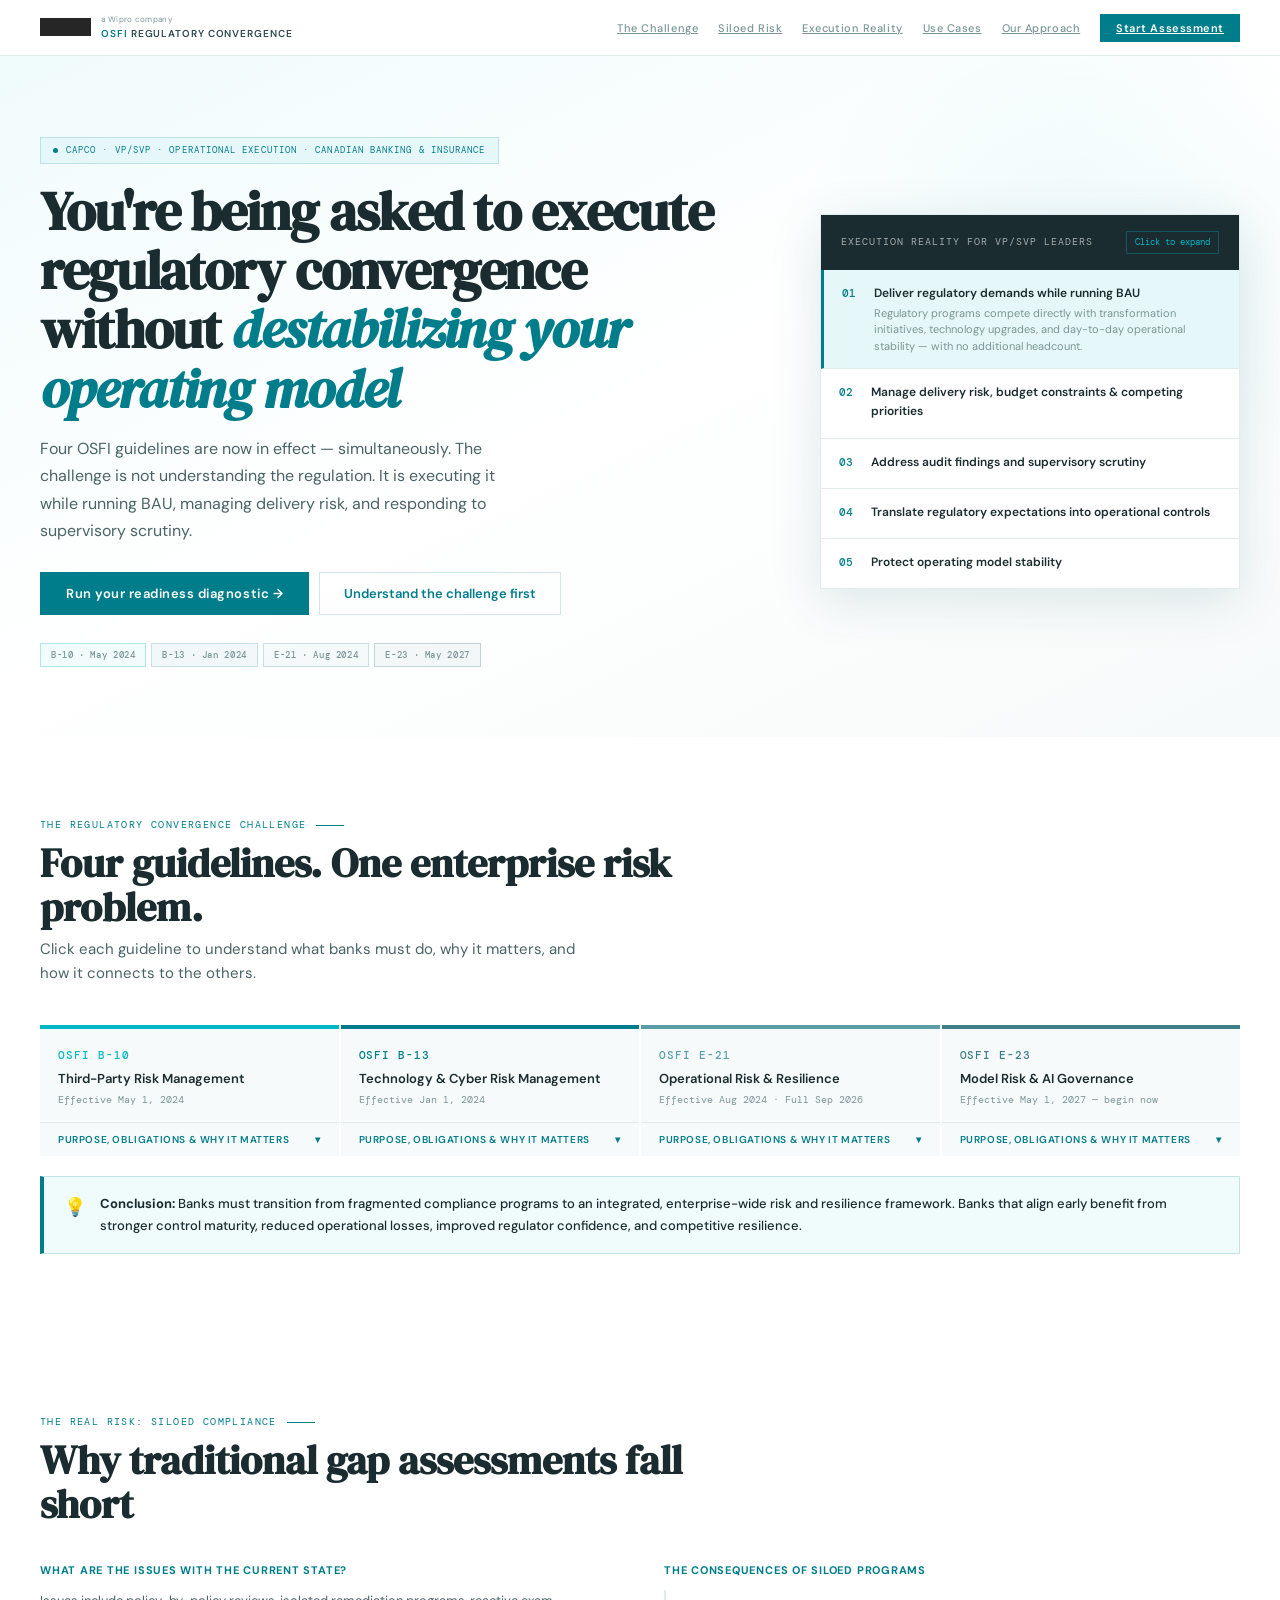
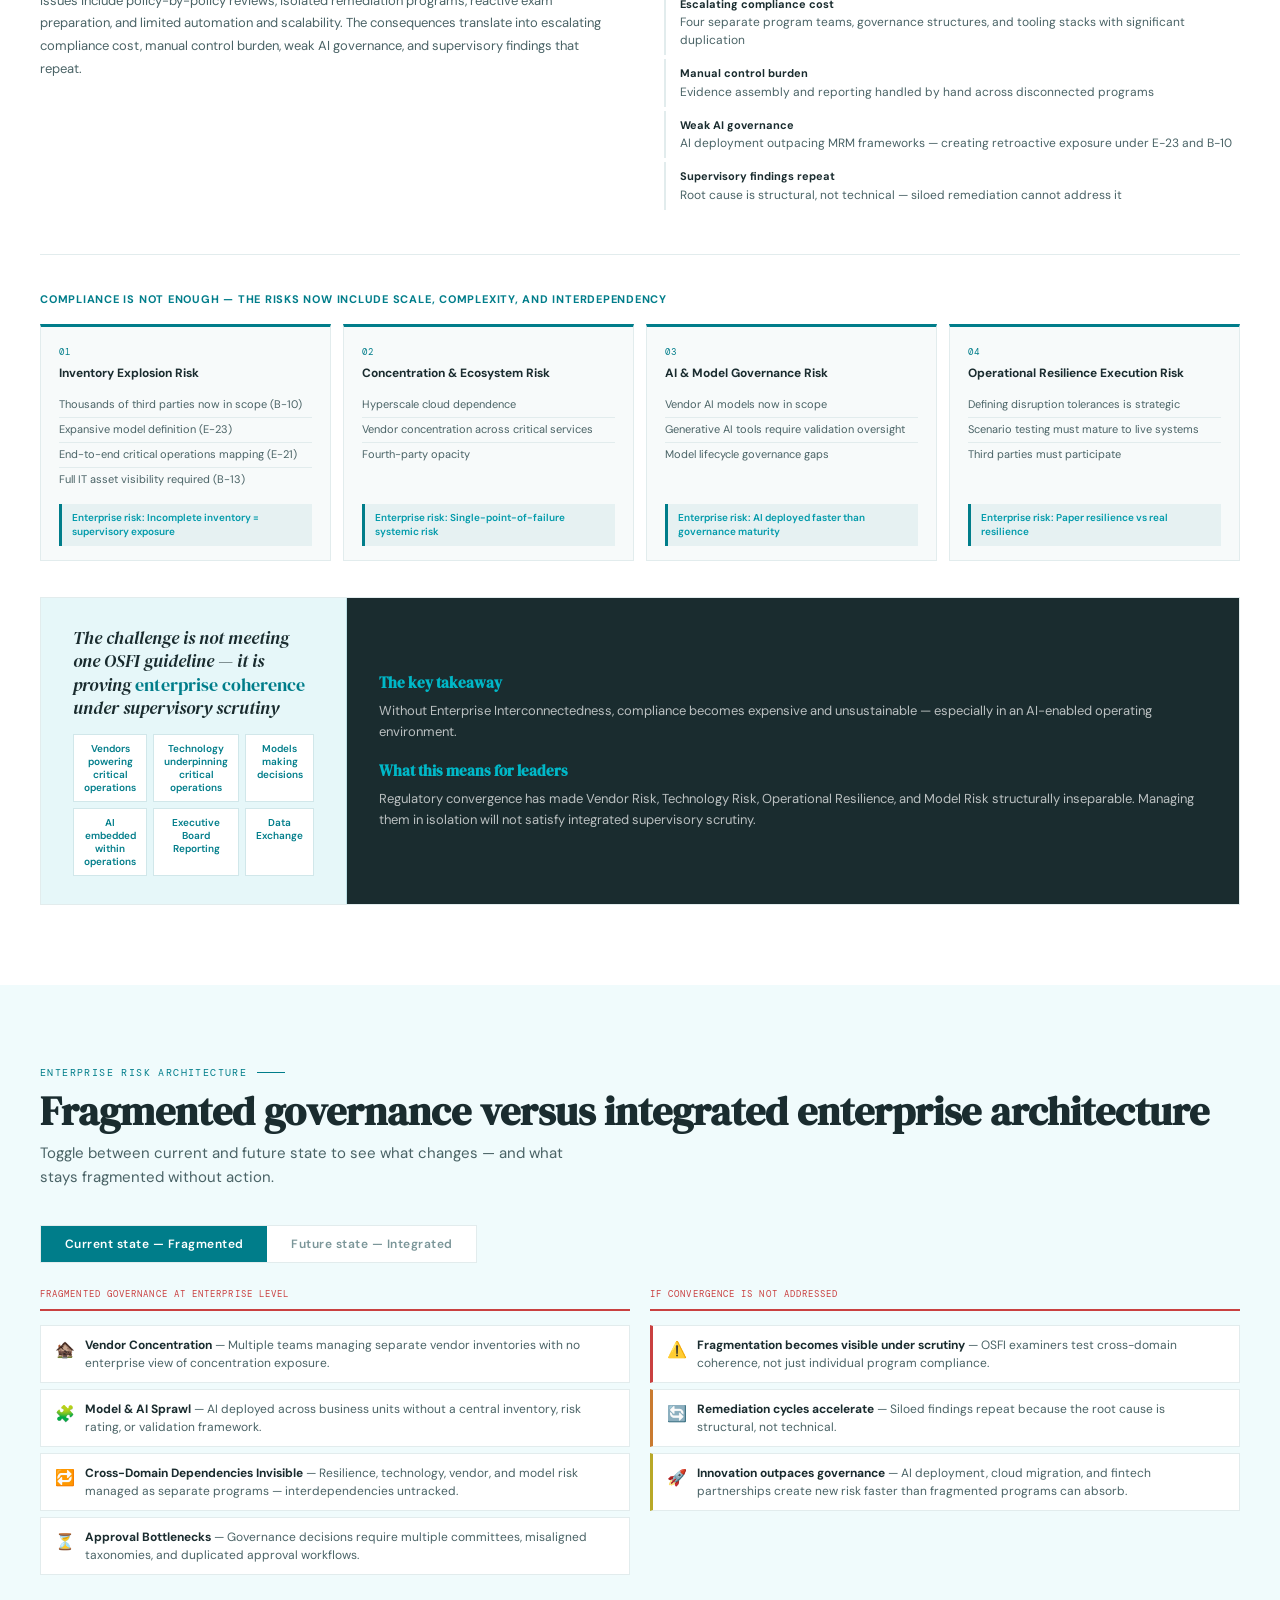
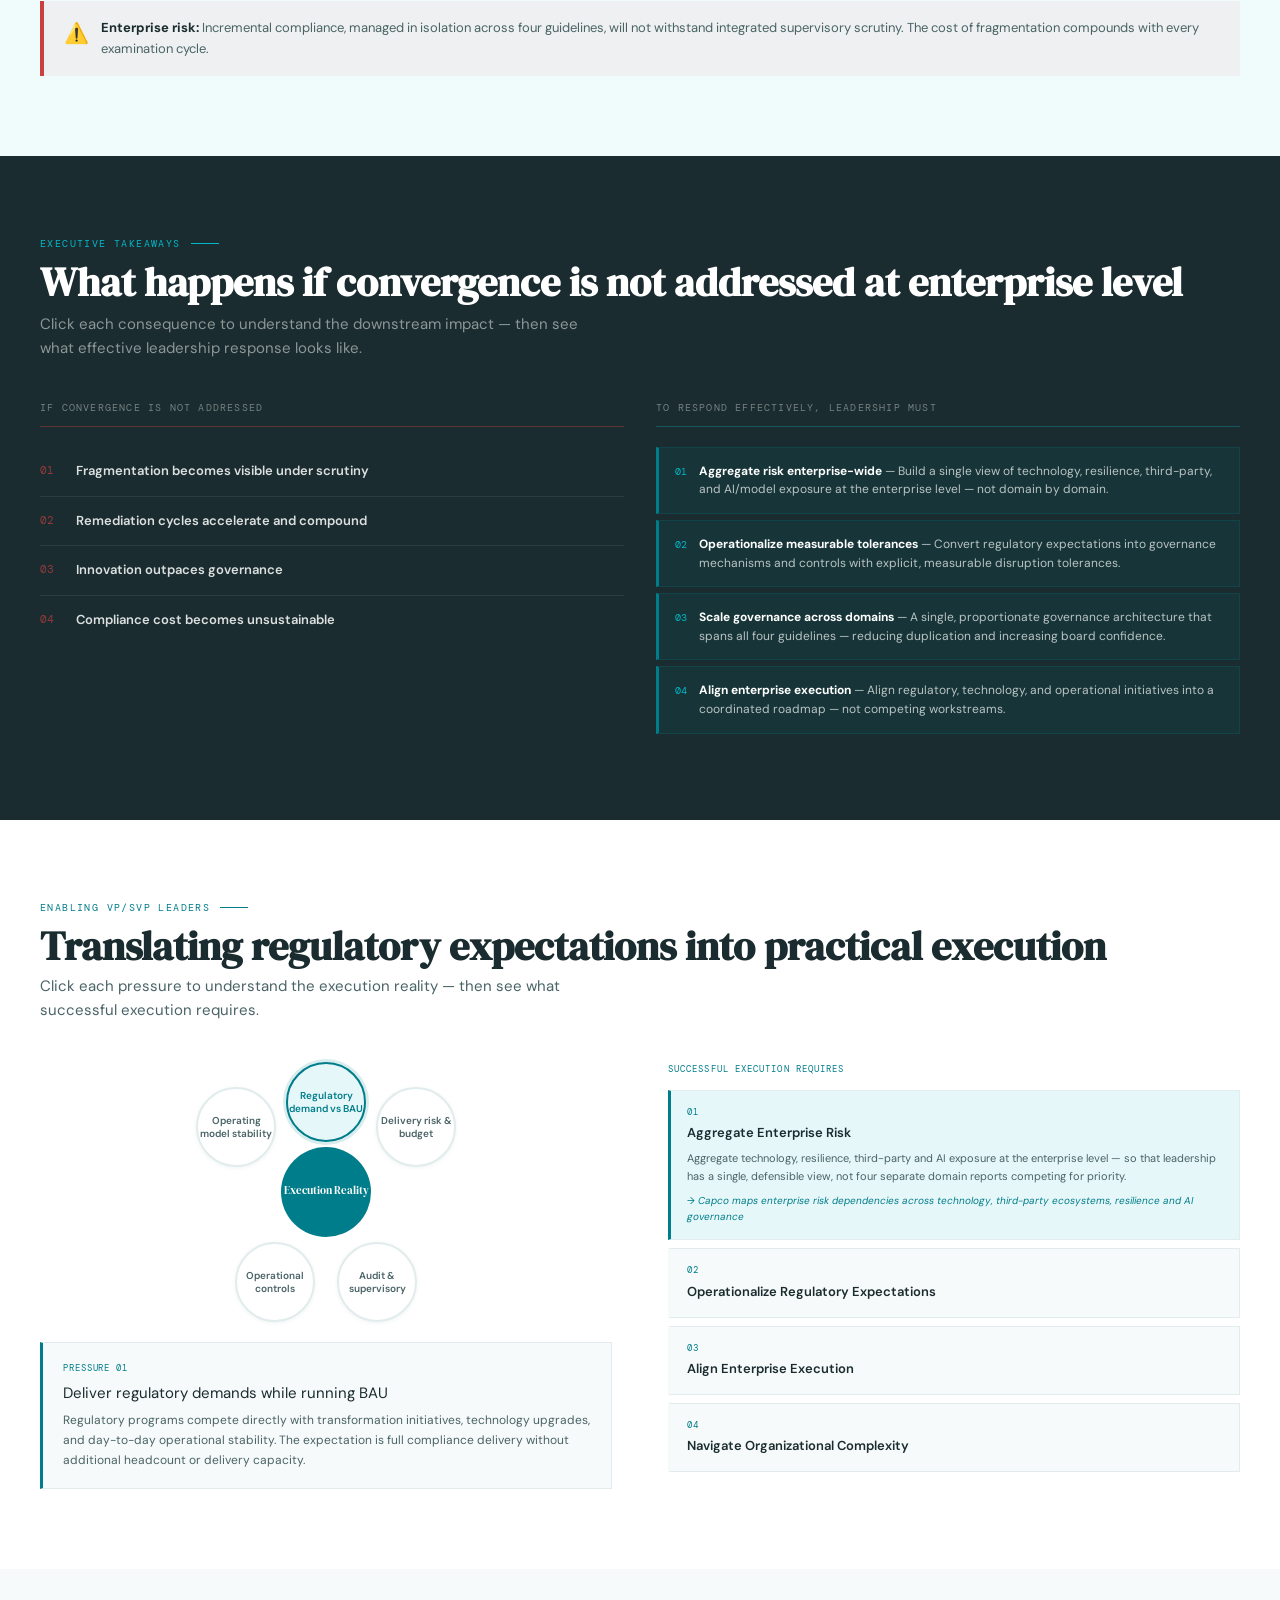
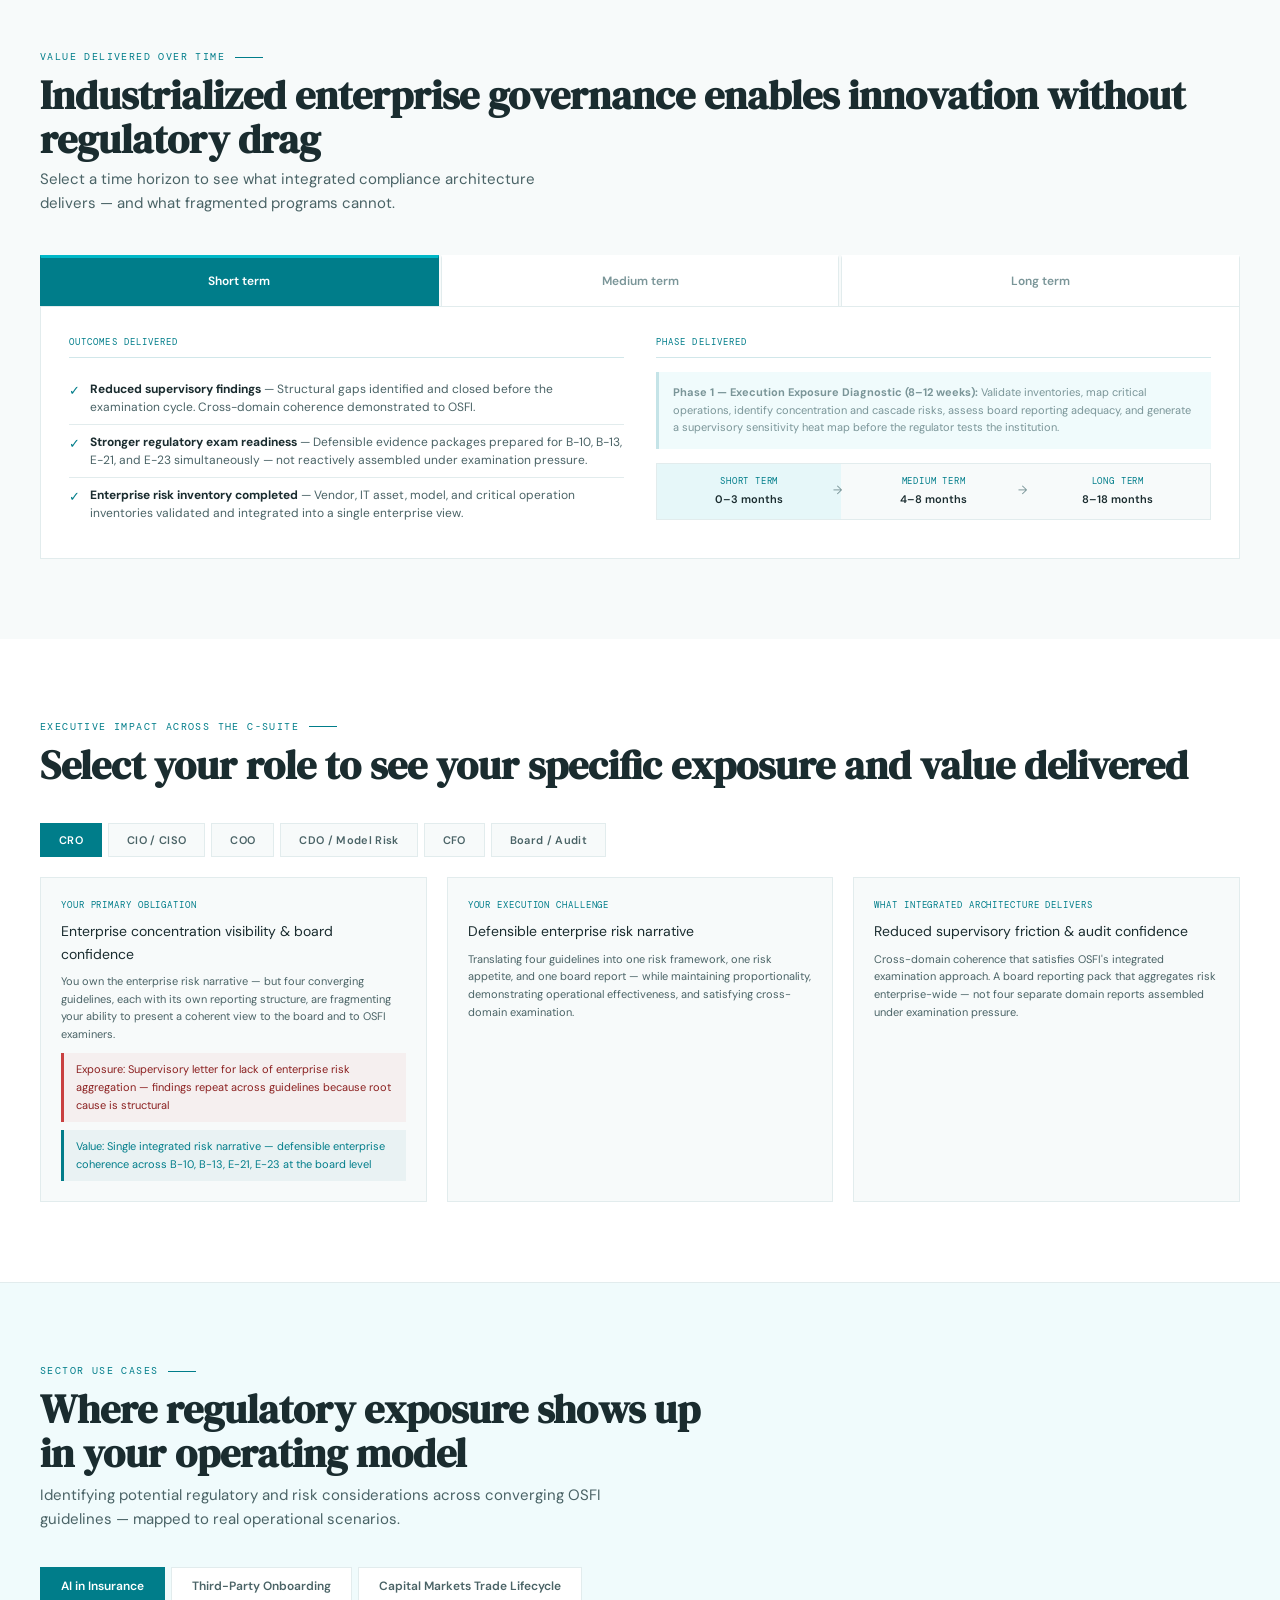
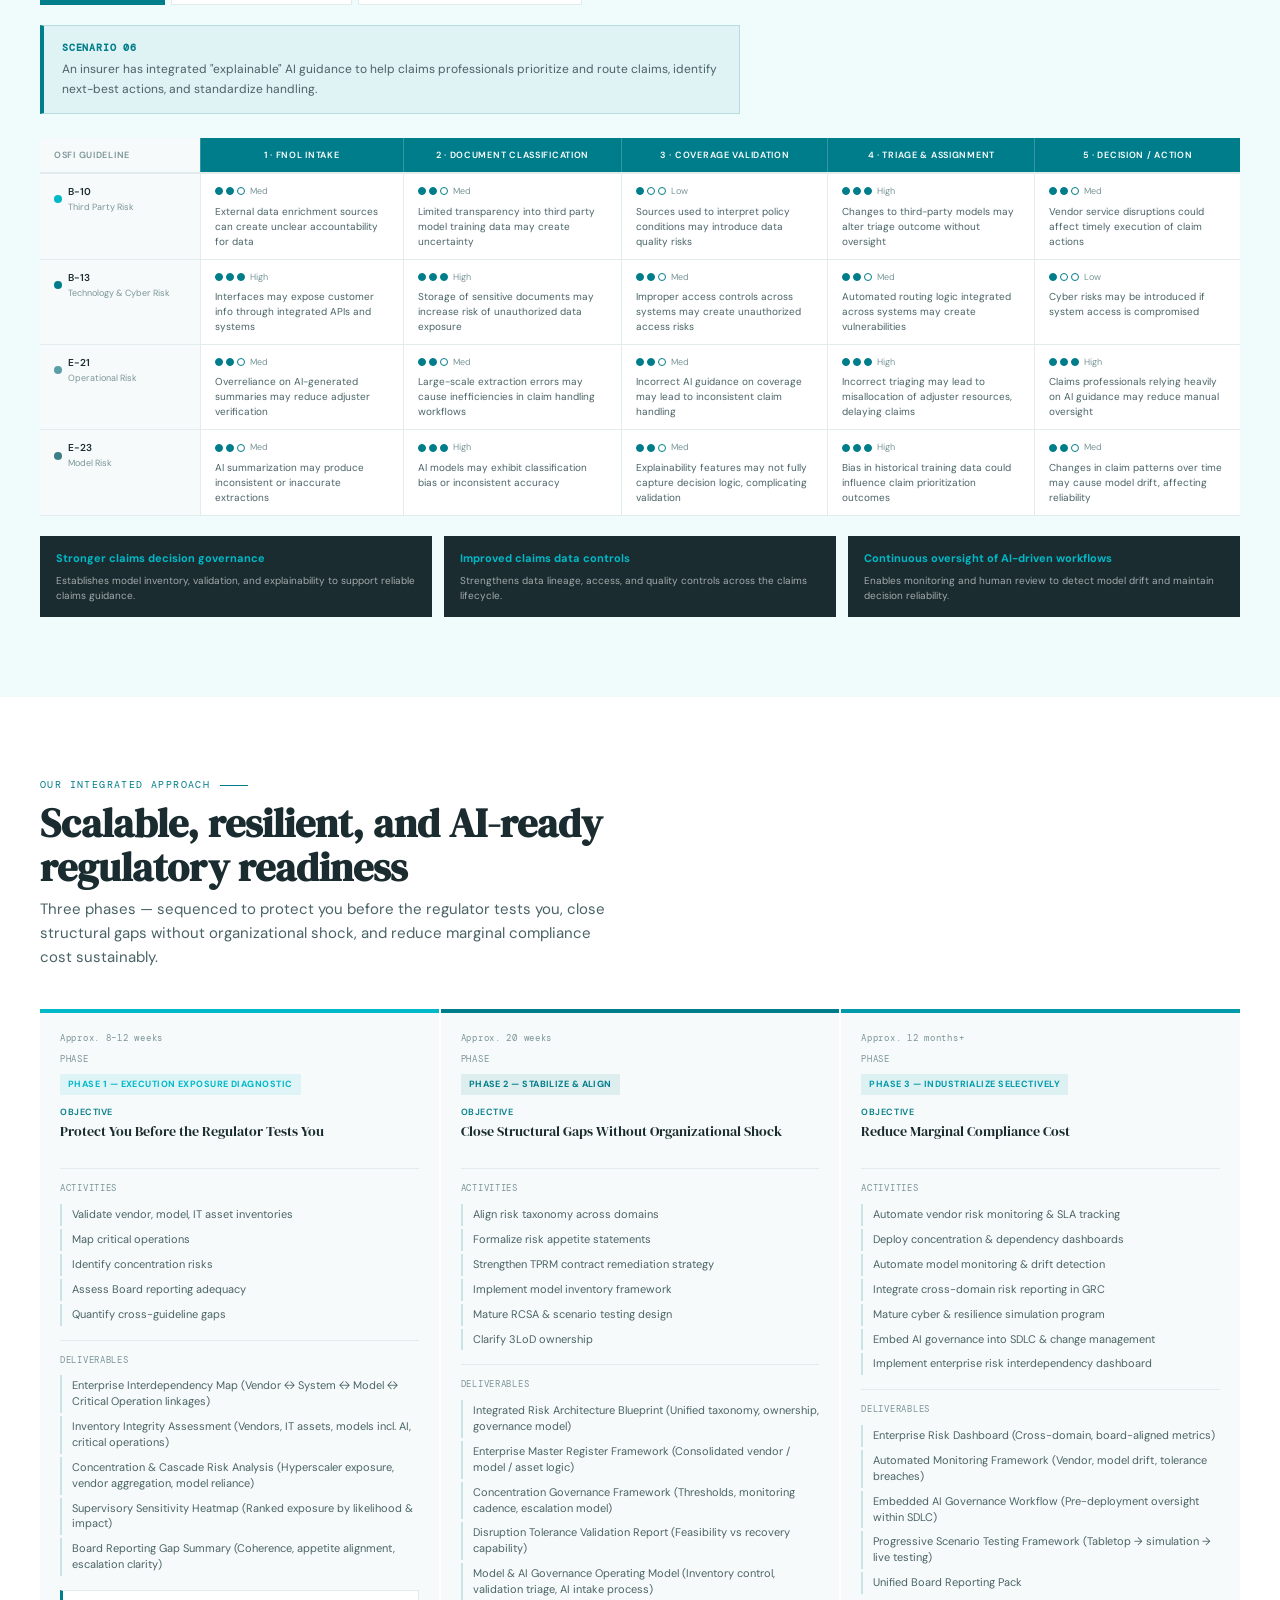
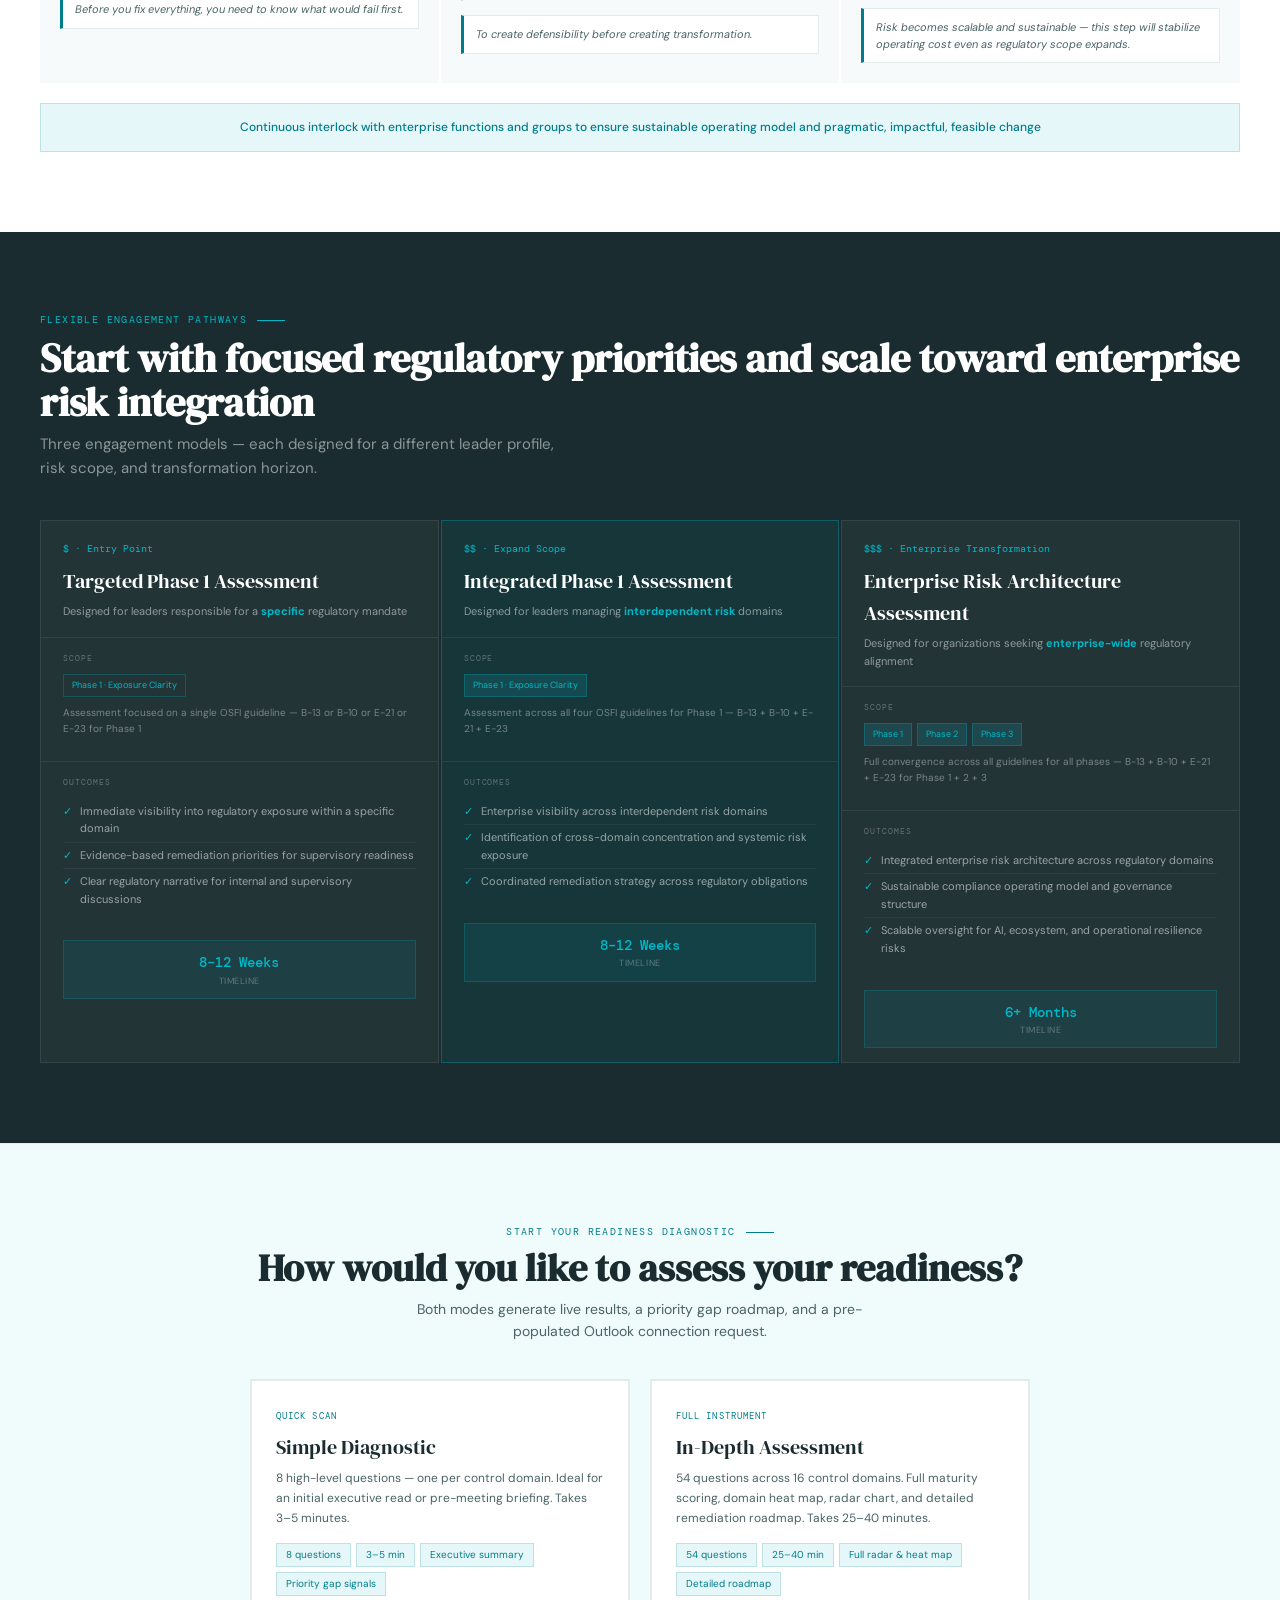
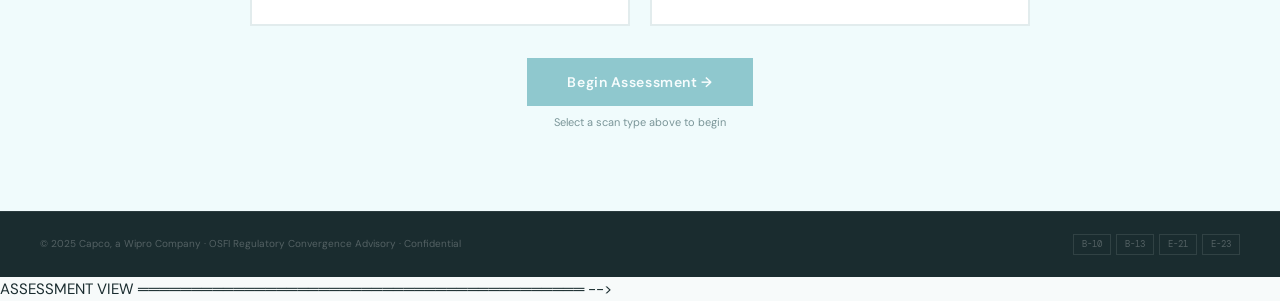
==== index.html @ bcbc1bfe "Second Commit" ====
<!DOCTYPE html>
<html lang="en">
<head>
<meta charset="UTF-8">
<meta name="viewport" content="width=device-width, initial-scale=1.0">
<title>OSFI Convergence Readiness | Integrated Compliance Assessment</title>
<link rel="preconnect" href="https://fonts.googleapis.com">
<link href="https://fonts.googleapis.com/css2?family=DM+Serif+Display:ital@0;1&family=DM+Sans:opsz,wght@9..40,300;9..40,400;9..40,500;9..40,600;9..40,700&family=DM+Mono:wght@400;500&display=swap" rel="stylesheet">
<link rel="stylesheet" href="css/tokens.css">
<link rel="stylesheet" href="css/layout.css">
<link rel="stylesheet" href="css/sections.css">
<link rel="stylesheet" href="css/assessment.css">
</head>
<body>

<!-- ══════════ LANDING ══════════ -->
<div id="viewLanding" class="view active">

<nav class="nav" id="mainNav">
  <div class="nav-inner">
    <div class="nav-brand">
      <img src="[data-uri]" alt="Capco" style="height:18px;display:block;opacity:0.85;">
      <div class="nav-wordmark" style="display:flex;flex-direction:column;gap:1px;"><span style="font-size:8px;color:var(--muted);letter-spacing:.04em;text-transform:none;font-weight:400;">a Wipro company</span><span style="color:var(--ink-mid);"><span style="color:var(--teal)">OSFI</span> Regulatory Convergence</span></div>
    </div>
    <ul class="nav-links">
      <li><a href="#challenge-section">The Challenge</a></li>
      <li><a href="#siloed-section">Siloed Risk</a></li>
      <li><a href="#reality-section">Execution Reality</a></li>
      <li><a href="#usecase-section">Use Cases</a></li>
      <li><a href="#approach-section">Our Approach</a></li>
      <li><a href="#scan-section" class="nav-cta">Start Assessment</a></li>
    </ul>
  </div>
</nav>

<!-- HERO -->
<section class="hero">
  <div class="wrap">
    <div class="hero-layout">
      <div class="reveal">
        <div class="hero-badge"><span class="hero-badge-dot"></span>Capco · VP/SVP · Operational Execution · Canadian Banking &amp; Insurance</div>
        <h1>You're being asked to execute regulatory convergence without <em>destabilizing your operating model</em></h1>
        <p class="hero-sub">Four OSFI guidelines are now in effect — simultaneously. The challenge is not understanding the regulation. It is executing it while running BAU, managing delivery risk, and responding to supervisory scrutiny.</p>
        <div class="hero-actions">
          <button class="btn-primary" onclick="goToSection('scan-section')">Run your readiness diagnostic →</button>
          <button class="btn-ghost" onclick="goToSection('challenge-section')">Understand the challenge first</button>
        </div>
        <div class="hero-pills">
          <div class="g-pill gp-b10">B-10 · May 2024</div>
          <div class="g-pill gp-b13">B-13 · Jan 2024</div>
          <div class="g-pill gp-e21">E-21 · Aug 2024</div>
          <div class="g-pill gp-e23">E-23 · May 2027</div>
        </div>
      </div>
      <!-- Execution pressure card -->
      <div class="hero-card reveal d2">
        <div class="hero-card-header">
          <span class="hero-card-title">Execution reality for VP/SVP leaders</span>
          <span class="hero-card-tag">Click to expand</span>
        </div>
        <div class="hero-pressure active" onclick="togglePressure(this,0)">
          <span class="hp-num">01</span>
          <div class="hp-content">
            <div class="hp-label">Deliver regulatory demands while running BAU</div>
            <div class="hp-desc">Regulatory programs compete directly with transformation initiatives, technology upgrades, and day-to-day operational stability — with no additional headcount.</div>
          </div>
        </div>
        <div class="hero-pressure" onclick="togglePressure(this,1)">
          <span class="hp-num">02</span>
          <div class="hp-content">
            <div class="hp-label">Manage delivery risk, budget constraints & competing priorities</div>
            <div class="hp-desc">Each guideline arrives with its own timeline, scope, and resourcing ask — without a coordinated cross-domain plan, delivery risk accumulates across the portfolio.</div>
          </div>
        </div>
        <div class="hero-pressure" onclick="togglePressure(this,2)">
          <span class="hp-num">03</span>
          <div class="hp-content">
            <div class="hp-label">Address audit findings and supervisory scrutiny</div>
            <div class="hp-desc">Supervisory letters generate remediation obligations that must be addressed in parallel with new guideline compliance — creating compounding delivery pressure.</div>
          </div>
        </div>
        <div class="hero-pressure" onclick="togglePressure(this,3)">
          <span class="hp-num">04</span>
          <div class="hp-content">
            <div class="hp-label">Translate regulatory expectations into operational controls</div>
            <div class="hp-desc">Regulatory language must be converted into measurable controls, governance mechanisms, and operational tolerances — without destabilizing existing frameworks.</div>
          </div>
        </div>
        <div class="hero-pressure" onclick="togglePressure(this,4)">
          <span class="hp-num">05</span>
          <div class="hp-content">
            <div class="hp-label">Protect operating model stability</div>
            <div class="hp-desc"><strong>The core tension:</strong> The challenge is not understanding the regulation — it is executing it without destabilizing your operating model. Incremental compliance, managed in isolation, will not hold under scrutiny.</div>
          </div>
        </div>
      </div>
    </div>
  </div>
</section>

<!-- GUIDELINE CHALLENGE TABLE -->
<section class="table-section" id="challenge-section">
  <div class="wrap">
    <div class="section-eyebrow reveal">The regulatory convergence challenge</div>
    <h2 class="reveal" style="font-size:clamp(26px,4vw,40px);color:var(--ink);max-width:640px;margin-bottom:8px;">Four guidelines. One enterprise risk problem.</h2>
    <p class="reveal" style="max-width:560px;font-size:15px;margin-bottom:0;">Click each guideline to understand what banks must do, why it matters, and how it connects to the others.</p>
    <div class="gl-grid">
      <div class="gl-card reveal d1" style="border-top-color:#00b8c8;" onclick="toggleGL(this,'b10')">
        <div class="gl-card-header">
          <div class="gl-code" style="color:#00b8c8;">OSFI B-10</div>
          <div class="gl-name">Third-Party Risk Management</div>
          <div class="gl-date">Effective May 1, 2024</div>
        </div>
        <button class="gl-toggle"><span>Purpose, obligations &amp; why it matters</span><span class="chev">▾</span></button>
        <div class="gl-body" id="glb-b10">
          <div class="gl-section-label">Purpose</div>
          <p class="gl-purpose">Assessing and managing risks that arise from third parties — outsourcing, cloud providers, data suppliers, and intra-group arrangements.</p>
          <div class="gl-section-label">Banks must</div>
          <ul class="gl-must-list">
            <li>Maintain a comprehensive TPRM framework</li>
            <li>Perform risk-based due diligence on all third parties</li>
            <li>Conduct ongoing monitoring proportionate to criticality</li>
            <li>Establish credible exit plans for critical arrangements</li>
          </ul>
          <div class="gl-section-label">Why it matters</div>
          <div class="gl-why">Outsourced Risk — Loss of direct control, hidden fourth-party risk. Third-party risk is now enterprise concentration risk.</div>
          <div class="gl-section-label">Connects to</div>
          <p style="font-size:11px;color:var(--muted);">B-13 (technology risks from vendors) · E-21 (critical operations dependencies) · E-23 (vendor AI and model risk)</p>
        </div>
      </div>
      <div class="gl-card reveal d2" style="border-top-color:#007d8a;" onclick="toggleGL(this,'b13')">
        <div class="gl-card-header">
          <div class="gl-code" style="color:#007d8a;">OSFI B-13</div>
          <div class="gl-name">Technology &amp; Cyber Risk Management</div>
          <div class="gl-date">Effective Jan 1, 2024</div>
        </div>
        <button class="gl-toggle"><span>Purpose, obligations &amp; why it matters</span><span class="chev">▾</span></button>
        <div class="gl-body" id="glb-b13">
          <div class="gl-section-label">Purpose</div>
          <p class="gl-purpose">Governance and management of cybersecurity and technology risk — from IT asset management through cyber incident response and DR testing.</p>
          <div class="gl-section-label">Banks must</div>
          <ul class="gl-must-list">
            <li>Maintain a technology and cyber risk framework</li>
            <li>Protect systems with effective security controls</li>
            <li>Manage risks across the full technology lifecycle</li>
            <li>Test DR scenarios against severe-but-plausible events</li>
          </ul>
          <div class="gl-section-label">Why it matters</div>
          <div class="gl-why">Increasing external dependency — cloud providers and fintech partnerships create systemic technology fragility.</div>
          <div class="gl-section-label">Connects to</div>
          <p style="font-size:11px;color:var(--muted);">B-10 (technology risks from third parties) · E-21 (technology as critical operation dependency) · E-23 (AI model infrastructure)</p>
        </div>
      </div>
      <div class="gl-card reveal d3" style="border-top-color:#5a9ea8;" onclick="toggleGL(this,'e21')">
        <div class="gl-card-header">
          <div class="gl-code" style="color:#5a9ea8;">OSFI E-21</div>
          <div class="gl-name">Operational Risk &amp; Resilience</div>
          <div class="gl-date">Effective Aug 2024 · Full Sep 2026</div>
        </div>
        <button class="gl-toggle"><span>Purpose, obligations &amp; why it matters</span><span class="chev">▾</span></button>
        <div class="gl-body" id="glb-e21">
          <div class="gl-section-label">Purpose</div>
          <p class="gl-purpose">Managing and building resilience around operational risks — from governance and risk appetite through critical operation testing and business continuity.</p>
          <div class="gl-section-label">Banks must</div>
          <ul class="gl-must-list">
            <li>Maintain an operational risk and resilience framework</li>
            <li>Map and manage risks to critical operations</li>
            <li>Define measurable disruption tolerances</li>
            <li>Ensure tested, demonstrable business continuity</li>
          </ul>
          <div class="gl-section-label">Why it matters</div>
          <div class="gl-why">Disruptions to critical services — cyber-attacks, vendor failures, model errors cascade into enterprise-wide resilience failures.</div>
          <div class="gl-section-label">Connects to</div>
          <p style="font-size:11px;color:var(--muted);">B-10 (third-party dependencies) · B-13 (technology as critical dependency) · E-23 (model-dependent operations)</p>
        </div>
      </div>
      <div class="gl-card reveal d4" style="border-top-color:#3d7f87;" onclick="toggleGL(this,'e23')">
        <div class="gl-card-header">
          <div class="gl-code" style="color:#3d7f87;">OSFI E-23</div>
          <div class="gl-name">Model Risk &amp; AI Governance</div>
          <div class="gl-date">Effective May 1, 2027 — begin now</div>
        </div>
        <button class="gl-toggle"><span>Purpose, obligations &amp; why it matters</span><span class="chev">▾</span></button>
        <div class="gl-body" id="glb-e23">
          <div class="gl-section-label">Purpose</div>
          <p class="gl-purpose">Managing risk arising from the use of risk models and AI/ML systems — covering inventory, validation, lifecycle governance, and third-party AI oversight.</p>
          <div class="gl-section-label">Banks must</div>
          <ul class="gl-must-list">
            <li>Maintain a model risk and AI management framework</li>
            <li>Keep a risk-tiered model inventory including AI</li>
            <li>Govern models across their full lifecycle</li>
            <li>Conduct independent validation proportionate to risk</li>
          </ul>
          <div class="gl-section-label">Why it matters</div>
          <div class="gl-why">Increased complexity — Gen AI, automation, and advanced analytics are outpacing governance maturity at most institutions.</div>
          <div class="gl-section-label">Connects to</div>
          <p style="font-size:11px;color:var(--muted);">B-10 (vendor AI as third-party risk) · B-13 (model infrastructure) · E-21 (model-dependent critical operations)</p>
        </div>
      </div>
    </div>
    <div style="margin-top:20px;padding:16px 20px;background:var(--teal-pale);border:1px solid var(--teal-b);border-left:4px solid var(--teal);display:flex;gap:14px;align-items:flex-start;" class="reveal">
      <div style="font-size:18px;flex-shrink:0;">💡</div>
      <p style="font-size:13px;font-weight:500;color:var(--ink);line-height:1.7;"><strong>Conclusion:</strong> Banks must transition from fragmented compliance programs to an integrated, enterprise-wide risk and resilience framework. Banks that align early benefit from stronger control maturity, reduced operational losses, improved regulator confidence, and competitive resilience.</p>
    </div>
  </div>
</section>

<!-- SILOED COMPLIANCE -->
<section class="siloed-section" id="siloed-section">
  <div class="wrap">
    <div class="section-eyebrow reveal">The real risk: siloed compliance</div>
    <h2 class="reveal" style="font-size:clamp(26px,4vw,40px);color:var(--ink);max-width:680px;margin-bottom:8px;">Why traditional gap assessments fall short</h2>

    <!-- Part 1: Two-col intro -->
    <div class="siloed-intro reveal">
      <div>
        <div class="siloed-problem-label">What are the issues with the current state?</div>
        <p class="siloed-problem-text">Issues include policy-by-policy reviews, isolated remediation programs, reactive exam preparation, and limited automation and scalability. The consequences translate into escalating compliance cost, manual control burden, weak AI governance, and supervisory findings that repeat.</p>
      </div>
      <div>
        <div class="siloed-problem-label">The consequences of siloed programs</div>
        <ul class="siloed-current-issues">
          <li><strong>Escalating compliance cost</strong> Four separate program teams, governance structures, and tooling stacks with significant duplication</li>
          <li><strong>Manual control burden</strong> Evidence assembly and reporting handled by hand across disconnected programs</li>
          <li><strong>Weak AI governance</strong> AI deployment outpacing MRM frameworks — creating retroactive exposure under E-23 and B-10</li>
          <li><strong>Supervisory findings repeat</strong> Root cause is structural, not technical — siloed remediation cannot address it</li>
        </ul>
      </div>
    </div>

    <!-- Part 2: 4-column risk cards -->
    <div class="siloed-risks-label reveal">Compliance is not enough — the risks now include Scale, Complexity, and Interdependency</div>
    <div class="siloed-risk-grid reveal">
      <div class="siloed-risk-card">
        <div class="src-num">01</div>
        <div class="src-title">Inventory Explosion Risk</div>
        <ul class="src-items">
          <li>Thousands of third parties now in scope (B-10)</li>
          <li>Expansive model definition (E-23)</li>
          <li>End-to-end critical operations mapping (E-21)</li>
          <li>Full IT asset visibility required (B-13)</li>
        </ul>
        <div class="src-risk">Enterprise risk: Incomplete inventory = supervisory exposure</div>
      </div>
      <div class="siloed-risk-card">
        <div class="src-num">02</div>
        <div class="src-title">Concentration &amp; Ecosystem Risk</div>
        <ul class="src-items">
          <li>Hyperscale cloud dependence</li>
          <li>Vendor concentration across critical services</li>
          <li>Fourth-party opacity</li>
        </ul>
        <div class="src-risk">Enterprise risk: Single-point-of-failure systemic risk</div>
      </div>
      <div class="siloed-risk-card">
        <div class="src-num">03</div>
        <div class="src-title">AI &amp; Model Governance Risk</div>
        <ul class="src-items">
          <li>Vendor AI models now in scope</li>
          <li>Generative AI tools require validation oversight</li>
          <li>Model lifecycle governance gaps</li>
        </ul>
        <div class="src-risk">Enterprise risk: AI deployed faster than governance maturity</div>
      </div>
      <div class="siloed-risk-card">
        <div class="src-num">04</div>
        <div class="src-title">Operational Resilience Execution Risk</div>
        <ul class="src-items">
          <li>Defining disruption tolerances is strategic</li>
          <li>Scenario testing must mature to live systems</li>
          <li>Third parties must participate</li>
        </ul>
        <div class="src-risk">Enterprise risk: Paper resilience vs real resilience</div>
      </div>
    </div>

    <!-- Part 3: Enterprise coherence strip -->
    <div class="siloed-coherence reveal">
      <div class="siloed-coherence-left">
        <div class="siloed-coherence-claim">The challenge is not meeting one OSFI guideline — it is proving <em>enterprise coherence</em> under supervisory scrutiny</div>
        <div class="siloed-nodes">
          <div class="sic-node">Vendors powering critical operations</div>
          <div class="sic-node">Technology underpinning critical operations</div>
          <div class="sic-node">Models making decisions</div>
          <div class="sic-node">AI embedded within operations</div>
          <div class="sic-node">Executive Board Reporting</div>
          <div class="sic-node">Data Exchange</div>
        </div>
      </div>
      <div class="siloed-coherence-right">
        <div class="siloed-takeaway">
          <strong>The key takeaway</strong>
          Without Enterprise Interconnectedness, compliance becomes expensive and unsustainable — especially in an AI-enabled operating environment.
        </div>
        <div class="siloed-takeaway">
          <strong>What this means for leaders</strong>
          Regulatory convergence has made Vendor Risk, Technology Risk, Operational Resilience, and Model Risk structurally inseparable. Managing them in isolation will not satisfy integrated supervisory scrutiny.
        </div>
      </div>
    </div>

  </div>
</section>


<section class="transform-section" id="transform-section">
  <div class="wrap">
    <div class="section-eyebrow reveal">Enterprise risk architecture</div>
    <h2 class="reveal" style="font-size:clamp(26px,4vw,40px);color:var(--ink);margin-bottom:8px;">Fragmented governance versus integrated enterprise architecture</h2>
    <p class="reveal" style="max-width:560px;font-size:15px;">Toggle between current and future state to see what changes — and what stays fragmented without action.</p>
    <div class="state-toggle reveal">
      <button class="state-btn active" onclick="setState('current',this)">Current state — Fragmented</button>
      <button class="state-btn" onclick="setState('future',this)">Future state — Integrated</button>
    </div>
    <div class="state-content">
      <div class="state-panel active" id="sp-current">
        <div class="state-grid">
          <div>
            <div class="state-col-label" style="border-color:var(--s1);color:var(--s1);">Fragmented governance at enterprise level</div>
            <div class="state-item"><span class="state-item-icon">🏚️</span><div class="state-item-text"><strong>Vendor Concentration</strong> — Multiple teams managing separate vendor inventories with no enterprise view of concentration exposure.</div></div>
            <div class="state-item"><span class="state-item-icon">🧩</span><div class="state-item-text"><strong>Model &amp; AI Sprawl</strong> — AI deployed across business units without a central inventory, risk rating, or validation framework.</div></div>
            <div class="state-item"><span class="state-item-icon">🔁</span><div class="state-item-text"><strong>Cross-Domain Dependencies Invisible</strong> — Resilience, technology, vendor, and model risk managed as separate programs — interdependencies untracked.</div></div>
            <div class="state-item"><span class="state-item-icon">⏳</span><div class="state-item-text"><strong>Approval Bottlenecks</strong> — Governance decisions require multiple committees, misaligned taxonomies, and duplicated approval workflows.</div></div>
          </div>
          <div>
            <div class="state-col-label" style="border-color:var(--s1);color:var(--s1);">If convergence is not addressed</div>
            <div class="state-item" style="border-left:3px solid var(--s1);"><span class="state-item-icon">⚠️</span><div class="state-item-text"><strong>Fragmentation becomes visible under scrutiny</strong> — OSFI examiners test cross-domain coherence, not just individual program compliance.</div></div>
            <div class="state-item" style="border-left:3px solid var(--s2);"><span class="state-item-icon">🔄</span><div class="state-item-text"><strong>Remediation cycles accelerate</strong> — Siloed findings repeat because the root cause is structural, not technical.</div></div>
            <div class="state-item" style="border-left:3px solid var(--s3);"><span class="state-item-icon">🚀</span><div class="state-item-text"><strong>Innovation outpaces governance</strong> — AI deployment, cloud migration, and fintech partnerships create new risk faster than fragmented programs can absorb.</div></div>
          </div>
        </div>
        <div class="state-implication" style="background:rgba(201,64,64,.06);border-color:var(--s1);">
          <span class="si-icon">⚠️</span>
          <p class="si-text"><strong>Enterprise risk:</strong> Incremental compliance, managed in isolation across four guidelines, will not withstand integrated supervisory scrutiny. The cost of fragmentation compounds with every examination cycle.</p>
        </div>
      </div>
      <div class="state-panel" id="sp-future">
        <div class="state-grid">
          <div>
            <div class="state-col-label" style="border-color:var(--s4);color:var(--s4);">Integrated enterprise risk architecture</div>
            <div class="state-item" style="border-left:3px solid var(--teal);"><span class="state-item-icon">🗺️</span><div class="state-item-text"><strong>Cross-Domain Risk Aggregation</strong> — Single enterprise risk view connects vendor, technology, resilience, and model risk into one coherent narrative.</div></div>
            <div class="state-item" style="border-left:3px solid var(--teal);"><span class="state-item-icon">🔗</span><div class="state-item-text"><strong>Unified Dependency Mapping</strong> — Critical operations traced to all dependencies — third parties, systems, models — with cascade risk visible end-to-end.</div></div>
            <div class="state-item" style="border-left:3px solid var(--teal);"><span class="state-item-icon">⚙️</span><div class="state-item-text"><strong>Scalable Governance Model</strong> — Proportionate governance that scales to institutional complexity — not four separate committee structures.</div></div>
            <div class="state-item" style="border-left:3px solid var(--teal);"><span class="state-item-icon">✅</span><div class="state-item-text"><strong>Clear Accountability Model</strong> — Roles, ownership, and escalation paths defined across all four guidelines — defensible at the board level.</div></div>
          </div>
          <div>
            <div class="state-col-label" style="border-color:var(--s4);color:var(--s4);">Enterprise risk architecture enables</div>
            <div class="state-item" style="border-left:3px solid var(--s4);"><span class="state-item-icon">📉</span><div class="state-item-text"><strong>1 — Reduced supervisory friction</strong> — Cross-domain coherence satisfies OSFI's integrated examination approach.</div></div>
            <div class="state-item" style="border-left:3px solid var(--s4);"><span class="state-item-icon">🔧</span><div class="state-item-text"><strong>2 — Lower remediation drag</strong> — Structural fixes address root cause — not symptoms — eliminating repeat findings.</div></div>
            <div class="state-item" style="border-left:3px solid var(--s4);"><span class="state-item-icon">📊</span><div class="state-item-text"><strong>3 — Clear enterprise risk narrative</strong> — Board and leadership receive a unified view — not four disconnected domain reports.</div></div>
            <div class="state-item" style="border-left:3px solid var(--s4);"><span class="state-item-icon">💰</span><div class="state-item-text"><strong>4 — Sustainable compliance economics</strong> — Integrated programs eliminate duplicated remediation and reduce marginal compliance cost.</div></div>
            <div class="state-item" style="border-left:3px solid var(--s4);"><span class="state-item-icon">🤖</span><div class="state-item-text"><strong>5 — Controlled AI &amp; ecosystem expansion</strong> — AI governance embedded within enterprise controls enables compliant innovation at scale.</div></div>
          </div>
        </div>
        <div class="state-implication" style="background:rgba(58,158,104,.06);border-color:var(--s4);">
          <span class="si-icon">✅</span>
          <p class="si-text"><strong>Leadership must:</strong> Aggregate risk enterprise-wide · Operationalize measurable tolerances · Scale governance across domains. The institutions that build integrated architecture now will face less examination friction, lower remediation cost, and stronger supervisory confidence — sustainably.</p>
        </div>
      </div>
    </div>
  </div>
</section>

<!-- EXECUTIVE TAKEAWAYS -->
<section class="takeaway-section">
  <div class="wrap">
    <div class="section-eyebrow reveal">Executive takeaways</div>
    <h2 class="reveal" style="font-size:clamp(26px,4vw,40px);margin-bottom:8px;">What happens if convergence is not addressed at enterprise level</h2>
    <p class="reveal" style="color:rgba(255,255,255,.5);max-width:560px;font-size:15px;">Click each consequence to understand the downstream impact — then see what effective leadership response looks like.</p>
    <div class="takeaway-grid reveal">
      <div>
        <div class="takeaway-col-label" style="border-color:rgba(201,64,64,.4);color:rgba(255,255,255,.4);">If convergence is not addressed</div>
        <ul class="consequence-list">
          <li class="consequence-item" onclick="toggleConsequence(this)">
            <span class="ci-num">01</span>
            <div class="ci-content">
              <div class="ci-title">Fragmentation becomes visible under scrutiny</div>
              <div class="ci-detail">OSFI examiners approach the institution as an integrated enterprise — not four separate programs. When cross-domain coherence is absent, findings multiply and systemic gaps are identified that individual teams cannot see or own.</div>
            </div>
          </li>
          <li class="consequence-item" onclick="toggleConsequence(this)">
            <span class="ci-num">02</span>
            <div class="ci-content">
              <div class="ci-title">Remediation cycles accelerate and compound</div>
              <div class="ci-detail">Siloed findings repeat because the root cause is structural — not technical. Each supervisory cycle generates new obligations on top of unresolved prior findings, creating a compounding remediation burden that consumes delivery capacity.</div>
            </div>
          </li>
          <li class="consequence-item" onclick="toggleConsequence(this)">
            <span class="ci-num">03</span>
            <div class="ci-content">
              <div class="ci-title">Innovation outpaces governance</div>
              <div class="ci-detail">AI deployment, cloud migration, and fintech partnerships continue at pace while fragmented governance programs lag behind. The gap between what the institution is deploying and what it can demonstrate control over widens with every new use case.</div>
            </div>
          </li>
          <li class="consequence-item" onclick="toggleConsequence(this)">
            <span class="ci-num">04</span>
            <div class="ci-content">
              <div class="ci-title">Compliance cost becomes unsustainable</div>
              <div class="ci-detail">Four separate program teams, four sets of governance committees, four reporting frameworks, and four tooling stacks — with significant duplication. As guidelines layer and supervisory expectations increase, the marginal cost of siloed compliance compounds year over year.</div>
            </div>
          </li>
        </ul>
      </div>
      <div>
        <div class="takeaway-col-label" style="border-color:rgba(0,184,200,.3);color:rgba(255,255,255,.4);">To respond effectively, leadership must</div>
        <ul class="action-list">
          <li class="action-item">
            <span class="ai-num">01</span>
            <div class="ai-text"><strong>Aggregate risk enterprise-wide</strong> — Build a single view of technology, resilience, third-party, and AI/model exposure at the enterprise level — not domain by domain.</div>
          </li>
          <li class="action-item">
            <span class="ai-num">02</span>
            <div class="ai-text"><strong>Operationalize measurable tolerances</strong> — Convert regulatory expectations into governance mechanisms and controls with explicit, measurable disruption tolerances.</div>
          </li>
          <li class="action-item">
            <span class="ai-num">03</span>
            <div class="ai-text"><strong>Scale governance across domains</strong> — A single, proportionate governance architecture that spans all four guidelines — reducing duplication and increasing board confidence.</div>
          </li>
          <li class="action-item">
            <span class="ai-num">04</span>
            <div class="ai-text"><strong>Align enterprise execution</strong> — Align regulatory, technology, and operational initiatives into a coordinated roadmap — not competing workstreams.</div>
          </li>
        </ul>
      </div>
    </div>
  </div>
</section>

<!-- EXECUTION REALITY WHEEL -->
<section class="reality-section" id="reality-section">
  <div class="wrap">
    <div class="section-eyebrow reveal">Enabling VP/SVP leaders</div>
    <h2 class="reveal" style="font-size:clamp(26px,4vw,40px);color:var(--ink);margin-bottom:6px;">Translating regulatory expectations into practical execution</h2>
    <p class="reveal" style="max-width:540px;font-size:15px;margin-bottom:0;">Click each pressure to understand the execution reality — then see what successful execution requires.</p>
    <div class="reality-layout">
      <div class="wheel-wrap reveal">
        <div class="wheel">
          <div class="wheel-center"><div class="wheel-center-text">Execution Reality</div></div>
          <div class="wheel-spoke ws1 active" onclick="selectSpoke(0,this)">Regulatory demand vs BAU</div>
          <div class="wheel-spoke ws2" onclick="selectSpoke(1,this)">Delivery risk &amp; budget</div>
          <div class="wheel-spoke ws3" onclick="selectSpoke(2,this)">Audit &amp; supervisory</div>
          <div class="wheel-spoke ws4" onclick="selectSpoke(3,this)">Operational controls</div>
          <div class="wheel-spoke ws5" onclick="selectSpoke(4,this)">Operating model stability</div>
        </div>
        <div class="wheel-detail" id="wheelDetail">
          <div class="wheel-detail-num">PRESSURE 01</div>
          <div class="wheel-detail-title">Deliver regulatory demands while running BAU</div>
          <p class="wheel-detail-body">Regulatory programs compete directly with transformation initiatives, technology upgrades, and day-to-day operational stability. The expectation is full compliance delivery without additional headcount or delivery capacity.</p>
        </div>
      </div>
      <div class="reveal d2">
        <div style="font-family:'DM Mono',monospace;font-size:9px;letter-spacing:.12em;text-transform:uppercase;color:var(--teal);margin-bottom:14px;">Successful execution requires</div>
        <div class="exec-reqs" id="execReqs">
          <div class="exec-req active" onclick="toggleReq(this)">
            <div class="er-num">01</div>
            <div class="er-title">Aggregate Enterprise Risk</div>
            <div class="er-body">Aggregate technology, resilience, third-party and AI exposure at the enterprise level — so that leadership has a single, defensible view, not four separate domain reports competing for priority.</div>
            <div class="er-capco">→ Capco maps enterprise risk dependencies across technology, third-party ecosystems, resilience and AI governance</div>
          </div>
          <div class="exec-req" onclick="toggleReq(this)">
            <div class="er-num">02</div>
            <div class="er-title">Operationalize Regulatory Expectations</div>
            <div class="er-body">Convert regulatory expectations into measurable tolerances and governance mechanisms — enabling operational teams to act on regulatory obligations without rebuilding frameworks from scratch.</div>
            <div class="er-capco">→ Capco defines operational tolerances and scalable governance guardrails</div>
          </div>
          <div class="exec-req" onclick="toggleReq(this)">
            <div class="er-num">03</div>
            <div class="er-title">Align Enterprise Execution</div>
            <div class="er-body">Align regulatory, technology and operational initiatives into a coordinated roadmap — preventing parallel workstreams from creating conflicting controls, duplicated governance structures, and competing delivery priorities.</div>
            <div class="er-capco">→ Capco aligns B-10, B-13, E-21 and E-23 into integrated execution roadmaps</div>
          </div>
          <div class="exec-req" onclick="toggleReq(this)">
            <div class="er-num">04</div>
            <div class="er-title">Navigate Organizational Complexity</div>
            <div class="er-body">Manage cross-domain dependencies, governance approvals, and platform constraints across large, matrixed organizations — without destabilizing operating model stability or introducing new delivery risk.</div>
            <div class="er-capco">→ Capco navigates governance complexity while protecting operating model stability</div>
          </div>
        </div>
      </div>
    </div>
  </div>
</section>

<!-- VALUE OVER TIME -->
<section class="value-section" id="value-section">
  <div class="wrap">
    <div class="section-eyebrow reveal">Value delivered over time</div>
    <h2 class="reveal" style="font-size:clamp(26px,4vw,40px);color:var(--ink);margin-bottom:6px;">Industrialized enterprise governance enables innovation without regulatory drag</h2>
    <p class="reveal" style="max-width:540px;font-size:15px;margin-bottom:0;">Select a time horizon to see what integrated compliance architecture delivers — and what fragmented programs cannot.</p>
    <div class="value-timeline reveal">
      <div class="value-tabs">
        <div class="vt-tab active" onclick="selectValueTab(0,this)">Short term</div>
        <div class="vt-tab" onclick="selectValueTab(1,this)">Medium term</div>
        <div class="vt-tab" onclick="selectValueTab(2,this)">Long term</div>
      </div>
      <div class="value-panel active" id="vp-0">
        <div>
          <div class="vp-col-label">Outcomes delivered</div>
          <div class="vp-item"><span class="vp-check">✓</span><div class="vp-text"><strong>Reduced supervisory findings</strong> — Structural gaps identified and closed before the examination cycle. Cross-domain coherence demonstrated to OSFI.</div></div>
          <div class="vp-item"><span class="vp-check">✓</span><div class="vp-text"><strong>Stronger regulatory exam readiness</strong> — Defensible evidence packages prepared for B-10, B-13, E-21, and E-23 simultaneously — not reactively assembled under examination pressure.</div></div>
          <div class="vp-item"><span class="vp-check">✓</span><div class="vp-text"><strong>Enterprise risk inventory completed</strong> — Vendor, IT asset, model, and critical operation inventories validated and integrated into a single enterprise view.</div></div>
        </div>
        <div>
          <div class="vp-col-label">Phase delivered</div>
          <div class="vp-context"><strong>Phase 1 — Execution Exposure Diagnostic (8–12 weeks):</strong> Validate inventories, map critical operations, identify concentration and cascade risks, assess board reporting adequacy, and generate a supervisory sensitivity heat map before the regulator tests the institution.</div>
          <div class="timeline-bar" style="margin-top:14px;">
            <div class="tl-item active" onclick="selectValueTab(0,this.parentElement.parentElement.parentElement.querySelector('.vt-tab'))"><div class="tl-label">Short term</div><div class="tl-title">0–3 months</div></div>
            <div class="tl-item" onclick="selectValueTab(1,this.parentElement.parentElement.parentElement.querySelector('.vt-tab'))"><div class="tl-label">Medium term</div><div class="tl-title">4–8 months</div></div>
            <div class="tl-item" onclick="selectValueTab(2,this.parentElement.parentElement.parentElement.querySelector('.vt-tab'))"><div class="tl-label">Long term</div><div class="tl-title">8–18 months</div></div>
          </div>
        </div>
      </div>
      <div class="value-panel" id="vp-1">
        <div>
          <div class="vp-col-label">Outcomes delivered</div>
          <div class="vp-item"><span class="vp-check">✓</span><div class="vp-text"><strong>Lower manual compliance burden</strong> — Automated monitoring replaces manual evidence collection. Control attestation is embedded in operating processes, not assembled pre-examination.</div></div>
          <div class="vp-item"><span class="vp-check">✓</span><div class="vp-text"><strong>Clear guardrails for responsible AI deployment</strong> — Model inventory, risk rating, and validation framework operational. AI deployment can proceed within a defensible governance structure.</div></div>
          <div class="vp-item"><span class="vp-check">✓</span><div class="vp-text"><strong>Aligned operational risk appetite</strong> — Risk appetite operationalized with measurable disruption tolerances across all critical operations — moving from theoretical to tested.</div></div>
        </div>
        <div>
          <div class="vp-col-label">Phase delivered</div>
          <div class="vp-context"><strong>Phase 2 — Stabilize &amp; Align (~20 weeks):</strong> Close structural gaps without organizational shock. Align risk taxonomy, formalize appetites, strengthen TPRM contracts, implement model and AI framework, mature scenario testing design toward E-21 live-systems standard.</div>
          <div class="timeline-bar" style="margin-top:14px;">
            <div class="tl-item" onclick="selectValueTab(0,document.querySelectorAll('.vt-tab')[0])"><div class="tl-label">Short term</div><div class="tl-title">0–3 months</div></div>
            <div class="tl-item active"><div class="tl-label">Medium term</div><div class="tl-title">4–8 months</div></div>
            <div class="tl-item" onclick="selectValueTab(2,document.querySelectorAll('.vt-tab')[2])"><div class="tl-label">Long term</div><div class="tl-title">8–18 months</div></div>
          </div>
        </div>
      </div>
      <div class="value-panel" id="vp-2">
        <div>
          <div class="vp-col-label">Outcomes delivered</div>
          <div class="vp-item"><span class="vp-check">✓</span><div class="vp-text"><strong>Reduced systemic risk exposure</strong> — Enterprise risk architecture operating as designed — concentration risk monitored, cascade scenarios tested, resilience demonstrable.</div></div>
          <div class="vp-item"><span class="vp-check">✓</span><div class="vp-text"><strong>Enterprise-wide risk transparency for leadership and the board</strong> — Unified board reporting packs replace four disconnected domain reports. Single risk narrative defensible at the audit committee level.</div></div>
          <div class="vp-item"><span class="vp-check">✓</span><div class="vp-text"><strong>Sustainable compliance economics</strong> — Marginal compliance cost reduced through integration. Innovation can proceed within guardrails — without triggering new remediation cycles.</div></div>
        </div>
        <div>
          <div class="vp-col-label">Phase delivered</div>
          <div class="vp-context"><strong>Phase 3 — Industrialize Selectively (12 months+):</strong> Automate monitoring across key risk metrics, deploy unified board reporting, embed AI governance into SDLC, progress to live-systems scenario testing, and industrialize supervisory evidence generation for each examination cycle.</div>
          <div class="timeline-bar" style="margin-top:14px;">
            <div class="tl-item" onclick="selectValueTab(0,document.querySelectorAll('.vt-tab')[0])"><div class="tl-label">Short term</div><div class="tl-title">0–3 months</div></div>
            <div class="tl-item" onclick="selectValueTab(1,document.querySelectorAll('.vt-tab')[1])"><div class="tl-label">Medium term</div><div class="tl-title">4–8 months</div></div>
            <div class="tl-item active"><div class="tl-label">Long term</div><div class="tl-title">8–18 months</div></div>
          </div>
        </div>
      </div>
    </div>
  </div>
</section>

<!-- ROLE SELECTOR -->
<section class="role-section">
  <div class="wrap">
    <div class="section-eyebrow reveal">Executive impact across the C-suite</div>
    <h2 class="reveal" style="font-size:clamp(26px,4vw,40px);color:var(--ink);margin-bottom:8px;">Select your role to see your specific exposure and value delivered</h2>
    <div class="role-tabs reveal" id="roleTabs">
      <button class="role-tab active" onclick="selectRole('cro',this)">CRO</button>
      <button class="role-tab" onclick="selectRole('cio',this)">CIO / CISO</button>
      <button class="role-tab" onclick="selectRole('coo',this)">COO</button>
      <button class="role-tab" onclick="selectRole('cdo',this)">CDO / Model Risk</button>
      <button class="role-tab" onclick="selectRole('cfo',this)">CFO</button>
      <button class="role-tab" onclick="selectRole('board',this)">Board / Audit</button>
    </div>
    <div class="role-panel active" id="rp-cro">
      <div class="role-card"><div class="role-card-label">Your primary obligation</div><div class="role-card-title">Enterprise concentration visibility &amp; board confidence</div><div class="role-card-body">You own the enterprise risk narrative — but four converging guidelines, each with its own reporting structure, are fragmenting your ability to present a coherent view to the board and to OSFI examiners.</div><div class="role-exposure">Exposure: Supervisory letter for lack of enterprise risk aggregation — findings repeat across guidelines because root cause is structural</div><div class="role-value">Value: Single integrated risk narrative — defensible enterprise coherence across B-10, B-13, E-21, E-23 at the board level</div></div>
      <div class="role-card"><div class="role-card-label">Your execution challenge</div><div class="role-card-title">Defensible enterprise risk narrative</div><div class="role-card-body">Translating four guidelines into one risk framework, one risk appetite, and one board report — while maintaining proportionality, demonstrating operational effectiveness, and satisfying cross-domain examination.</div></div>
      <div class="role-card"><div class="role-card-label">What integrated architecture delivers</div><div class="role-card-title">Reduced supervisory friction &amp; audit confidence</div><div class="role-card-body">Cross-domain coherence that satisfies OSFI's integrated examination approach. A board reporting pack that aggregates risk enterprise-wide — not four separate domain reports assembled under examination pressure.</div></div>
    </div>
    <div class="role-panel" id="rp-cio">
      <div class="role-card"><div class="role-card-label">Your primary obligation</div><div class="role-card-title">Reduced systemic tech exposure &amp; audit friction</div><div class="role-card-body">B-13 technology and cyber obligations connect directly into B-10 vendor risk, E-21 critical operations, and E-23 model infrastructure. Technology fragility is now a cross-domain regulatory exposure — not a standalone IT risk.</div><div class="role-exposure">Exposure: IT asset inventory gaps cascade into DR obligation failures, concentration risk findings, and resilience testing deficiencies simultaneously</div><div class="role-value">Value: Technology fragility mapped to regulatory resilience obligations — reduced audit friction and defensible cyber posture across all four guidelines</div></div>
      <div class="role-card"><div class="role-card-label">Your execution challenge</div><div class="role-card-title">Technology risk as enterprise risk</div><div class="role-card-body">Ensuring that IT asset inventory, cyber controls, SDLC security gates, and DR testing programs satisfy B-13 requirements while feeding into E-21 resilience testing and E-23 model infrastructure governance.</div></div>
      <div class="role-card"><div class="role-card-label">What integrated architecture delivers</div><div class="role-card-title">Cross-domain technology risk visibility</div><div class="role-card-body">A unified view of technology fragility across all dependency chains — vendors, systems, models, and critical operations — with automated monitoring and a defensible supervisory evidence package.</div></div>
    </div>
    <div class="role-panel" id="rp-coo">
      <div class="role-card"><div class="role-card-label">Your primary obligation</div><div class="role-card-title">Tested resilience &amp; tolerance clarity</div><div class="role-card-body">E-21 requires critical operations to have documented, tested disruption tolerances — with third-party participation in scenario testing. Paper resilience no longer satisfies OSFI. Operational continuity must be demonstrable, not assumed.</div><div class="role-exposure">Exposure: Untested disruption tolerances become supervisory findings. BCPs without third-party participation fail E-21's live-systems standard</div><div class="role-value">Value: Real operational continuity — dependencies mapped, tolerances tested, third parties participating in scenario exercises</div></div>
      <div class="role-card"><div class="role-card-label">Your execution challenge</div><div class="role-card-title">From paper resilience to demonstrated continuity</div><div class="role-card-body">Connecting critical operations, their full dependency chains, and disruption tolerance frameworks — then designing and executing scenario tests that include third-party participants and satisfy OSFI's live-systems expectation.</div></div>
      <div class="role-card"><div class="role-card-label">What integrated architecture delivers</div><div class="role-card-title">Defensible operational resilience posture</div><div class="role-card-body">Critical operations mapped end-to-end, disruption tolerances validated through scenario testing, and BCPs that reflect actual dependency structures — producing a resilience posture that is demonstrable, not theoretical.</div></div>
    </div>
    <div class="role-panel" id="rp-cdo">
      <div class="role-card"><div class="role-card-label">Your primary obligation</div><div class="role-card-title">Scalable AI deployment without supervisory escalation</div><div class="role-card-body">E-23 arrives in 2027 — but model and AI governance obligations under B-10 (vendor AI) and E-21 (model-dependent operations) are already in effect. AI deployment is outpacing MRM governance at most institutions.</div><div class="role-exposure">Exposure: AI deployed without inventory, risk rating, or validation framework creates retroactive compliance exposure under E-23 and current B-10 obligations</div><div class="role-value">Value: AI governance embedded within enterprise controls — model inventory, validation, and lifecycle governance operational before the 2027 deadline</div></div>
      <div class="role-card"><div class="role-card-label">Your execution challenge</div><div class="role-card-title">MRM framework before the 2027 deadline</div><div class="role-card-body">Building a comprehensive model inventory, implementing proportionate risk rating, and establishing independent validation capability — while managing AI deployment pipelines that continue to add models to scope.</div></div>
      <div class="role-card"><div class="role-card-label">What integrated architecture delivers</div><div class="role-card-title">Controlled AI and ecosystem expansion</div><div class="role-card-body">A model and AI governance framework that scales with deployment — not one that requires retroactive remediation. Vendor AI managed within B-10 TPRM and E-23 MRM simultaneously, without duplicated oversight structures.</div></div>
    </div>
    <div class="role-panel" id="rp-cfo">
      <div class="role-card"><div class="role-card-label">Your primary obligation</div><div class="role-card-title">Reduced remediation drag &amp; compliance cost volatility</div><div class="role-card-body">Four separate program teams, governance structures, tooling stacks, and reporting frameworks create significant duplication. Supervisory findings that repeat drive compounding remediation cycles that are not fully visible in annual compliance budgets.</div><div class="role-exposure">Exposure: Siloed compliance economics are not sustainable — the marginal cost of each new guideline adds to an already duplicated baseline</div><div class="role-value">Value: Integrated compliance programs reduce duplicated remediation — sustainable compliance economics with a lower marginal cost per new obligation</div></div>
      <div class="role-card"><div class="role-card-label">Your execution challenge</div><div class="role-card-title">Compliance cost transparency and control</div><div class="role-card-body">Mapping the full cost of compliance across four guidelines — including hidden costs of repeat findings, governance duplication, and manual evidence assembly — and making the case for integrated investment over siloed program budgets.</div></div>
      <div class="role-card"><div class="role-card-label">What integrated architecture delivers</div><div class="role-card-title">Sustainable compliance economics</div><div class="role-card-body">Shared governance infrastructure, unified reporting, and automated monitoring reduce the marginal cost of meeting each new regulatory obligation. Integrated programs scale more efficiently than four independently maintained compliance functions.</div></div>
    </div>
    <div class="role-panel" id="rp-board">
      <div class="role-card"><div class="role-card-label">Your primary obligation</div><div class="role-card-title">Enterprise concentration visibility &amp; supervisory confidence</div><div class="role-card-body">The board is responsible for approving risk appetite and receiving enterprise risk reporting across all four guidelines. OSFI now expects board-level evidence of enterprise coherence — not just individual program updates from four separate risk owners.</div><div class="role-exposure">Exposure: Board reporting that does not demonstrate cross-domain risk aggregation exposes the institution to enhanced supervisory scrutiny at the governance level</div><div class="role-value">Value: A supervisory-grade enterprise risk narrative — unified, coherent, and defensible at the audit committee level across B-10, B-13, E-21, and E-23</div></div>
      <div class="role-card"><div class="role-card-label">Your execution challenge</div><div class="role-card-title">Integrated oversight without operational depth</div><div class="role-card-body">Ensuring that board-level risk reporting aggregates the four guidelines into a single narrative — with clear accountability, measurable tolerances, and evidence of enterprise-level coherence — without requiring operational depth across all domains.</div></div>
      <div class="role-card"><div class="role-card-label">What integrated architecture delivers</div><div class="role-card-title">Supervisory-grade board reporting</div><div class="role-card-body">A unified, cross-domain risk and readiness view structured to satisfy OSFI's expectation of enterprise coherence. Board reporting that demonstrates integrated accountability — not four separate program updates assembled before each committee meeting.</div></div>
    </div>
  </div>
</section>

<!-- USE CASES -->
<section class="usecase-section" id="usecase-section">
  <div class="wrap">
    <div class="section-eyebrow reveal">Sector use cases</div>
    <h2 class="reveal" style="font-size:clamp(26px,4vw,40px);color:var(--ink);max-width:680px;margin-bottom:8px;">Where regulatory exposure shows up in your operating model</h2>
    <p class="reveal" style="max-width:580px;font-size:15px;">Identifying potential regulatory and risk considerations across converging OSFI guidelines — mapped to real operational scenarios.</p>
    <div class="uc-tabs reveal">
      <button class="uc-tab active" onclick="selectUC(0,this)">AI in Insurance</button>
      <button class="uc-tab" onclick="selectUC(1,this)">Third-Party Onboarding</button>
      <button class="uc-tab" onclick="selectUC(2,this)">Capital Markets Trade Lifecycle</button>
    </div>

    <!-- AI in Insurance -->
    <div class="uc-panel active" id="ucp-0">
      <div class="uc-scenario"><strong>Scenario 06</strong>An insurer has integrated "explainable" AI guidance to help claims professionals prioritize and route claims, identify next-best actions, and standardize handling.</div>
      <div class="uc-matrix">
        <table class="uc-table">
          <thead>
            <tr>
              <th class="uc-gl-head">OSFI Guideline</th>
              <th class="uc-step-head">1 · FNOL Intake</th>
              <th class="uc-step-head">2 · Document Classification</th>
              <th class="uc-step-head">3 · Coverage Validation</th>
              <th class="uc-step-head">4 · Triage &amp; Assignment</th>
              <th class="uc-step-head">5 · Decision / Action</th>
            </tr>
          </thead>
          <tbody>
            <tr>
              <td class="uc-gl-cell"><div class="uc-gl-badge"><span class="uc-gl-dot" style="background:#00b8c8;"></span><div><div class="uc-gl-name">B-10</div><div class="uc-gl-sub">Third Party Risk</div></div></div></td>
              <td class="uc-risk-cell"><div class="risk-meter"><span class="risk-dot fill"></span><span class="risk-dot fill"></span><span class="risk-dot"></span><span class="risk-label">Med</span></div><div class="uc-risk-text">External data enrichment sources can create unclear accountability for data</div></td>
              <td class="uc-risk-cell"><div class="risk-meter"><span class="risk-dot fill"></span><span class="risk-dot fill"></span><span class="risk-dot"></span><span class="risk-label">Med</span></div><div class="uc-risk-text">Limited transparency into third party model training data may create uncertainty</div></td>
              <td class="uc-risk-cell"><div class="risk-meter"><span class="risk-dot fill"></span><span class="risk-dot"></span><span class="risk-dot"></span><span class="risk-label">Low</span></div><div class="uc-risk-text">Sources used to interpret policy conditions may introduce data quality risks</div></td>
              <td class="uc-risk-cell"><div class="risk-meter"><span class="risk-dot fill"></span><span class="risk-dot fill"></span><span class="risk-dot fill"></span><span class="risk-label">High</span></div><div class="uc-risk-text">Changes to third-party models may alter triage outcome without oversight</div></td>
              <td class="uc-risk-cell"><div class="risk-meter"><span class="risk-dot fill"></span><span class="risk-dot fill"></span><span class="risk-dot"></span><span class="risk-label">Med</span></div><div class="uc-risk-text">Vendor service disruptions could affect timely execution of claim actions</div></td>
            </tr>
            <tr>
              <td class="uc-gl-cell"><div class="uc-gl-badge"><span class="uc-gl-dot" style="background:#007d8a;"></span><div><div class="uc-gl-name">B-13</div><div class="uc-gl-sub">Technology &amp; Cyber Risk</div></div></div></td>
              <td class="uc-risk-cell"><div class="risk-meter"><span class="risk-dot fill"></span><span class="risk-dot fill"></span><span class="risk-dot fill"></span><span class="risk-label">High</span></div><div class="uc-risk-text">Interfaces may expose customer info through integrated APIs and systems</div></td>
              <td class="uc-risk-cell"><div class="risk-meter"><span class="risk-dot fill"></span><span class="risk-dot fill"></span><span class="risk-dot fill"></span><span class="risk-label">High</span></div><div class="uc-risk-text">Storage of sensitive documents may increase risk of unauthorized data exposure</div></td>
              <td class="uc-risk-cell"><div class="risk-meter"><span class="risk-dot fill"></span><span class="risk-dot fill"></span><span class="risk-dot"></span><span class="risk-label">Med</span></div><div class="uc-risk-text">Improper access controls across systems may create unauthorized access risks</div></td>
              <td class="uc-risk-cell"><div class="risk-meter"><span class="risk-dot fill"></span><span class="risk-dot fill"></span><span class="risk-dot"></span><span class="risk-label">Med</span></div><div class="uc-risk-text">Automated routing logic integrated across systems may create vulnerabilities</div></td>
              <td class="uc-risk-cell"><div class="risk-meter"><span class="risk-dot fill"></span><span class="risk-dot"></span><span class="risk-dot"></span><span class="risk-label">Low</span></div><div class="uc-risk-text">Cyber risks may be introduced if system access is compromised</div></td>
            </tr>
            <tr>
              <td class="uc-gl-cell"><div class="uc-gl-badge"><span class="uc-gl-dot" style="background:#5a9ea8;"></span><div><div class="uc-gl-name">E-21</div><div class="uc-gl-sub">Operational Risk</div></div></div></td>
              <td class="uc-risk-cell"><div class="risk-meter"><span class="risk-dot fill"></span><span class="risk-dot fill"></span><span class="risk-dot"></span><span class="risk-label">Med</span></div><div class="uc-risk-text">Overreliance on AI-generated summaries may reduce adjuster verification</div></td>
              <td class="uc-risk-cell"><div class="risk-meter"><span class="risk-dot fill"></span><span class="risk-dot fill"></span><span class="risk-dot"></span><span class="risk-label">Med</span></div><div class="uc-risk-text">Large-scale extraction errors may cause inefficiencies in claim handling workflows</div></td>
              <td class="uc-risk-cell"><div class="risk-meter"><span class="risk-dot fill"></span><span class="risk-dot fill"></span><span class="risk-dot"></span><span class="risk-label">Med</span></div><div class="uc-risk-text">Incorrect AI guidance on coverage may lead to inconsistent claim handling</div></td>
              <td class="uc-risk-cell"><div class="risk-meter"><span class="risk-dot fill"></span><span class="risk-dot fill"></span><span class="risk-dot fill"></span><span class="risk-label">High</span></div><div class="uc-risk-text">Incorrect triaging may lead to misallocation of adjuster resources, delaying claims</div></td>
              <td class="uc-risk-cell"><div class="risk-meter"><span class="risk-dot fill"></span><span class="risk-dot fill"></span><span class="risk-dot fill"></span><span class="risk-label">High</span></div><div class="uc-risk-text">Claims professionals relying heavily on AI guidance may reduce manual oversight</div></td>
            </tr>
            <tr>
              <td class="uc-gl-cell"><div class="uc-gl-badge"><span class="uc-gl-dot" style="background:#3d7f87;"></span><div><div class="uc-gl-name">E-23</div><div class="uc-gl-sub">Model Risk</div></div></div></td>
              <td class="uc-risk-cell"><div class="risk-meter"><span class="risk-dot fill"></span><span class="risk-dot fill"></span><span class="risk-dot"></span><span class="risk-label">Med</span></div><div class="uc-risk-text">AI summarization may produce inconsistent or inaccurate extractions</div></td>
              <td class="uc-risk-cell"><div class="risk-meter"><span class="risk-dot fill"></span><span class="risk-dot fill"></span><span class="risk-dot fill"></span><span class="risk-label">High</span></div><div class="uc-risk-text">AI models may exhibit classification bias or inconsistent accuracy</div></td>
              <td class="uc-risk-cell"><div class="risk-meter"><span class="risk-dot fill"></span><span class="risk-dot fill"></span><span class="risk-dot"></span><span class="risk-label">Med</span></div><div class="uc-risk-text">Explainability features may not fully capture decision logic, complicating validation</div></td>
              <td class="uc-risk-cell"><div class="risk-meter"><span class="risk-dot fill"></span><span class="risk-dot fill"></span><span class="risk-dot fill"></span><span class="risk-label">High</span></div><div class="uc-risk-text">Bias in historical training data could influence claim prioritization outcomes</div></td>
              <td class="uc-risk-cell"><div class="risk-meter"><span class="risk-dot fill"></span><span class="risk-dot fill"></span><span class="risk-dot"></span><span class="risk-label">Med</span></div><div class="uc-risk-text">Changes in claim patterns over time may cause model drift, affecting reliability</div></td>
            </tr>
          </tbody>
        </table>
      </div>
      <div class="uc-outcomes">
        <div class="uc-outcome"><div class="uc-outcome-title">Stronger claims decision governance</div><div class="uc-outcome-text">Establishes model inventory, validation, and explainability to support reliable claims guidance.</div></div>
        <div class="uc-outcome"><div class="uc-outcome-title">Improved claims data controls</div><div class="uc-outcome-text">Strengthens data lineage, access, and quality controls across the claims lifecycle.</div></div>
        <div class="uc-outcome"><div class="uc-outcome-title">Continuous oversight of AI-driven workflows</div><div class="uc-outcome-text">Enables monitoring and human review to detect model drift and maintain decision reliability.</div></div>
      </div>
    </div>

    <!-- Third Party Onboarding -->
    <div class="uc-panel" id="ucp-1">
      <div class="uc-scenario"><strong>Scenario 07</strong>A bank outsources its customer contact centre to a third-party service provider — which relies on a fourth-party cloud-based CRM platform to store call recordings and customer data, and a fifth-party offshore IT support vendor to administer the system.</div>
      <div class="uc-matrix">
        <table class="uc-table">
          <thead>
            <tr>
              <th class="uc-gl-head">OSFI Guideline</th>
              <th class="uc-step-head">1 · Vendor ID</th>
              <th class="uc-step-head">2 · Risk Tiering</th>
              <th class="uc-step-head">3 · Critical Vendor ID</th>
              <th class="uc-step-head">4 · Continuous Re-Assessment</th>
              <th class="uc-step-head">5 · Metrics</th>
            </tr>
          </thead>
          <tbody>
            <tr>
              <td class="uc-gl-cell"><div class="uc-gl-badge"><span class="uc-gl-dot" style="background:#00b8c8;"></span><div><div class="uc-gl-name">B-10</div><div class="uc-gl-sub">Third Party Risk</div></div></div></td>
              <td class="uc-risk-cell"><div class="risk-meter"><span class="risk-dot fill"></span><span class="risk-dot fill"></span><span class="risk-dot fill"></span><span class="risk-label">High</span></div><div class="uc-risk-text">Scope expansion beyond outsourcing to any third party that could pose risk</div></td>
              <td class="uc-risk-cell"><div class="risk-meter"><span class="risk-dot fill"></span><span class="risk-dot fill"></span><span class="risk-dot fill"></span><span class="risk-label">High</span></div><div class="uc-risk-text">Inadequate risk tiering underestimates contact centre and downstream provider risk</div></td>
              <td class="uc-risk-cell"><div class="risk-meter"><span class="risk-dot fill"></span><span class="risk-dot fill"></span><span class="risk-dot fill"></span><span class="risk-label">High</span></div><div class="uc-risk-text">Limited visibility into subcontractors within vendor supply chains</div></td>
              <td class="uc-risk-cell"><div class="risk-meter"><span class="risk-dot fill"></span><span class="risk-dot fill"></span><span class="risk-dot fill"></span><span class="risk-label">High</span></div><div class="uc-risk-text">Continuous risk re-assessments required, and dynamic tiering, not one-time</div></td>
              <td class="uc-risk-cell"><div class="risk-meter"><span class="risk-dot fill"></span><span class="risk-dot fill"></span><span class="risk-dot"></span><span class="risk-label">Med</span></div><div class="uc-risk-text">Insufficient metrics on vendor performance, subcontractor risk, and compliance</div></td>
            </tr>
            <tr>
              <td class="uc-gl-cell"><div class="uc-gl-badge"><span class="uc-gl-dot" style="background:#007d8a;"></span><div><div class="uc-gl-name">B-13</div><div class="uc-gl-sub">Technology &amp; Cyber Risk</div></div></div></td>
              <td class="uc-risk-cell"><div class="risk-meter"><span class="risk-dot fill"></span><span class="risk-dot fill"></span><span class="risk-dot fill"></span><span class="risk-label">High</span></div><div class="uc-risk-text">Lack of visibility into cloud infrastructure, creating unknown cyber exposure</div></td>
              <td class="uc-risk-cell"><div class="risk-meter"><span class="risk-dot fill"></span><span class="risk-dot fill"></span><span class="risk-dot fill"></span><span class="risk-label">High</span></div><div class="uc-risk-text">Required need to evaluate technology and cyber exposure</div></td>
              <td class="uc-risk-cell"><div class="risk-meter"><span class="risk-dot fill"></span><span class="risk-dot fill"></span><span class="risk-dot fill"></span><span class="risk-label">High</span></div><div class="uc-risk-text">External IT administrator with privileged access not identified as a critical cyber dependency</div></td>
              <td class="uc-risk-cell"><div class="risk-meter"><span class="risk-dot fill"></span><span class="risk-dot fill"></span><span class="risk-dot fill"></span><span class="risk-label">High</span></div><div class="uc-risk-text">Failure to track cybersecurity posture changes or breaches at the CRM cloud provider</div></td>
              <td class="uc-risk-cell"><div class="risk-meter"><span class="risk-dot fill"></span><span class="risk-dot fill"></span><span class="risk-dot fill"></span><span class="risk-label">High</span></div><div class="uc-risk-text">Absence of cybersecurity metrics for incidents, remediation, and privileged access</div></td>
            </tr>
            <tr>
              <td class="uc-gl-cell"><div class="uc-gl-badge"><span class="uc-gl-dot" style="background:#5a9ea8;"></span><div><div class="uc-gl-name">E-21</div><div class="uc-gl-sub">Operational Risk</div></div></div></td>
              <td class="uc-risk-cell"><div class="risk-meter"><span class="risk-dot fill"></span><span class="risk-dot fill"></span><span class="risk-dot"></span><span class="risk-label">Med</span></div><div class="uc-risk-text">Incomplete mapping of services to external providers, impairing operational risk management</div></td>
              <td class="uc-risk-cell"><div class="risk-meter"><span class="risk-dot fill"></span><span class="risk-dot fill"></span><span class="risk-dot fill"></span><span class="risk-label">High</span></div><div class="uc-risk-text">Operational resilience requires identifying third parties supporting critical services</div></td>
              <td class="uc-risk-cell"><div class="risk-meter"><span class="risk-dot fill"></span><span class="risk-dot fill"></span><span class="risk-dot fill"></span><span class="risk-label">High</span></div><div class="uc-risk-text">Unidentified critical vendors may threaten continuity of key business services</div></td>
              <td class="uc-risk-cell"><div class="risk-meter"><span class="risk-dot fill"></span><span class="risk-dot fill"></span><span class="risk-dot fill"></span><span class="risk-label">High</span></div><div class="uc-risk-text">Vendor incidents or outages not incorporated into ongoing risk assessments</div></td>
              <td class="uc-risk-cell"><div class="risk-meter"><span class="risk-dot fill"></span><span class="risk-dot fill"></span><span class="risk-dot fill"></span><span class="risk-label">High</span></div><div class="uc-risk-text">Limited visibility into ecosystem scale, systemic, resilience, privacy, and attack surface risks</div></td>
            </tr>
            <tr>
              <td class="uc-gl-cell"><div class="uc-gl-badge"><span class="uc-gl-dot" style="background:#3d7f87;"></span><div><div class="uc-gl-name">E-23</div><div class="uc-gl-sub">Model Risk</div></div></div></td>
              <td class="uc-risk-cell"><div class="risk-meter"><span class="risk-dot fill"></span><span class="risk-dot"></span><span class="risk-dot"></span><span class="risk-label">Low</span></div><div class="uc-risk-text">Vendor-provided analytics or AI models not identified, leaving model risk unmanaged</div></td>
              <td class="uc-risk-cell"><div class="risk-meter"><span class="risk-dot fill"></span><span class="risk-dot fill"></span><span class="risk-dot"></span><span class="risk-label">Med</span></div><div class="uc-risk-text">Vendor models misclassified, reducing validation and oversight</div></td>
              <td class="uc-risk-cell"><div class="risk-meter"><span class="risk-dot fill"></span><span class="risk-dot fill"></span><span class="risk-dot"></span><span class="risk-label">Med</span></div><div class="uc-risk-text">Failure to identify vendors developing or operating models supporting the service</div></td>
              <td class="uc-risk-cell"><div class="risk-meter"><span class="risk-dot fill"></span><span class="risk-dot fill"></span><span class="risk-dot"></span><span class="risk-label">Med</span></div><div class="uc-risk-text">Changes to vendor analytics models not monitored, leading to model drift</div></td>
              <td class="uc-risk-cell"><div class="risk-meter"><span class="risk-dot fill"></span><span class="risk-dot fill"></span><span class="risk-dot"></span><span class="risk-label">Med</span></div><div class="uc-risk-text">Unmonitored vendor analytics model performance in customer interactions</div></td>
            </tr>
          </tbody>
        </table>
      </div>
      <div class="uc-outcomes">
        <div class="uc-outcome"><div class="uc-outcome-title">End-to-end vendor visibility</div><div class="uc-outcome-text">Established inventory and risk classification of third, fourth, and fifth-party providers, enabling clear accountability and stronger oversight.</div></div>
        <div class="uc-outcome"><div class="uc-outcome-title">Strengthened risk governance</div><div class="uc-outcome-text">Implemented structured controls, risk thresholds, and reporting to better manage operational, cyber, and third-party risks.</div></div>
        <div class="uc-outcome"><div class="uc-outcome-title">Continuous Monitoring</div><div class="uc-outcome-text">Automated monitoring and metrics to support ongoing risk oversight and regulatory compliance.</div></div>
      </div>
    </div>

    <!-- Capital Markets Trade Lifecycle -->
    <div class="uc-panel" id="ucp-2">
      <div class="uc-scenario"><strong>Scenario 08</strong>Examining the impact of the 4 OSFI guidelines against the trade lifecycle to demonstrate where potential risk exposure may exist.</div>
      <div class="uc-matrix">
        <table class="uc-table">
          <thead>
            <tr>
              <th class="uc-gl-head">OSFI Guideline</th>
              <th class="uc-step-head">1 · Trade Capture</th>
              <th class="uc-step-head">2 · Enrichment &amp; Validation</th>
              <th class="uc-step-head">3 · Confirmation &amp; Affirmation</th>
              <th class="uc-step-head">4 · Clearing &amp; Settlement</th>
              <th class="uc-step-head">5 · Reconciliation</th>
            </tr>
          </thead>
          <tbody>
            <tr>
              <td class="uc-gl-cell"><div class="uc-gl-badge"><span class="uc-gl-dot" style="background:#00b8c8;"></span><div><div class="uc-gl-name">B-10</div><div class="uc-gl-sub">Third Party Risk</div></div></div></td>
              <td class="uc-risk-cell"><div class="risk-meter"><span class="risk-dot fill"></span><span class="risk-dot fill"></span><span class="risk-dot"></span><span class="risk-label">Med</span></div><div class="uc-risk-text">External platforms introduce third-party dependencies not fully governed</div></td>
              <td class="uc-risk-cell"><div class="risk-meter"><span class="risk-dot fill"></span><span class="risk-dot fill"></span><span class="risk-dot fill"></span><span class="risk-label">High</span></div><div class="uc-risk-text">Dependence on external data vendors introduces risk if data quality deteriorates</div></td>
              <td class="uc-risk-cell"><div class="risk-meter"><span class="risk-dot fill"></span><span class="risk-dot fill"></span><span class="risk-dot fill"></span><span class="risk-label">High</span></div><div class="uc-risk-text">Controls required for vendor risk, performance monitoring, and fallback procedures</div></td>
              <td class="uc-risk-cell"><div class="risk-meter"><span class="risk-dot fill"></span><span class="risk-dot fill"></span><span class="risk-dot fill"></span><span class="risk-label">High</span></div><div class="uc-risk-text">Controls required for clearing agent risk, concentration risk, and contingency arrangements</div></td>
              <td class="uc-risk-cell"><div class="risk-meter"><span class="risk-dot fill"></span><span class="risk-dot fill"></span><span class="risk-dot"></span><span class="risk-label">Med</span></div><div class="uc-risk-text">Reconciliation delays or discrepancies from reliance on third-party providers</div></td>
            </tr>
            <tr>
              <td class="uc-gl-cell"><div class="uc-gl-badge"><span class="uc-gl-dot" style="background:#007d8a;"></span><div><div class="uc-gl-name">B-13</div><div class="uc-gl-sub">Technology &amp; Cyber Risk</div></div></div></td>
              <td class="uc-risk-cell"><div class="risk-meter"><span class="risk-dot fill"></span><span class="risk-dot fill"></span><span class="risk-dot fill"></span><span class="risk-label">High</span></div><div class="uc-risk-text">Controls required for system reliability, secure integration, and trade capture monitoring</div></td>
              <td class="uc-risk-cell"><div class="risk-meter"><span class="risk-dot fill"></span><span class="risk-dot fill"></span><span class="risk-dot fill"></span><span class="risk-label">High</span></div><div class="uc-risk-text">Controls required for data integrity, system integration and access controls for reference data</div></td>
              <td class="uc-risk-cell"><div class="risk-meter"><span class="risk-dot fill"></span><span class="risk-dot fill"></span><span class="risk-dot fill"></span><span class="risk-label">High</span></div><div class="uc-risk-text">Sensitive trade data exposure from unsecured communication channels</div></td>
              <td class="uc-risk-cell"><div class="risk-meter"><span class="risk-dot fill"></span><span class="risk-dot fill"></span><span class="risk-dot fill"></span><span class="risk-label">High</span></div><div class="uc-risk-text">Cyber incidents affecting settlement infrastructure could disrupt payment or securities transfer</div></td>
              <td class="uc-risk-cell"><div class="risk-meter"><span class="risk-dot fill"></span><span class="risk-dot fill"></span><span class="risk-dot fill"></span><span class="risk-label">High</span></div><div class="uc-risk-text">Lifecycle processing controls required for system integration, audit trails and change tracking</div></td>
            </tr>
            <tr>
              <td class="uc-gl-cell"><div class="uc-gl-badge"><span class="uc-gl-dot" style="background:#5a9ea8;"></span><div><div class="uc-gl-name">E-21</div><div class="uc-gl-sub">Operational Risk</div></div></div></td>
              <td class="uc-risk-cell"><div class="risk-meter"><span class="risk-dot fill"></span><span class="risk-dot fill"></span><span class="risk-dot fill"></span><span class="risk-label">High</span></div><div class="uc-risk-text">Controls required for platform failover, manual trade capture, and incident escalation</div></td>
              <td class="uc-risk-cell"><div class="risk-meter"><span class="risk-dot fill"></span><span class="risk-dot fill"></span><span class="risk-dot fill"></span><span class="risk-label">High</span></div><div class="uc-risk-text">Controls required for settlement failures, reporting errors and incorrect risk measurement</div></td>
              <td class="uc-risk-cell"><div class="risk-meter"><span class="risk-dot fill"></span><span class="risk-dot fill"></span><span class="risk-dot fill"></span><span class="risk-label">High</span></div><div class="uc-risk-text">Confirmation disruptions may persist without alternate channels or manual workflows</div></td>
              <td class="uc-risk-cell"><div class="risk-meter"><span class="risk-dot fill"></span><span class="risk-dot fill"></span><span class="risk-dot fill"></span><span class="risk-label">High</span></div><div class="uc-risk-text">Contingency plans expected for clearing outages and monitoring of settlement failures</div></td>
              <td class="uc-risk-cell"><div class="risk-meter"><span class="risk-dot fill"></span><span class="risk-dot fill"></span><span class="risk-dot fill"></span><span class="risk-label">High</span></div><div class="uc-risk-text">Controls required for automated reconciliation, break management, and escalation</div></td>
            </tr>
            <tr>
              <td class="uc-gl-cell"><div class="uc-gl-badge"><span class="uc-gl-dot" style="background:#3d7f87;"></span><div><div class="uc-gl-name">E-23</div><div class="uc-gl-sub">Model Risk</div></div></div></td>
              <td class="uc-risk-cell"><div class="risk-meter"><span class="risk-dot fill"></span><span class="risk-dot fill"></span><span class="risk-dot"></span><span class="risk-label">Med</span></div><div class="uc-risk-text">Pre-trade pricing or risk models may produce inaccurate outputs</div></td>
              <td class="uc-risk-cell"><div class="risk-meter"><span class="risk-dot fill"></span><span class="risk-dot fill"></span><span class="risk-dot fill"></span><span class="risk-label">High</span></div><div class="uc-risk-text">Automated validation models may incorrectly flag or miss trade anomalies</div></td>
              <td class="uc-risk-cell"><div class="risk-meter"><span class="risk-dot fill"></span><span class="risk-dot fill"></span><span class="risk-dot"></span><span class="risk-label">Med</span></div><div class="uc-risk-text">Automated matching algorithms may incorrectly reconcile trade details</div></td>
              <td class="uc-risk-cell"><div class="risk-meter"><span class="risk-dot fill"></span><span class="risk-dot fill"></span><span class="risk-dot fill"></span><span class="risk-label">High</span></div><div class="uc-risk-text">Liquidity or collateral models may underestimate settlement funding needs</div></td>
              <td class="uc-risk-cell"><div class="risk-meter"><span class="risk-dot fill"></span><span class="risk-dot fill"></span><span class="risk-dot fill"></span><span class="risk-label">High</span></div><div class="uc-risk-text">Automated reconciliation tools may misclassify breaks or miss exceptions</div></td>
            </tr>
          </tbody>
        </table>
      </div>
      <div class="uc-outcomes">
        <div class="uc-outcome"><div class="uc-outcome-title">Stronger trade lifecycle controls</div><div class="uc-outcome-text">Improved governance and validation across trade capture, processing, and settlement to reduce operational risk.</div></div>
        <div class="uc-outcome"><div class="uc-outcome-title">Transparency of operational dependencies</div><div class="uc-outcome-text">Increased visibility into systems, data flows, and vendor relationships supporting capital markets workflows.</div></div>
        <div class="uc-outcome"><div class="uc-outcome-title">More reliable automation and analytics</div><div class="uc-outcome-text">Enhanced oversight and monitoring of automated processes and models used across trading operations.</div></div>
      </div>
    </div>
  </div>
</section>

<!-- INTEGRATED APPROACH -->
<section class="approach-section" id="approach-section">
  <div class="wrap">
    <div class="section-eyebrow reveal">Our integrated approach</div>
    <h2 class="reveal" style="font-size:clamp(26px,4vw,40px);color:var(--ink);max-width:680px;margin-bottom:8px;">Scalable, resilient, and AI-ready regulatory readiness</h2>
    <p class="reveal" style="max-width:580px;font-size:15px;">Three phases — sequenced to protect you before the regulator tests you, close structural gaps without organizational shock, and reduce marginal compliance cost sustainably.</p>
    <div class="approach-phases reveal">
      <div class="ap-col ap-col-ph1">
        <div class="ap-header">
          <div class="ap-timeline">Approx. 8–12 weeks</div>
          <div class="ap-phase-label">Phase</div>
          <div class="ap-phase-name" style="background:rgba(0,184,200,.1);color:#00b8c8;">PHASE 1 — EXECUTION EXPOSURE DIAGNOSTIC</div>
          <div class="ap-objective-label" style="margin-top:10px;">Objective</div>
          <div class="ap-objective">Protect You Before the Regulator Tests You</div>
        </div>
        <div class="ap-body">
          <div class="ap-section-label">Activities</div>
          <ul class="ap-items">
            <li>Validate vendor, model, IT asset inventories</li>
            <li>Map critical operations</li>
            <li>Identify concentration risks</li>
            <li>Assess Board reporting adequacy</li>
            <li>Quantify cross-guideline gaps</li>
          </ul>
          <div class="ap-section-label">Deliverables</div>
          <ul class="ap-items">
            <li>Enterprise Interdependency Map (Vendor ↔ System ↔ Model ↔ Critical Operation linkages)</li>
            <li>Inventory Integrity Assessment (Vendors, IT assets, models incl. AI, critical operations)</li>
            <li>Concentration &amp; Cascade Risk Analysis (Hyperscaler exposure, vendor aggregation, model reliance)</li>
            <li>Supervisory Sensitivity Heatmap (Ranked exposure by likelihood &amp; impact)</li>
            <li>Board Reporting Gap Summary (Coherence, appetite alignment, escalation clarity)</li>
          </ul>
          <div class="ap-rationale">Before you fix everything, you need to know what would fail first.</div>
        </div>
      </div>
      <div class="ap-col ap-col-ph2">
        <div class="ap-header">
          <div class="ap-timeline">Approx. 20 weeks</div>
          <div class="ap-phase-label">Phase</div>
          <div class="ap-phase-name" style="background:rgba(0,125,138,.1);color:var(--teal);">PHASE 2 — STABILIZE &amp; ALIGN</div>
          <div class="ap-objective-label" style="margin-top:10px;">Objective</div>
          <div class="ap-objective">Close Structural Gaps Without Organizational Shock</div>
        </div>
        <div class="ap-body">
          <div class="ap-section-label">Activities</div>
          <ul class="ap-items">
            <li>Align risk taxonomy across domains</li>
            <li>Formalize risk appetite statements</li>
            <li>Strengthen TPRM contract remediation strategy</li>
            <li>Implement model inventory framework</li>
            <li>Mature RCSA &amp; scenario testing design</li>
            <li>Clarify 3LoD ownership</li>
          </ul>
          <div class="ap-section-label">Deliverables</div>
          <ul class="ap-items">
            <li>Integrated Risk Architecture Blueprint (Unified taxonomy, ownership, governance model)</li>
            <li>Enterprise Master Register Framework (Consolidated vendor / model / asset logic)</li>
            <li>Concentration Governance Framework (Thresholds, monitoring cadence, escalation model)</li>
            <li>Disruption Tolerance Validation Report (Feasibility vs recovery capability)</li>
            <li>Model &amp; AI Governance Operating Model (Inventory control, validation triage, AI intake process)</li>
          </ul>
          <div class="ap-rationale">To create defensibility before creating transformation.</div>
        </div>
      </div>
      <div class="ap-col ap-col-ph3">
        <div class="ap-header">
          <div class="ap-timeline">Approx. 12 months+</div>
          <div class="ap-phase-label">Phase</div>
          <div class="ap-phase-name" style="background:rgba(0,154,170,.1);color:var(--teal-mid);">PHASE 3 — INDUSTRIALIZE SELECTIVELY</div>
          <div class="ap-objective-label" style="margin-top:10px;">Objective</div>
          <div class="ap-objective">Reduce Marginal Compliance Cost</div>
        </div>
        <div class="ap-body">
          <div class="ap-section-label">Activities</div>
          <ul class="ap-items">
            <li>Automate vendor risk monitoring &amp; SLA tracking</li>
            <li>Deploy concentration &amp; dependency dashboards</li>
            <li>Automate model monitoring &amp; drift detection</li>
            <li>Integrate cross-domain risk reporting in GRC</li>
            <li>Mature cyber &amp; resilience simulation program</li>
            <li>Embed AI governance into SDLC &amp; change management</li>
            <li>Implement enterprise risk interdependency dashboard</li>
          </ul>
          <div class="ap-section-label">Deliverables</div>
          <ul class="ap-items">
            <li>Enterprise Risk Dashboard (Cross-domain, board-aligned metrics)</li>
            <li>Automated Monitoring Framework (Vendor, model drift, tolerance breaches)</li>
            <li>Embedded AI Governance Workflow (Pre-deployment oversight within SDLC)</li>
            <li>Progressive Scenario Testing Framework (Tabletop → simulation → live testing)</li>
            <li>Unified Board Reporting Pack</li>
          </ul>
          <div class="ap-rationale">Risk becomes scalable and sustainable — this step will stabilize operating cost even as regulatory scope expands.</div>
        </div>
      </div>
    </div>
    <div class="approach-footer reveal">Continuous interlock with enterprise functions and groups to ensure sustainable operating model and pragmatic, impactful, feasible change</div>
  </div>
</section>

<!-- ENGAGEMENT PATHWAYS -->
<section class="pathways-section" id="pathways-section">
  <div class="wrap">
    <div class="section-eyebrow reveal">Flexible engagement pathways</div>
    <h2 class="reveal" style="font-size:clamp(26px,4vw,40px);margin-bottom:8px;">Start with focused regulatory priorities and scale toward enterprise risk integration</h2>
    <p class="reveal" style="max-width:540px;font-size:15px;">Three engagement models — each designed for a different leader profile, risk scope, and transformation horizon.</p>
    <div class="pathways-grid reveal">
      <div class="pathway-card">
        <div class="pathway-tier">
          <div class="pt-price">$ · Entry Point</div>
          <div class="pt-name">Targeted Phase 1 Assessment</div>
          <div class="pt-desc">Designed for leaders responsible for a <strong style="color:var(--teal-light);">specific</strong> regulatory mandate</div>
        </div>
        <div class="pathway-section">
          <div class="pw-label">Scope</div>
          <div class="pw-scope-tags">
            <span class="pw-tag">Phase 1 · Exposure Clarity</span>
          </div>
          <p style="font-size:10px;color:rgba(255,255,255,.4);margin-bottom:10px;">Assessment focused on a single OSFI guideline — B-13 or B-10 or E-21 or E-23 for Phase 1</p>
        </div>
        <div class="pathway-section">
          <div class="pw-label">Outcomes</div>
          <ul class="pw-items">
            <li>Immediate visibility into regulatory exposure within a specific domain</li>
            <li>Evidence-based remediation priorities for supervisory readiness</li>
            <li>Clear regulatory narrative for internal and supervisory discussions</li>
          </ul>
        </div>
        <div class="pw-timeline-box">
          <div class="pw-timeline-val">8–12 Weeks</div>
          <div class="pw-timeline-label">Timeline</div>
        </div>
      </div>
      <div class="pathway-card featured">
        <div class="pathway-tier">
          <div class="pt-price">$$ · Expand Scope</div>
          <div class="pt-name">Integrated Phase 1 Assessment</div>
          <div class="pt-desc">Designed for leaders managing <strong style="color:var(--teal-light);">interdependent risk</strong> domains</div>
        </div>
        <div class="pathway-section">
          <div class="pw-label">Scope</div>
          <div class="pw-scope-tags">
            <span class="pw-tag active">Phase 1 · Exposure Clarity</span>
          </div>
          <p style="font-size:10px;color:rgba(255,255,255,.4);margin-bottom:10px;">Assessment across all four OSFI guidelines for Phase 1 — B-13 + B-10 + E-21 + E-23</p>
        </div>
        <div class="pathway-section">
          <div class="pw-label">Outcomes</div>
          <ul class="pw-items">
            <li>Enterprise visibility across interdependent risk domains</li>
            <li>Identification of cross-domain concentration and systemic risk exposure</li>
            <li>Coordinated remediation strategy across regulatory obligations</li>
          </ul>
        </div>
        <div class="pw-timeline-box">
          <div class="pw-timeline-val">8–12 Weeks</div>
          <div class="pw-timeline-label">Timeline</div>
        </div>
      </div>
      <div class="pathway-card">
        <div class="pathway-tier">
          <div class="pt-price">$$$ · Enterprise Transformation</div>
          <div class="pt-name">Enterprise Risk Architecture Assessment</div>
          <div class="pt-desc">Designed for organizations seeking <strong style="color:var(--teal-light);">enterprise-wide</strong> regulatory alignment</div>
        </div>
        <div class="pathway-section">
          <div class="pw-label">Scope</div>
          <div class="pw-scope-tags">
            <span class="pw-tag active">Phase 1</span>
            <span class="pw-tag active">Phase 2</span>
            <span class="pw-tag active">Phase 3</span>
          </div>
          <p style="font-size:10px;color:rgba(255,255,255,.4);margin-bottom:10px;">Full convergence across all guidelines for all phases — B-13 + B-10 + E-21 + E-23 for Phase 1 + 2 + 3</p>
        </div>
        <div class="pathway-section">
          <div class="pw-label">Outcomes</div>
          <ul class="pw-items">
            <li>Integrated enterprise risk architecture across regulatory domains</li>
            <li>Sustainable compliance operating model and governance structure</li>
            <li>Scalable oversight for AI, ecosystem, and operational resilience risks</li>
          </ul>
        </div>
        <div class="pw-timeline-box">
          <div class="pw-timeline-val">6+ Months</div>
          <div class="pw-timeline-label">Timeline</div>
        </div>
      </div>
    </div>
  </div>
</section>


<section class="scan-section" id="scan-section">
  <div class="wrap">
    <div class="section-eyebrow reveal" style="justify-content:center;">Start your readiness diagnostic</div>
    <h2 class="reveal" style="font-size:clamp(24px,3.5vw,38px);color:var(--ink);text-align:center;margin-bottom:8px;">How would you like to assess your readiness?</h2>
    <p class="reveal" style="text-align:center;max-width:500px;margin:0 auto;font-size:14px;">Both modes generate live results, a priority gap roadmap, and a pre-populated Outlook connection request.</p>
    <div class="scan-cards">
      <div class="scan-card reveal d1" id="scanCardSimple" onclick="selectScan('simple',this)">
        <div class="sc-type">Quick scan</div>
        <div class="sc-title">Simple Diagnostic</div>
        <p class="sc-desc">8 high-level questions — one per control domain. Ideal for an initial executive read or pre-meeting briefing. Takes 3–5 minutes.</p>
        <div class="sc-tags"><span class="sc-tag">8 questions</span><span class="sc-tag">3–5 min</span><span class="sc-tag">Executive summary</span><span class="sc-tag">Priority gap signals</span></div>
      </div>
      <div class="scan-card reveal d2" id="scanCardDeep" onclick="selectScan('deep',this)">
        <div class="sc-type">Full instrument</div>
        <div class="sc-title">In-Depth Assessment</div>
        <p class="sc-desc">54 questions across 16 control domains. Full maturity scoring, domain heat map, radar chart, and detailed remediation roadmap. Takes 25–40 minutes.</p>
        <div class="sc-tags"><span class="sc-tag">54 questions</span><span class="sc-tag">25–40 min</span><span class="sc-tag">Full radar &amp; heat map</span><span class="sc-tag">Detailed roadmap</span></div>
      </div>
    </div>
    <div class="scan-cta reveal">
      <button class="btn-primary" id="startBtn" onclick="startAssessment()" style="padding:15px 40px;font-size:14px;opacity:.4;pointer-events:none;">Begin Assessment →</button>
      <p class="scan-hint" id="scanHint">Select a scan type above to begin</p>
    </div>
  </div>
</section>

<footer>
  <div class="wrap footer-inner">
    <div class="footer-copy">© 2025 Capco, a Wipro Company · OSFI Regulatory Convergence Advisory · Confidential</div>
    <div class="footer-tags"><span class="footer-tag">B-10</span><span class="footer-tag">B-13</span><span class="footer-tag">E-21</span><span class="footer-tag">E-23</span></div>
  </div>
</footer>
</div><!-- /viewLanding -->

     ASSESSMENT VIEW
══════════════════════════════════════════ -->
<div id="viewAssessment" class="view">

  <div class="assess-nav">
    <div class="assess-nav-inner">
      <div class="assess-nav-brand">
        <button class="assess-back" onclick="backToLanding()">← Back</button>
        <img src="[data-uri]" alt="Capco" style="height:16px;display:block;margin-left:12px;opacity:0.85;">
        <div style="font-size:10px;font-weight:600;letter-spacing:0.08em;text-transform:uppercase;color:var(--ink-mid);margin-left:8px;"><span style="color:var(--teal)">OSFI</span> Readiness</div>
      </div>
      <div style="display:flex;align-items:center;gap:12px;">
        <div class="assess-mode-badge" id="assessModeBadge">Simple Diagnostic</div>
        <div class="assess-progress-wrap">
          <span class="assess-progress-text" id="navProgressText">0 / 8</span>
          <div class="assess-progress-track"><div class="assess-progress-fill" id="navProgressFill" style="width:0%"></div></div>
        </div>
      </div>
    </div>
  </div>

  <div class="assess-shell">

    <!-- LEFT: FORM -->
    <div class="assess-left">

      <div class="profile-strip">
        <div class="profile-strip-label">Institution Profile</div>
        <div class="profile-row">
          <div class="pfield"><label class="pfield-label">Institution</label><input class="pfield-input" type="text" id="pInstitution" placeholder="Institution name" oninput="onProfile()"></div>
          <div class="pfield"><label class="pfield-label">Sponsor role</label>
            <select class="pfield-select" id="pRole" onchange="onProfile()">
              <option value="">Select...</option>
              <option>CRO</option><option>CIO</option><option>CISO</option><option>COO</option><option>CFO</option>
              <option>SVP / VP — Risk & Compliance</option><option>SVP / VP — Technology</option>
              <option>AVP — Operational Risk</option><option>AVP — Third-Party Risk</option><option>AVP — Model Risk</option>
            </select>
          </div>
        </div>
        <div class="profile-row three">
          <div class="pfield"><label class="pfield-label">Institution type</label>
            <select class="pfield-select" id="pType" onchange="onProfile()">
              <option value="">Select...</option>
              <option>Schedule I Bank</option><option>Schedule II Bank</option><option>Schedule III Branch</option>
              <option>Federal Credit Union</option><option>Life Insurance</option><option>P&C Insurer</option><option>Trust & Loan</option>
            </select>
          </div>
          <div class="pfield"><label class="pfield-label">Asset size</label>
            <select class="pfield-select" id="pSize" onchange="onProfile()">
              <option value="">Select...</option>
              <option>Under $1B</option><option>$1B – $10B</option><option>$10B – $100B</option><option>Over $100B (D-SIB)</option>
            </select>
          </div>
          <div class="pfield"><label class="pfield-label">Exam timeline</label>
            <select class="pfield-select" id="pExam" onchange="onProfile()">
              <option value="">Select...</option>
              <option>0–3 months</option><option>3–6 months</option><option>6–12 months</option><option>12+ months</option>
            </select>
          </div>
        </div>
      </div>

      <div class="scenario-selector">
        <div class="scenario-selector-label">Scenario focus — shapes which signals are highlighted</div>
        <div class="scenario-btns">
          <button class="scenario-btn active" onclick="setScenario('all',this)">All scenarios</button>
          <button class="scenario-btn" onclick="setScenario('cloud',this)">Cloud-critical ops</button>
          <button class="scenario-btn" onclick="setScenario('ai',this)">AI / ML deployment</button>
          <button class="scenario-btn" onclick="setScenario('tprm',this)">Third-party concentration</button>
          <button class="scenario-btn" onclick="setScenario('resilience',this)">Resilience testing</button>
        </div>
      </div>

      <div class="scale-key-bar">
        <span class="sk-lbl">Scale:</span>
        <span class="sk-pip" style="color:var(--s1)">1 Initial</span><span class="sk-sep">·</span>
        <span class="sk-pip" style="color:var(--s2)">2 Developing</span><span class="sk-sep">·</span>
        <span class="sk-pip" style="color:var(--s3)">3 Defined</span><span class="sk-sep">·</span>
        <span class="sk-pip" style="color:var(--s4)">4 Managed</span><span class="sk-sep">·</span>
        <span class="sk-pip" style="color:var(--s5)">5 Optimizing</span>
      </div>

      <div id="questionsMount"></div>

      <div class="completion-bar">
        <div class="completion-text" id="completionText">0 answered</div>
        <div class="completion-track"><div class="completion-fill" id="completionFill" style="width:0%"></div></div>
      </div>

    </div><!-- /assess-left -->

    <!-- RIGHT: PANEL -->
    <div class="assess-right">

      <!-- Insights state (pre-scoring) -->
      <div class="rp-insights" id="rpInsights">
        <div style="font-family:'DM Mono',monospace;font-size:9px;letter-spacing:0.12em;text-transform:uppercase;color:var(--teal);margin-bottom:10px;">Before you begin</div>
        <div class="rp-insights-title">Your results will appear here — live</div>
        <p class="rp-insights-sub">As you score each question, your composite maturity score, guideline breakdown, domain heat map, priority gaps, and executive narrative update in real time. Start with the profile, then score the questions on the left.</p>
        <div class="mini-risk-grid">
          <div class="mini-risk" style="border-top-color:var(--s1)"><div class="mini-risk-title">Inventory explosion</div><div class="mini-risk-body">Vendors, assets, models all in scope simultaneously</div></div>
          <div class="mini-risk" style="border-top-color:var(--s2)"><div class="mini-risk-title">Concentration risk</div><div class="mini-risk-body">Hyperscaler dependency cascades across all four guidelines</div></div>
          <div class="mini-risk" style="border-top-color:var(--s3)"><div class="mini-risk-title">AI governance gap</div><div class="mini-risk-body">Deployment outpacing governance under E-23 and B-10</div></div>
          <div class="mini-risk" style="border-top-color:var(--teal-mid)"><div class="mini-risk-title">Paper resilience</div><div class="mini-risk-body">Untested tolerances fail under supervisory scrutiny</div></div>
        </div>
        <div class="insight-nudge">
          <p><strong>Score your first question</strong> and your live results panel activates — composite score, guideline breakdown, priority gaps, and a tailored executive narrative generated as you go.</p>
        </div>
      </div>

      <!-- Live signal bar (shown when scoring) -->
      <div class="live-signal" id="liveSignal"></div>

      <!-- Results state -->
      <div class="rp-results" id="rpResults">

        <div class="r-header">
          <div class="r-header-lbl">Live Assessment Results</div>
          <div class="composite-row">
            <div class="composite-num" id="rNum" style="color:var(--muted)">—</div>
            <div class="composite-denom">/ 5.0</div>
          </div>
          <div class="maturity-badge" id="rBadge" style="color:var(--muted);background:rgba(0,0,0,0.05);border:1px solid var(--line)">Not yet assessed</div>
          <div class="r-inst-line" id="rInstLine">Complete the profile to begin</div>
        </div>

        <div class="r-section">
          <div class="r-lbl">By Guideline</div>
          <div class="gbar-row"><span class="gbar-code">B-10</span><div class="gbar-track"><div class="gbar-fill" id="gb-b10" style="width:0%;background:var(--teal-mid)"></div></div><span class="gbar-val" id="gv-b10" style="color:var(--muted)">—</span></div>
          <div class="gbar-row"><span class="gbar-code">B-13</span><div class="gbar-track"><div class="gbar-fill" id="gb-b13" style="width:0%;background:var(--teal-mid)"></div></div><span class="gbar-val" id="gv-b13" style="color:var(--muted)">—</span></div>
          <div class="gbar-row"><span class="gbar-code">E-21</span><div class="gbar-track"><div class="gbar-fill" id="gb-e21" style="width:0%;background:var(--teal-mid)"></div></div><span class="gbar-val" id="gv-e21" style="color:var(--muted)">—</span></div>
          <div class="gbar-row"><span class="gbar-code">E-23</span><div class="gbar-track"><div class="gbar-fill" id="gb-e23" style="width:0%;background:var(--teal-mid)"></div></div><span class="gbar-val" id="gv-e23" style="color:var(--muted)">—</span></div>
        </div>

        <div class="r-radar">
          <svg id="radarSvg" width="200" height="200" viewBox="0 0 200 200">
            <g id="radarRings"></g><g id="radarAxes"></g>
            <polygon id="radarShape" fill="rgba(0,125,138,0.1)" stroke="rgba(0,125,138,0.5)" stroke-width="1.5" points="100,100 100,100 100,100 100,100"/>
            <g id="radarDots"></g><g id="radarLabels"></g>
          </svg>
        </div>

        <div class="r-section">
          <div class="r-lbl">Domain Heat Map</div>
          <div id="heatmapRows"><p class="empty-note">Score questions to reveal domain heat map</p></div>
        </div>

        <div class="r-section">
          <div class="r-lbl">Priority Gaps &amp; Signals</div>
          <div id="gapsList"><p class="empty-note">Priority gaps appear here as you score questions ≤ 3</p></div>
        </div>

        <div class="r-section">
          <div class="r-lbl">Executive Summary</div>
          <div class="narrative-text" id="narrativeText"><em style="color:var(--muted)">Narrative generates automatically as you complete the assessment.</em></div>
        </div>

        <div class="r-connect">
          <div class="r-lbl" style="margin-bottom:10px;">Connect with our team</div>
          <p style="font-size:10px;color:var(--muted);margin-bottom:12px;line-height:1.55;">Opens Outlook with your full assessment pre-populated — no additional input needed.</p>
          <div class="connect-row2">
            <select class="connect-field" id="cEngagement">
              <option value="">Engagement type...</option>
              <option>Executive diagnostic briefing</option>
              <option>Diagnostic intake + scoping workshop</option>
              <option>Phase 1 — Execution Exposure Diagnostic</option>
              <option>Full three-phase transformation</option>
              <option>Board readiness & reporting support</option>
            </select>
            <select class="connect-field" id="cTimeline">
              <option value="">Timeline...</option>
              <option>ASAP — exam pressure is immediate</option>
              <option>Within 30 days</option>
              <option>Within 60–90 days</option>
              <option>Next fiscal year</option>
            </select>
          </div>
          <button class="connect-btn" onclick="openOutlook()">
            <svg width="13" height="13" viewBox="0 0 24 24" fill="none" stroke="currentColor" stroke-width="2.5" stroke-linecap="round" stroke-linejoin="round"><rect x="2" y="4" width="20" height="16" rx="2"/><path d="m22 7-8.97 5.7a1.94 1.94 0 0 1-2.06 0L2 7"/></svg>
            Open in Outlook with my results
          </button>
          <div class="connect-hint">Opens Outlook directly · Assessment results pre-populated · No email entry required</div>
        </div>

      </div><!-- /rp-results -->
    </div><!-- /assess-right -->
  </div><!-- /assess-shell -->

</div><!-- /viewAssessment -->




<script src="js/data.js"></script>
<script src="js/assessment.js"></script>
<script src="js/landing.js"></script>
</body></html>
---- css/tokens.css ----
/* ═══════ TOKENS ═══════ */
:root{
  --teal:#007d8a; --teal-mid:#009aaa; --teal-light:#00b8c8;
  --teal-xl:#e6f7f9; --teal-pale:#f0fbfc; --teal-b:rgba(0,125,138,.18);
  --ink:#1a2c2f; --ink-mid:#2e4a4f; --body:#4a6366; --muted:#7a9598;
  --faint:#b8cdd0; --line:#e2eced; --bg:#f7fafa; --white:#fff;
  --s1:#c94040; --s2:#c97a30; --s3:#b8a828; --s4:#3a9e68; --s5:#009aaa;
  --sh-sm:0 1px 4px rgba(0,80,90,.07);
  --sh-md:0 4px 20px rgba(0,80,90,.10);
  --sh-lg:0 12px 48px rgba(0,80,90,.13);
}
*,*::before,*::after{box-sizing:border-box;margin:0;padding:0;}
html{scroll-behavior:smooth;font-size:15px;}
body{font-family:'DM Sans',sans-serif;background:var(--bg);color:var(--ink);line-height:1.6;overflow-x:hidden;}
h1,h2,h3,h4{font-family:'DM Serif Display',serif;line-height:1.1;}
p{color:var(--body);}
button{cursor:pointer;font-family:'DM Sans',sans-serif;}
---- css/layout.css ----
/* ═══════ VIEWS ═══════ */
.view{display:none;}
.view.active{display:block;}
#viewLanding{display:block;}

/* ═══════ NAV ═══════ */
.nav{position:fixed;top:0;left:0;right:0;z-index:100;height:56px;background:rgba(255,255,255,.96);backdrop-filter:blur(8px);border-bottom:1px solid var(--line);display:flex;align-items:center;transition:box-shadow .3s;}
.nav.scrolled{box-shadow:var(--sh-md);}
.nav-inner{width:min(1200px,calc(100% - 48px));margin:0 auto;display:flex;align-items:center;justify-content:space-between;}
.nav-brand{display:flex;align-items:center;gap:10px;}
.nav-mark{width:26px;height:26px;background:var(--teal);display:flex;align-items:center;justify-content:center;font-family:'DM Serif Display',serif;color:#fff;font-size:12px;}
.nav-wordmark{font-size:10px;font-weight:600;letter-spacing:.09em;text-transform:uppercase;color:var(--ink-mid);}
.nav-wordmark span{color:var(--teal);}
.nav-links{display:flex;gap:20px;list-style:none;}
.nav-links a{font-size:11px;font-weight:500;letter-spacing:.05em;color:var(--muted);transition:color .2s;}
.nav-links a:hover,.nav-links a.active{color:var(--teal);}
.nav-cta{background:var(--teal);color:#fff!important;padding:7px 16px;font-weight:600!important;transition:background .2s!important;}
.nav-cta:hover{background:var(--teal-mid)!important;}

/* ═══════ SHARED ═══════ */
.wrap{width:min(1200px,calc(100% - 48px));margin:0 auto;}
.section-eyebrow{font-family:'DM Mono',monospace;font-size:10px;letter-spacing:.14em;text-transform:uppercase;color:var(--teal);display:flex;align-items:center;gap:10px;margin-bottom:8px;}
.section-eyebrow::after{content:'';height:1px;width:28px;background:var(--teal);}
.btn-primary{background:var(--teal);color:#fff;padding:13px 26px;font-size:13px;font-weight:600;letter-spacing:.04em;border:none;transition:all .2s;display:inline-flex;align-items:center;gap:8px;}
.btn-primary:hover{background:var(--teal-mid);box-shadow:0 6px 20px rgba(0,125,138,.28);}
.btn-ghost{background:transparent;color:var(--teal);padding:12px 24px;font-size:13px;font-weight:600;border:1.5px solid var(--teal-b);transition:all .2s;display:inline-flex;align-items:center;gap:8px;}
.btn-ghost:hover{border-color:var(--teal);background:var(--teal-xl);}
.reveal{opacity:0;transform:translateY(20px);transition:opacity .6s ease,transform .6s ease;}
.reveal.visible{opacity:1;transform:translateY(0);}
.d1{transition-delay:.05s;}.d2{transition-delay:.12s;}.d3{transition-delay:.19s;}.d4{transition-delay:.26s;}.d5{transition-delay:.33s;}

/* ═══════ FOOTER ═══════ */
footer{padding:22px 0;background:var(--ink);border-top:1px solid rgba(255,255,255,.07);}
.footer-inner{display:flex;align-items:center;justify-content:space-between;}
.footer-copy{font-size:10px;color:rgba(255,255,255,.25);}
.footer-tags{display:flex;gap:5px;}
.footer-tag{font-family:'DM Mono',monospace;font-size:9px;padding:2px 8px;border:1px solid rgba(255,255,255,.1);color:rgba(255,255,255,.25);}

@media(max-width:900px){
  body{overflow:auto;}
  .hero-grid,.assess-shell{grid-template-columns:1fr;}
  .assess-left,.assess-right{height:auto;position:static;}
  .score-btn .slbl{display:none;}
}
---- css/sections.css ----
/* ═══════ HERO ═══════ */
.hero{margin-top:56px;padding:80px 0 70px;background:linear-gradient(155deg,#f0fbfc 0%,#fff 50%,#f7fafa 100%);position:relative;overflow:hidden;}
.hero::before{content:'';position:absolute;top:-80px;right:-100px;width:600px;height:600px;border-radius:50%;background:radial-gradient(circle,rgba(0,184,200,.07) 0%,transparent 68%);pointer-events:none;}
.hero-layout{display:grid;grid-template-columns:1fr 420px;gap:60px;align-items:center;}
.hero-badge{display:inline-flex;align-items:center;gap:8px;font-family:'DM Mono',monospace;font-size:9px;letter-spacing:.12em;text-transform:uppercase;color:var(--teal);border:1px solid var(--teal-b);padding:5px 12px;margin-bottom:18px;background:var(--teal-xl);}
.hero-badge-dot{width:5px;height:5px;border-radius:50%;background:var(--teal);animation:blink 2.2s ease-in-out infinite;}
@keyframes blink{0%,100%{opacity:1;}50%{opacity:.3;}}
.hero h1{font-size:clamp(32px,4.5vw,54px);color:var(--ink);letter-spacing:-.02em;margin-bottom:16px;line-height:1.1;}
.hero h1 em{font-style:italic;color:var(--teal);}
.hero-sub{font-size:16px;color:var(--body);line-height:1.7;max-width:480px;margin-bottom:28px;}
.hero-actions{display:flex;gap:10px;flex-wrap:wrap;margin-bottom:28px;}
.hero-pills{display:flex;gap:5px;flex-wrap:wrap;}
.g-pill{font-family:'DM Mono',monospace;font-size:9px;font-weight:500;letter-spacing:.07em;padding:4px 10px;border:1px solid;}
.gp-b10{color:var(--teal-light);border-color:rgba(0,184,200,.28);background:rgba(0,184,200,.05);}
.gp-b13{color:var(--teal);border-color:var(--teal-b);background:rgba(0,125,138,.05);}
.gp-e21{color:#5a9ea8;border-color:rgba(90,158,168,.28);background:rgba(90,158,168,.05);}
.gp-e23{color:#3d7f87;border-color:rgba(61,127,135,.28);background:rgba(61,127,135,.05);}
/* Hero reality card */
.hero-card{background:var(--white);border:1px solid var(--line);box-shadow:var(--sh-lg);overflow:hidden;}
.hero-card-header{background:var(--ink);padding:16px 20px;display:flex;align-items:center;justify-content:space-between;}
.hero-card-title{font-family:'DM Mono',monospace;font-size:10px;letter-spacing:.1em;text-transform:uppercase;color:rgba(255,255,255,.6);}
.hero-card-tag{font-family:'DM Mono',monospace;font-size:9px;color:var(--teal-light);border:1px solid rgba(0,184,200,.3);padding:3px 8px;}
.hero-pressure{display:flex;align-items:flex-start;gap:12px;padding:14px 18px;border-bottom:1px solid var(--line);cursor:pointer;transition:background .18s;}
.hero-pressure:last-child{border-bottom:none;}
.hero-pressure:hover{background:var(--teal-pale);}
.hero-pressure.active{background:var(--teal-xl);border-left:3px solid var(--teal);}
.hp-num{font-family:'DM Mono',monospace;font-size:11px;font-weight:500;color:var(--teal);width:20px;flex-shrink:0;margin-top:1px;}
.hp-content{flex:1;}
.hp-label{font-size:12px;font-weight:600;color:var(--ink);margin-bottom:2px;}
.hp-desc{font-size:11px;color:var(--muted);line-height:1.5;display:none;}
.hero-pressure.active .hp-desc{display:block;}

/* ═══════ GUIDELINE CHALLENGE TABLE ═══════ */
.table-section{padding:80px 0;background:var(--white);}
.gl-grid{display:grid;grid-template-columns:repeat(4,1fr);gap:2px;margin-top:40px;}
.gl-card{background:var(--bg);border-top:4px solid;overflow:hidden;cursor:pointer;transition:box-shadow .25s;}
.gl-card:hover{box-shadow:var(--sh-lg);z-index:2;}
.gl-card.expanded{background:var(--white);box-shadow:var(--sh-lg);}
.gl-card-header{padding:18px 18px 14px;}
.gl-code{font-family:'DM Mono',monospace;font-size:11px;font-weight:500;letter-spacing:.09em;margin-bottom:6px;}
.gl-name{font-size:13px;font-weight:600;color:var(--ink);margin-bottom:4px;line-height:1.3;}
.gl-date{font-family:'DM Mono',monospace;font-size:10px;color:var(--muted);}
.gl-toggle{width:100%;text-align:left;background:none;border:none;padding:10px 18px;font-size:10px;font-weight:600;letter-spacing:.06em;text-transform:uppercase;color:var(--teal);display:flex;align-items:center;justify-content:space-between;border-top:1px solid var(--line);transition:background .2s;}
.gl-toggle:hover{background:var(--teal-xl);}
.gl-toggle .chev{transition:transform .25s;}
.gl-toggle .chev.open{transform:rotate(180deg);}
.gl-body{display:none;padding:0 18px 18px;animation:fadeDown .25s ease;}
.gl-body.open{display:block;}
@keyframes fadeDown{from{opacity:0;transform:translateY(-6px);}to{opacity:1;transform:translateY(0);}}
.gl-section-label{font-family:'DM Mono',monospace;font-size:9px;letter-spacing:.1em;text-transform:uppercase;color:var(--muted);margin-top:14px;margin-bottom:5px;}
.gl-purpose{font-size:12px;color:var(--body);line-height:1.6;}
.gl-must-list{list-style:none;}
.gl-must-list li{font-size:11px;color:var(--body);padding:3px 0 3px 12px;border-left:2px solid var(--teal-b);margin-bottom:3px;}
.gl-must-list li::before{content:'✓ ';color:var(--teal);font-size:10px;}
.gl-why{font-size:11px;font-weight:600;color:var(--ink);padding:8px 12px;background:var(--teal-xl);border-left:3px solid var(--teal);margin-top:10px;}

/* ═══════ CURRENT → FUTURE STATE ═══════ */
.transform-section{padding:80px 0;background:var(--teal-pale);}
.state-toggle{display:flex;align-items:center;gap:0;margin-top:36px;border:1px solid var(--line);width:fit-content;}
.state-btn{padding:10px 24px;font-size:12px;font-weight:600;background:var(--white);border:none;color:var(--muted);transition:all .2s;letter-spacing:.04em;}
.state-btn.active{background:var(--teal);color:#fff;}
.state-content{margin-top:24px;}
.state-panel{display:none;animation:fadeDown .3s ease;}
.state-panel.active{display:block;}
.state-grid{display:grid;grid-template-columns:1fr 1fr;gap:20px;}
.state-col-label{font-family:'DM Mono',monospace;font-size:9px;letter-spacing:.12em;text-transform:uppercase;margin-bottom:14px;padding-bottom:8px;border-bottom:2px solid;}
.state-item{display:flex;align-items:flex-start;gap:10px;padding:10px 14px;background:var(--white);border:1px solid var(--line);margin-bottom:6px;}
.state-item-icon{font-size:16px;flex-shrink:0;margin-top:1px;}
.state-item-text{font-size:12px;color:var(--body);line-height:1.5;}
.state-item-text strong{color:var(--ink);}
/* Architecture diagram */
.arch-diagram{margin-top:30px;}
.arch-diagram-inner{display:grid;grid-template-columns:1fr auto 1fr;gap:0;align-items:center;}
.arch-col{background:var(--white);border:1px solid var(--line);padding:20px;}
.arch-arrow{padding:0 16px;font-size:22px;color:var(--teal);font-weight:300;}
.arch-col-label{font-family:'DM Mono',monospace;font-size:9px;letter-spacing:.1em;text-transform:uppercase;margin-bottom:12px;padding-bottom:8px;border-bottom:2px solid;}
.arch-node{display:flex;align-items:center;gap:8px;padding:8px 10px;margin-bottom:4px;font-size:11px;font-weight:600;border:1px solid;}
/* Implication box */
.state-implication{margin-top:20px;padding:16px 20px;border-left:4px solid;display:flex;align-items:flex-start;gap:12px;}
.si-icon{font-size:20px;flex-shrink:0;}
.si-text{font-size:13px;line-height:1.65;}
.si-text strong{color:var(--ink);}

/* ═══════ EXECUTIVE TAKEAWAYS ═══════ */
.takeaway-section{padding:80px 0;background:var(--ink);}
.takeaway-section .section-eyebrow{color:var(--teal-light);}
.takeaway-section .section-eyebrow::after{background:var(--teal-light);}
.takeaway-section h2{color:#fff;}
.takeaway-grid{display:grid;grid-template-columns:1fr 1fr;gap:32px;margin-top:40px;}
.takeaway-col-label{font-family:'DM Mono',monospace;font-size:10px;letter-spacing:.12em;text-transform:uppercase;margin-bottom:20px;padding-bottom:10px;border-bottom:1px solid;}
/* If not addressed */
.consequence-list{list-style:none;}
.consequence-item{display:flex;align-items:flex-start;gap:12px;padding:14px 0;border-bottom:1px solid rgba(255,255,255,.08);cursor:pointer;transition:all .2s;}
.consequence-item:last-child{border-bottom:none;}
.consequence-item:hover .ci-title{color:var(--teal-light);}
.ci-num{font-family:'DM Mono',monospace;font-size:11px;color:rgba(201,64,64,.7);width:24px;flex-shrink:0;margin-top:1px;}
.ci-content{flex:1;}
.ci-title{font-size:13px;font-weight:600;color:rgba(255,255,255,.85);margin-bottom:0;transition:color .2s;}
.ci-detail{font-size:11px;color:rgba(255,255,255,.4);line-height:1.6;margin-top:4px;display:none;}
.ci-detail.show{display:block;animation:fadeDown .25s ease;}
/* Response actions */
.action-list{list-style:none;}
.action-item{display:flex;align-items:flex-start;gap:12px;padding:14px 16px;background:rgba(0,125,138,.1);border:1px solid rgba(0,125,138,.2);margin-bottom:6px;border-left:3px solid var(--teal);}
.ai-num{font-family:'DM Mono',monospace;font-size:10px;color:var(--teal-light);flex-shrink:0;margin-top:2px;}
.ai-text{font-size:12px;color:rgba(255,255,255,.7);line-height:1.55;}
.ai-text strong{color:#fff;}

/* ═══════ EXECUTION REALITY ═══════ */
.reality-section{padding:80px 0;background:var(--white);}
.reality-layout{display:grid;grid-template-columns:1fr 1fr;gap:56px;align-items:start;margin-top:40px;}
/* Wheel */
.wheel-wrap{position:relative;display:flex;flex-direction:column;align-items:center;}
.wheel{width:260px;height:260px;position:relative;margin:0 auto 20px;}
.wheel-center{position:absolute;top:50%;left:50%;transform:translate(-50%,-50%);width:90px;height:90px;border-radius:50%;background:var(--teal);display:flex;align-items:center;justify-content:center;text-align:center;z-index:2;}
.wheel-center-text{font-family:'DM Serif Display',serif;font-size:11px;color:#fff;line-height:1.3;}
.wheel-spoke{position:absolute;width:80px;height:80px;border-radius:50%;border:2px solid var(--line);background:var(--white);display:flex;align-items:center;justify-content:center;cursor:pointer;transition:all .2s;text-align:center;font-size:10px;font-weight:600;line-height:1.3;color:var(--body);box-shadow:var(--sh-sm);}
.wheel-spoke:hover,.wheel-spoke.active{background:var(--teal-xl);border-color:var(--teal);color:var(--teal);}
.wheel-spoke.active{box-shadow:0 0 0 3px rgba(0,125,138,.15);}
.ws1{top:0;left:50%;transform:translateX(-50%);}
.ws2{top:25%;right:0;transform:translateY(-50%);}
.ws3{bottom:0;right:15%;}
.ws4{bottom:0;left:15%;}
.ws5{top:25%;left:0;transform:translateY(-50%);}
.wheel-detail{background:var(--bg);border:1px solid var(--line);border-left:3px solid var(--teal);padding:18px 20px;min-height:120px;transition:all .2s;}
.wheel-detail-num{font-family:'DM Mono',monospace;font-size:9px;color:var(--teal);letter-spacing:.1em;text-transform:uppercase;margin-bottom:6px;}
.wheel-detail-title{font-size:15px;color:var(--ink);margin-bottom:6px;}
.wheel-detail-body{font-size:12px;color:var(--body);line-height:1.65;}
/* Execution requirements */
.exec-reqs{display:flex;flex-direction:column;gap:8px;}
.exec-req{padding:14px 16px;background:var(--bg);border:1px solid var(--line);border-left:3px solid transparent;cursor:pointer;transition:all .2s;}
.exec-req:hover{border-left-color:var(--teal-b);background:var(--teal-pale);}
.exec-req.active{border-left-color:var(--teal);background:var(--teal-xl);}
.er-num{font-family:'DM Mono',monospace;font-size:9px;color:var(--teal);margin-bottom:4px;letter-spacing:.08em;}
.er-title{font-size:13px;font-weight:600;color:var(--ink);margin-bottom:0;}
.er-body{font-size:11px;color:var(--body);line-height:1.6;margin-top:6px;display:none;}
.exec-req.active .er-body{display:block;}
.er-capco{font-size:10px;color:var(--teal);margin-top:8px;font-style:italic;display:none;}
.exec-req.active .er-capco{display:block;}

/* ═══════ VALUE TIMELINE ═══════ */
.value-section{padding:80px 0;background:var(--bg);}
.value-timeline{margin-top:40px;}
.value-tabs{display:flex;gap:2px;}
.vt-tab{flex:1;padding:14px 16px;background:var(--white);border:1px solid var(--line);border-bottom:none;font-size:12px;font-weight:600;color:var(--muted);cursor:pointer;transition:all .2s;border-top:3px solid transparent;text-align:center;}
.vt-tab:hover{color:var(--teal);}
.vt-tab.active{background:var(--teal);color:#fff;border-color:var(--teal);border-top-color:var(--teal-light);}
.value-panel{background:var(--white);border:1px solid var(--line);padding:28px;display:none;}
.value-panel.active{display:grid;grid-template-columns:1fr 1fr;gap:32px;animation:fadeDown .3s ease;}
.vp-col-label{font-family:'DM Mono',monospace;font-size:9px;letter-spacing:.12em;text-transform:uppercase;color:var(--teal);margin-bottom:14px;padding-bottom:8px;border-bottom:1px solid var(--teal-b);}
.vp-item{display:flex;align-items:flex-start;gap:10px;padding:8px 0;border-bottom:1px solid var(--line);}
.vp-item:last-child{border-bottom:none;}
.vp-check{color:var(--teal);font-size:13px;flex-shrink:0;margin-top:1px;}
.vp-text{font-size:12px;color:var(--body);line-height:1.5;}
.vp-text strong{color:var(--ink);}
.vp-context{font-size:11px;color:var(--muted);line-height:1.6;padding:12px 14px;background:var(--teal-pale);border-left:3px solid var(--teal-b);margin-top:6px;}
/* Timeline bar */
.timeline-bar{display:flex;margin-top:24px;background:var(--bg);border:1px solid var(--line);}
.tl-item{flex:1;padding:10px 14px;text-align:center;position:relative;cursor:pointer;transition:background .2s;}
.tl-item+.tl-item::before{content:'→';position:absolute;left:-8px;top:50%;transform:translateY(-50%);color:var(--muted);font-size:12px;}
.tl-item.active{background:var(--teal-xl);}
.tl-label{font-family:'DM Mono',monospace;font-size:9px;letter-spacing:.09em;text-transform:uppercase;color:var(--teal);margin-bottom:3px;}
.tl-title{font-size:11px;font-weight:600;color:var(--ink);}

/* ═══════ ROLE SELECTOR ═══════ */
.role-section{padding:80px 0;background:var(--white);}
.role-tabs{display:flex;gap:6px;flex-wrap:wrap;margin-top:36px;}
.role-tab{padding:9px 18px;background:var(--bg);border:1px solid var(--line);font-size:11px;font-weight:600;color:var(--body);cursor:pointer;transition:all .2s;letter-spacing:.03em;}
.role-tab:hover{border-color:var(--teal-b);color:var(--teal);}
.role-tab.active{background:var(--teal);color:#fff;border-color:var(--teal);}
.role-panel{display:none;margin-top:20px;animation:fadeDown .3s ease;}
.role-panel.active{display:grid;grid-template-columns:1fr 1fr 1fr;gap:20px;}
.role-card{padding:20px;background:var(--bg);border:1px solid var(--line);}
.role-card-label{font-family:'DM Mono',monospace;font-size:9px;letter-spacing:.1em;text-transform:uppercase;color:var(--teal);margin-bottom:8px;}
.role-card-title{font-size:14px;color:var(--ink);margin-bottom:8px;}
.role-card-body{font-size:11px;color:var(--body);line-height:1.6;}
.role-exposure{margin-top:10px;padding:8px 12px;background:rgba(201,64,64,.06);border-left:3px solid var(--s1);font-size:11px;color:#8b2020;}
.role-value{margin-top:8px;padding:8px 12px;background:rgba(0,125,138,.06);border-left:3px solid var(--teal);font-size:11px;color:var(--teal);}

/* ═══════ SCAN SELECTOR ═══════ */
.scan-section{padding:80px 0;background:var(--teal-pale);border-top:1px solid var(--line);}
.scan-cards{display:grid;grid-template-columns:1fr 1fr;gap:20px;max-width:780px;margin:36px auto 0;}
.scan-card{background:var(--white);border:2px solid var(--line);padding:28px 24px;cursor:pointer;transition:all .25s;position:relative;overflow:hidden;}
.scan-card::before{content:'';position:absolute;top:0;left:0;right:0;height:3px;background:var(--teal);transform:scaleX(0);transition:transform .3s;transform-origin:left;}
.scan-card:hover{border-color:var(--teal-b);box-shadow:var(--sh-lg);}
.scan-card:hover::before{transform:scaleX(1);}
.scan-card.selected{border-color:var(--teal);box-shadow:0 0 0 3px rgba(0,125,138,.1);}
.scan-card.selected::before{transform:scaleX(1);}
.sc-type{font-family:'DM Mono',monospace;font-size:9px;letter-spacing:.12em;text-transform:uppercase;color:var(--teal);margin-bottom:8px;}
.sc-title{font-family:'DM Serif Display',serif;font-size:20px;color:var(--ink);margin-bottom:6px;}
.sc-desc{font-size:12px;color:var(--body);line-height:1.65;margin-bottom:14px;}
.sc-tags{display:flex;gap:5px;flex-wrap:wrap;}
.sc-tag{font-size:10px;padding:3px 9px;background:var(--teal-xl);color:var(--teal);border:1px solid var(--teal-b);}
.scan-cta{text-align:center;margin-top:32px;}
.scan-hint{font-size:11px;color:var(--muted);margin-top:8px;}

/* ═══════ SILOED COMPLIANCE ═══════ */
.siloed-section{padding:80px 0;background:var(--white);}
.siloed-intro{display:grid;grid-template-columns:1fr 1fr;gap:48px;margin-top:36px;padding-bottom:40px;border-bottom:1px solid var(--line);}
.siloed-problem-label{font-size:11px;font-weight:700;letter-spacing:.07em;text-transform:uppercase;color:var(--teal);margin-bottom:10px;}
.siloed-problem-text{font-size:13px;color:var(--body);line-height:1.75;}
.siloed-current-issues{list-style:none;}
.siloed-current-issues li{font-size:12px;color:var(--body);padding:6px 0 6px 14px;border-left:2px solid var(--line);margin-bottom:4px;line-height:1.5;}
.siloed-current-issues li strong{color:var(--ink);display:block;font-size:11px;margin-bottom:1px;}
/* 4-card risk grid */
.siloed-risks-label{font-size:11px;font-weight:700;letter-spacing:.07em;text-transform:uppercase;color:var(--teal);margin:36px 0 16px;}
.siloed-risk-grid{display:grid;grid-template-columns:repeat(4,1fr);gap:12px;}
.siloed-risk-card{background:var(--bg);border:1px solid var(--line);border-top:3px solid var(--teal);padding:18px 18px 14px;display:flex;flex-direction:column;}
.src-num{font-family:'DM Mono',monospace;font-size:9px;letter-spacing:.1em;color:var(--teal);margin-bottom:6px;}
.src-title{font-size:12px;font-weight:700;color:var(--ink);margin-bottom:12px;line-height:1.3;}
.src-items{list-style:none;flex:1;}
.src-items li{font-size:11px;color:var(--body);padding:4px 0;border-bottom:1px solid var(--line);line-height:1.45;}
.src-items li:last-child{border-bottom:none;}
.src-risk{margin-top:12px;padding:7px 10px;background:rgba(0,125,138,.07);border-left:3px solid var(--teal);font-size:10px;color:var(--teal-mid);font-weight:600;line-height:1.4;}
/* Enterprise coherence strip */
.siloed-coherence{margin-top:36px;display:grid;grid-template-columns:1fr auto;gap:0;border:1px solid var(--line);overflow:hidden;}
.siloed-coherence-left{padding:28px 32px;background:var(--teal-xl);border-right:1px solid var(--teal-b);}
.siloed-coherence-claim{font-family:'DM Serif Display',serif;font-size:18px;color:var(--ink);line-height:1.3;margin-bottom:14px;font-style:italic;}
.siloed-coherence-claim em{color:var(--teal);font-style:normal;}
.siloed-nodes{display:grid;grid-template-columns:repeat(3,1fr);gap:6px;margin-top:12px;}
.sic-node{padding:7px 10px;background:var(--white);border:1px solid var(--teal-b);font-size:10px;font-weight:600;color:var(--teal);text-align:center;line-height:1.3;}
.siloed-coherence-right{padding:28px 32px;background:var(--ink);min-width:300px;display:flex;flex-direction:column;justify-content:center;gap:16px;}
.siloed-takeaway{font-size:13px;color:rgba(255,255,255,.7);line-height:1.65;}
.siloed-takeaway strong{color:var(--teal-light);display:block;font-family:'DM Serif Display',serif;font-size:15px;margin-bottom:4px;}

/* ═══════ USE CASES ═══════ */
.usecase-section{padding:80px 0;background:var(--teal-pale);border-top:1px solid var(--line);}
.uc-tabs{display:flex;gap:6px;flex-wrap:wrap;margin-top:36px;}
.uc-tab{padding:10px 20px;background:var(--white);border:1px solid var(--line);font-size:12px;font-weight:600;color:var(--body);cursor:pointer;transition:all .2s;}
.uc-tab:hover{border-color:var(--teal-b);color:var(--teal);}
.uc-tab.active{background:var(--teal);color:#fff;border-color:var(--teal);}
.uc-panel{display:none;animation:fadeDown .3s ease;}
.uc-panel.active{display:block;}
.uc-scenario{margin-top:20px;padding:14px 18px;background:rgba(0,125,138,.07);border:1px solid var(--teal-b);border-left:4px solid var(--teal);font-size:12px;color:var(--body);line-height:1.6;max-width:700px;}
.uc-scenario strong{color:var(--teal);display:block;margin-bottom:4px;font-family:'DM Mono',monospace;font-size:10px;letter-spacing:.08em;text-transform:uppercase;}
.uc-matrix{margin-top:24px;overflow-x:auto;}
.uc-table{width:100%;border-collapse:collapse;font-size:11px;}
.uc-table th{padding:10px 14px;text-align:left;font-size:9px;font-weight:600;letter-spacing:.08em;text-transform:uppercase;border-bottom:2px solid var(--line);}
.uc-table th.uc-gl-head{background:var(--bg);color:var(--muted);width:160px;}
.uc-table th.uc-step-head{background:var(--teal);color:#fff;text-align:center;border-left:1px solid rgba(255,255,255,.2);}
.uc-table td{padding:10px 14px;border-bottom:1px solid var(--line);vertical-align:top;}
.uc-table td.uc-gl-cell{background:var(--bg);border-right:1px solid var(--line);}
.uc-gl-badge{display:flex;align-items:center;gap:6px;}
.uc-gl-dot{width:8px;height:8px;border-radius:50%;flex-shrink:0;}
.uc-gl-name{font-size:10px;font-weight:600;color:var(--ink);}
.uc-gl-sub{font-size:9px;color:var(--muted);}
.uc-risk-cell{background:var(--white);border-left:1px solid var(--line);padding:10px 14px;}
.risk-meter{display:flex;align-items:center;gap:3px;margin-bottom:5px;}
.risk-dot{width:8px;height:8px;border-radius:50%;border:1.5px solid var(--teal);}
.risk-dot.fill{background:var(--teal);}
.risk-label{font-size:9px;color:var(--muted);margin-left:2px;}
.uc-risk-text{font-size:10px;color:var(--body);line-height:1.5;}
.uc-outcomes{margin-top:20px;display:grid;grid-template-columns:1fr 1fr 1fr;gap:12px;}
.uc-outcome{padding:14px 16px;background:var(--ink);color:#fff;}
.uc-outcome-title{font-size:11px;font-weight:700;color:var(--teal-light);margin-bottom:6px;}
.uc-outcome-text{font-size:10px;color:rgba(255,255,255,.6);line-height:1.5;}

/* ═══════ INTEGRATED APPROACH ═══════ */
.approach-section{padding:80px 0;background:var(--white);}
.approach-phases{display:grid;grid-template-columns:1fr 1fr 1fr;gap:2px;margin-top:40px;}
.ap-col{background:var(--bg);border-top:4px solid;overflow:hidden;}
.ap-col-ph1{border-top-color:var(--teal-light);}
.ap-col-ph2{border-top-color:var(--teal);}
.ap-col-ph3{border-top-color:var(--teal-mid);}
.ap-header{padding:18px 20px 14px;}
.ap-timeline{font-family:'DM Mono',monospace;font-size:9px;letter-spacing:.08em;color:var(--muted);margin-bottom:6px;}
.ap-objective-label{font-size:9px;font-weight:600;letter-spacing:.06em;text-transform:uppercase;color:var(--teal);margin-bottom:4px;}
.ap-objective{font-size:14px;color:var(--ink);line-height:1.25;font-family:'DM Serif Display',serif;}
.ap-phase-label{font-family:'DM Mono',monospace;font-size:9px;letter-spacing:.08em;text-transform:uppercase;color:var(--muted);margin-bottom:4px;}
.ap-phase-name{font-size:9px;font-weight:700;letter-spacing:.05em;text-transform:uppercase;padding:3px 8px;display:inline-block;}
.ap-body{padding:0 20px 20px;}
.ap-section{margin-bottom:14px;}
.ap-section-label{font-family:'DM Mono',monospace;font-size:9px;letter-spacing:.08em;text-transform:uppercase;color:var(--muted);margin-bottom:8px;margin-top:14px;padding-top:12px;border-top:1px solid var(--line);}
.ap-items{list-style:none;}
.ap-items li{font-size:11px;color:var(--body);padding:3px 0 3px 10px;border-left:2px solid var(--teal-b);margin-bottom:3px;line-height:1.45;}
.ap-rationale{margin-top:14px;padding:10px 12px;background:var(--white);border:1px solid var(--line);border-left:3px solid var(--teal);font-size:11px;color:var(--body);font-style:italic;line-height:1.5;}
.approach-footer{margin-top:20px;padding:14px 20px;background:var(--teal-xl);border:1px solid var(--teal-b);text-align:center;font-size:12px;color:var(--teal);font-weight:500;}

/* ═══════ ENGAGEMENT PATHWAYS ═══════ */
.pathways-section{padding:80px 0;background:var(--ink);}
.pathways-section .section-eyebrow{color:var(--teal-light);}
.pathways-section .section-eyebrow::after{background:var(--teal-light);}
.pathways-section h2{color:#fff;}
.pathways-section p{color:rgba(255,255,255,.5);}
.pathways-grid{display:grid;grid-template-columns:1fr 1fr 1fr;gap:2px;margin-top:40px;}
.pathway-card{background:rgba(255,255,255,.04);border:1px solid rgba(255,255,255,.08);overflow:hidden;position:relative;}
.pathway-card.featured{background:rgba(0,125,138,.12);border-color:rgba(0,184,200,.3);}
.pathway-tier{padding:20px 22px 16px;}
.pt-price{font-family:'DM Mono',monospace;font-size:10px;color:var(--teal-light);margin-bottom:8px;}
.pt-name{font-family:'DM Serif Display',serif;font-size:20px;color:#fff;margin-bottom:6px;}
.pt-desc{font-size:11px;color:rgba(255,255,255,.5);line-height:1.55;}
.pathway-section{padding:14px 22px;border-top:1px solid rgba(255,255,255,.07);}
.pw-label{font-family:'DM Mono',monospace;font-size:8px;letter-spacing:.12em;text-transform:uppercase;color:rgba(255,255,255,.3);margin-bottom:10px;}
.pw-scope-tags{display:flex;gap:5px;flex-wrap:wrap;margin-bottom:8px;}
.pw-tag{font-size:9px;padding:3px 8px;border:1px solid rgba(0,184,200,.25);color:var(--teal-light);}
.pw-tag.active{background:rgba(0,184,200,.15);}
.pw-items{list-style:none;}
.pw-items li{font-size:11px;color:rgba(255,255,255,.55);padding:4px 0;border-bottom:1px solid rgba(255,255,255,.05);display:flex;gap:8px;}
.pw-items li::before{content:'✓';color:var(--teal-light);flex-shrink:0;}
.pw-items li:last-child{border-bottom:none;}
.pw-timeline-box{margin:14px 22px;padding:10px 14px;background:rgba(0,125,138,.15);border:1px solid rgba(0,184,200,.2);text-align:center;}
.pw-timeline-val{font-family:'DM Mono',monospace;font-size:14px;color:var(--teal-light);font-weight:500;}
.pw-timeline-label{font-size:9px;color:rgba(255,255,255,.3);text-transform:uppercase;letter-spacing:.06em;}
---- css/assessment.css ----
/* ═══════════════════════════════════════════
   ASSESSMENT VIEW
═══════════════════════════════════════════ */
#viewAssessment{background:var(--white);}
.assess-nav{height:56px;background:var(--white);border-bottom:1px solid var(--line);display:flex;align-items:center;position:sticky;top:0;z-index:50;box-shadow:var(--shadow-sm);}
.assess-nav-inner{width:min(1200px,calc(100% - 48px));margin:0 auto;display:flex;align-items:center;justify-content:space-between;gap:20px;}
.assess-nav-brand{display:flex;align-items:center;gap:10px;}
.assess-back{font-size:11px;color:var(--muted);display:flex;align-items:center;gap:6px;cursor:pointer;transition:color 0.2s;background:none;border:none;font-family:'DM Sans',sans-serif;}
.assess-back:hover{color:var(--teal);}
.assess-mode-badge{font-family:'DM Mono',monospace;font-size:9px;letter-spacing:0.1em;text-transform:uppercase;padding:4px 12px;border:1px solid var(--teal-border);color:var(--teal);background:var(--teal-xlight);}
.assess-progress-wrap{display:flex;align-items:center;gap:10px;}
.assess-progress-text{font-family:'DM Mono',monospace;font-size:10px;color:var(--muted);}
.assess-progress-track{width:120px;height:3px;background:var(--line);}
.assess-progress-fill{height:100%;background:var(--teal);transition:width 0.4s;}

/* ── ASSESS SHELL ── */
.assess-shell{display:grid;grid-template-columns:1fr 380px;min-height:calc(100vh - 56px);}
.assess-left{border-right:1px solid var(--line);overflow-y:auto;height:calc(100vh - 56px);position:sticky;top:56px;display:flex;flex-direction:column;}
.assess-right{overflow-y:auto;height:calc(100vh - 56px);background:var(--bg);}

/* Profile strip */
.profile-strip{padding:20px 32px;border-bottom:1px solid var(--line);background:var(--teal-pale);flex-shrink:0;}
.profile-strip-label{font-family:'DM Mono',monospace;font-size:9px;letter-spacing:0.12em;text-transform:uppercase;color:var(--teal);margin-bottom:10px;}
.profile-row{display:grid;grid-template-columns:1fr 1fr;gap:10px;margin-bottom:10px;}
.profile-row.three{grid-template-columns:1fr 1fr 1fr;}
.pfield{display:flex;flex-direction:column;gap:4px;}
.pfield-label{font-size:9px;font-weight:600;letter-spacing:0.07em;text-transform:uppercase;color:var(--muted);}
.pfield-input,.pfield-select{background:var(--white);border:1px solid var(--line);color:var(--ink);padding:8px 10px;font-family:'DM Sans',sans-serif;font-size:12px;outline:none;transition:border-color 0.2s;width:100%;}
.pfield-input:focus,.pfield-select:focus{border-color:var(--teal-mid);}

/* Scenario selector */
.scenario-selector{padding:16px 32px;border-bottom:1px solid var(--line);background:var(--white);flex-shrink:0;}
.scenario-selector-label{font-family:'DM Mono',monospace;font-size:9px;letter-spacing:0.12em;text-transform:uppercase;color:var(--muted);margin-bottom:8px;}
.scenario-btns{display:flex;gap:6px;flex-wrap:wrap;}
.scenario-btn{padding:6px 14px;background:var(--bg);border:1px solid var(--line);font-family:'DM Sans',sans-serif;font-size:11px;font-weight:500;color:var(--body);cursor:pointer;transition:all 0.18s;}
.scenario-btn:hover{border-color:var(--teal-border);color:var(--teal);}
.scenario-btn.active{background:var(--teal-xlight);border-color:var(--teal);color:var(--teal);font-weight:600;}

/* Scale key */
.scale-key-bar{padding:8px 32px;background:var(--bg);border-bottom:1px solid var(--line);display:flex;align-items:center;gap:6px;flex-wrap:wrap;flex-shrink:0;position:sticky;top:0;z-index:9;}
.sk-lbl{font-family:'DM Mono',monospace;font-size:9px;letter-spacing:0.09em;text-transform:uppercase;color:var(--muted);margin-right:4px;}
.sk-pip{font-family:'DM Mono',monospace;font-size:9px;}
.sk-sep{color:var(--line);font-size:10px;}

/* Guideline header */
.g-header{display:flex;align-items:center;gap:10px;padding:12px 32px 10px;background:var(--white);border-bottom:1px solid var(--line);position:sticky;top:32px;z-index:8;flex-shrink:0;}
.g-badge{font-family:'DM Mono',monospace;font-size:10px;font-weight:500;padding:3px 10px;letter-spacing:0.08em;border:1px solid;flex-shrink:0;}
.g-title-block{flex:1;}
.g-title{font-size:12px;font-weight:600;color:var(--ink);}
.g-eff{font-family:'DM Mono',monospace;font-size:9px;color:var(--muted);}
.g-prog{display:flex;align-items:center;gap:6px;flex-shrink:0;}
.g-pill{font-family:'DM Mono',monospace;font-size:9px;color:var(--muted);}
.g-pbar{width:48px;height:2px;background:var(--line);}
.g-pbar-fill{height:100%;background:var(--teal);transition:width 0.4s;}

/* Domain */
.domain-block{border-bottom:1px solid var(--line);}
.domain-row{padding:6px 32px;background:var(--bg);display:flex;align-items:center;gap:8px;border-left:2px solid var(--line);}
.d-num{font-family:'DM Mono',monospace;font-size:9px;color:var(--teal);}
.d-name{font-size:10px;font-weight:600;text-transform:uppercase;letter-spacing:0.05em;color:var(--muted);}

/* Question */
.question-card{padding:16px 32px;border-bottom:1px solid rgba(226,236,237,0.7);border-left:3px solid transparent;transition:all 0.2s;position:relative;}
.question-card.scored{border-left-color:var(--teal);}
.question-card:hover{background:var(--teal-pale);}

/* Tooltip */
.q-header{display:flex;align-items:flex-start;justify-content:space-between;gap:10px;margin-bottom:4px;}
.q-ref{font-family:'DM Mono',monospace;font-size:9px;color:var(--muted);letter-spacing:0.07em;}
.q-why-btn{font-size:9px;color:var(--teal);background:var(--teal-xlight);border:1px solid var(--teal-border);padding:2px 8px;cursor:pointer;font-family:'DM Sans',sans-serif;white-space:nowrap;flex-shrink:0;transition:all 0.15s;}
.q-why-btn:hover{background:var(--teal-xlight);color:var(--teal-mid);}
.q-tooltip{display:none;margin-top:6px;padding:10px 12px;background:var(--ink);color:rgba(255,255,255,0.75);font-size:11px;line-height:1.6;border-left:3px solid var(--teal-light);}
.q-tooltip.open{display:block;}
.q-tooltip strong{color:#fff;}

.q-text{font-size:12px;color:var(--ink);line-height:1.6;margin-bottom:12px;}
.score-row{display:flex;gap:4px;}
.score-btn{flex:1;padding:8px 3px;background:var(--bg);border:1px solid var(--line);color:var(--muted);cursor:pointer;font-family:'DM Sans',sans-serif;font-size:10px;transition:all 0.15s;text-align:center;display:flex;flex-direction:column;align-items:center;gap:2px;}
.score-btn:hover{border-color:var(--teal-mid);color:var(--teal);background:var(--teal-pale);}
.score-btn .snum{font-family:'DM Mono',monospace;font-size:14px;font-weight:500;}
.score-btn .slbl{font-size:8px;letter-spacing:0.04em;text-transform:uppercase;line-height:1.1;}
.score-btn.s1{background:rgba(201,64,64,.08);border-color:var(--s1);color:var(--s1);}
.score-btn.s2{background:rgba(201,122,48,.08);border-color:var(--s2);color:var(--s2);}
.score-btn.s3{background:rgba(184,168,40,.08);border-color:var(--s3);color:var(--s3);}
.score-btn.s4{background:rgba(58,158,104,.08);border-color:var(--s4);color:var(--s4);}
.score-btn.s5{background:rgba(0,154,170,.08);border-color:var(--s5);color:var(--s5);}

/* Micro-feedback */
.micro-feedback{margin-top:8px;padding:8px 12px;font-size:11px;line-height:1.5;display:none;border-left:3px solid;animation:slideIn 0.3s ease;}
.micro-feedback.show{display:block;}
@keyframes slideIn{from{opacity:0;transform:translateY(-4px);}to{opacity:1;transform:translateY(0);}}
.mf1{background:rgba(201,64,64,.06);border-color:var(--s1);color:var(--s1);}
.mf2{background:rgba(201,122,48,.06);border-color:var(--s2);color:var(--s2);}
.mf3{background:rgba(184,168,40,.06);border-color:var(--s3);color:var(--s3);}
.mf4{background:rgba(58,158,104,.06);border-color:var(--s4);color:var(--s4);}
.mf5{background:rgba(0,154,170,.06);border-color:var(--s5);color:var(--s5);}

.note-toggle{margin-top:6px;font-size:10px;color:var(--muted);cursor:pointer;background:none;border:none;font-family:'DM Sans',sans-serif;transition:color 0.2s;padding:0;}
.note-toggle:hover{color:var(--teal);}
.note-input{margin-top:6px;width:100%;background:var(--bg);border:1px solid var(--line);color:var(--ink);padding:7px 10px;font-family:'DM Sans',sans-serif;font-size:11px;outline:none;resize:vertical;min-height:48px;transition:border-color 0.2s;}
.note-input:focus{border-color:var(--teal-border);}

/* Completion */
.completion-bar{padding:10px 32px;background:var(--white);border-top:1px solid var(--line);display:flex;align-items:center;justify-content:space-between;gap:16px;flex-shrink:0;margin-top:auto;}
.completion-text{font-size:9px;color:var(--muted);font-family:'DM Mono',monospace;}
.completion-track{flex:1;max-width:160px;height:2px;background:var(--line);}
.completion-fill{height:100%;background:var(--teal);transition:width 0.4s;}

/* ── RIGHT PANEL ── */
.rp-insights{padding:24px;}
.rp-insights-title{font-family:'DM Serif Display',serif;font-size:18px;color:var(--ink);margin-bottom:6px;}
.rp-insights-sub{font-size:12px;color:var(--body);line-height:1.6;margin-bottom:20px;}
.insight-nudge{padding:14px 16px;background:var(--teal-xlight);border:1px solid var(--teal-border);border-left:3px solid var(--teal);margin-top:20px;}
.insight-nudge p{font-size:12px;color:var(--teal);line-height:1.6;}
.insight-nudge strong{color:var(--ink-mid);}
.mini-risk-grid{display:grid;grid-template-columns:1fr 1fr;gap:8px;margin-top:16px;}
.mini-risk{padding:12px;background:var(--white);border:1px solid var(--line);border-top:2px solid;}
.mini-risk-title{font-size:11px;font-weight:700;color:var(--ink);margin-bottom:4px;}
.mini-risk-body{font-size:10px;color:var(--body);line-height:1.5;}

/* Results state */
.rp-results{display:none;flex-direction:column;}
.rp-results.visible{display:flex;}
.r-header{padding:20px 24px 16px;border-bottom:3px solid var(--teal);background:var(--white);flex-shrink:0;}
.r-header-lbl{font-family:'DM Mono',monospace;font-size:9px;letter-spacing:0.12em;text-transform:uppercase;color:var(--teal);margin-bottom:10px;}
.composite-row{display:flex;align-items:flex-end;gap:8px;margin-bottom:4px;}
.composite-num{font-family:'DM Serif Display',serif;font-size:52px;line-height:1;transition:all 0.5s;}
.composite-denom{font-size:16px;color:var(--muted);padding-bottom:6px;}
.maturity-badge{display:inline-block;padding:3px 11px;font-size:9px;font-weight:700;letter-spacing:0.08em;text-transform:uppercase;margin-bottom:7px;transition:all 0.4s;}
.r-inst-line{font-size:10px;color:var(--muted);font-family:'DM Mono',monospace;}

.r-section{padding:14px 24px;border-bottom:1px solid var(--line);}
.r-lbl{font-family:'DM Mono',monospace;font-size:9px;letter-spacing:0.1em;text-transform:uppercase;color:var(--muted);margin-bottom:10px;}
.gbar-row{display:flex;align-items:center;gap:8px;margin-bottom:7px;}
.gbar-code{font-family:'DM Mono',monospace;font-size:10px;color:var(--body);width:38px;flex-shrink:0;}
.gbar-track{flex:1;height:4px;background:var(--line);overflow:hidden;}
.gbar-fill{height:100%;transition:width 0.6s cubic-bezier(0.4,0,0.2,1);}
.gbar-val{font-family:'DM Mono',monospace;font-size:10px;width:24px;text-align:right;flex-shrink:0;transition:color 0.3s;}

.r-radar{padding:10px 24px;border-bottom:1px solid var(--line);display:flex;justify-content:center;}

/* Live signal */
.live-signal{margin:0 24px 0;padding:10px 14px;border-left:3px solid;font-size:11px;line-height:1.5;animation:slideIn 0.35s ease;display:none;}
.live-signal.show{display:block;}
.ls-high{background:rgba(201,64,64,.06);border-color:var(--s1);color:#8b2020;}
.ls-medium{background:rgba(201,122,48,.06);border-color:var(--s2);color:#7a4010;}
.ls-ok{background:rgba(58,158,104,.06);border-color:var(--s4);color:#1e5e38;}
.ls-strong{background:rgba(0,154,170,.06);border-color:var(--s5);color:var(--teal);}

.hm-row{display:flex;align-items:center;gap:6px;margin-bottom:4px;}
.hm-domain{font-size:10px;color:var(--body);flex:1;white-space:nowrap;overflow:hidden;text-overflow:ellipsis;}
.hm-cell{font-family:'DM Mono',monospace;font-size:9px;font-weight:700;width:26px;height:17px;display:flex;align-items:center;justify-content:center;flex-shrink:0;}
.hm-1{background:rgba(201,64,64,.12);color:var(--s1);}
.hm-2{background:rgba(201,122,48,.12);color:var(--s2);}
.hm-3{background:rgba(184,168,40,.12);color:var(--s3);}
.hm-4{background:rgba(58,158,104,.12);color:var(--s4);}
.hm-5{background:rgba(0,154,170,.12);color:var(--s5);}

.gap-item{display:flex;gap:8px;padding:8px 0;border-bottom:1px solid var(--line);}
.gap-item:last-child{border-bottom:none;}
.gap-dot{width:6px;height:6px;border-radius:50%;flex-shrink:0;margin-top:3px;}
.gap-dot-h{background:var(--s1);}.gap-dot-m{background:var(--s2);}.gap-dot-l{background:var(--teal-mid);}
.gap-ref{font-family:'DM Mono',monospace;font-size:9px;margin-bottom:2px;letter-spacing:0.05em;}
.gap-text{font-size:10px;color:var(--body);line-height:1.5;}
.gap-action{font-size:9px;color:var(--muted);margin-top:2px;font-style:italic;}

.narrative-text{font-size:11px;color:var(--body);line-height:1.75;padding:12px 14px;border-left:3px solid var(--teal);background:var(--white);}
.narrative-text strong{color:var(--ink);}

/* Connect */
.r-connect{padding:16px 24px 28px;}
.connect-field{width:100%;background:var(--white);border:1px solid var(--line);color:var(--ink);padding:8px 10px;font-family:'DM Sans',sans-serif;font-size:12px;outline:none;transition:border-color 0.2s;margin-bottom:6px;}
.connect-field:focus{border-color:var(--teal-mid);}
.connect-field option{background:var(--white);}
.connect-row2{display:grid;grid-template-columns:1fr 1fr;gap:6px;margin-bottom:6px;}
.connect-btn{width:100%;background:var(--teal);color:#fff;padding:12px 18px;border:none;cursor:pointer;font-family:'DM Sans',sans-serif;font-size:12px;font-weight:600;letter-spacing:0.04em;transition:all 0.2s;margin-top:3px;display:flex;align-items:center;justify-content:center;gap:8px;}
.connect-btn:hover{background:var(--teal-mid);box-shadow:0 4px 16px rgba(0,125,138,0.25);}
.connect-hint{font-size:9px;color:var(--muted);text-align:center;margin-top:6px;font-family:'DM Mono',monospace;letter-spacing:0.03em;}
.empty-note{font-size:10px;color:var(--muted);font-style:italic;line-height:1.6;}
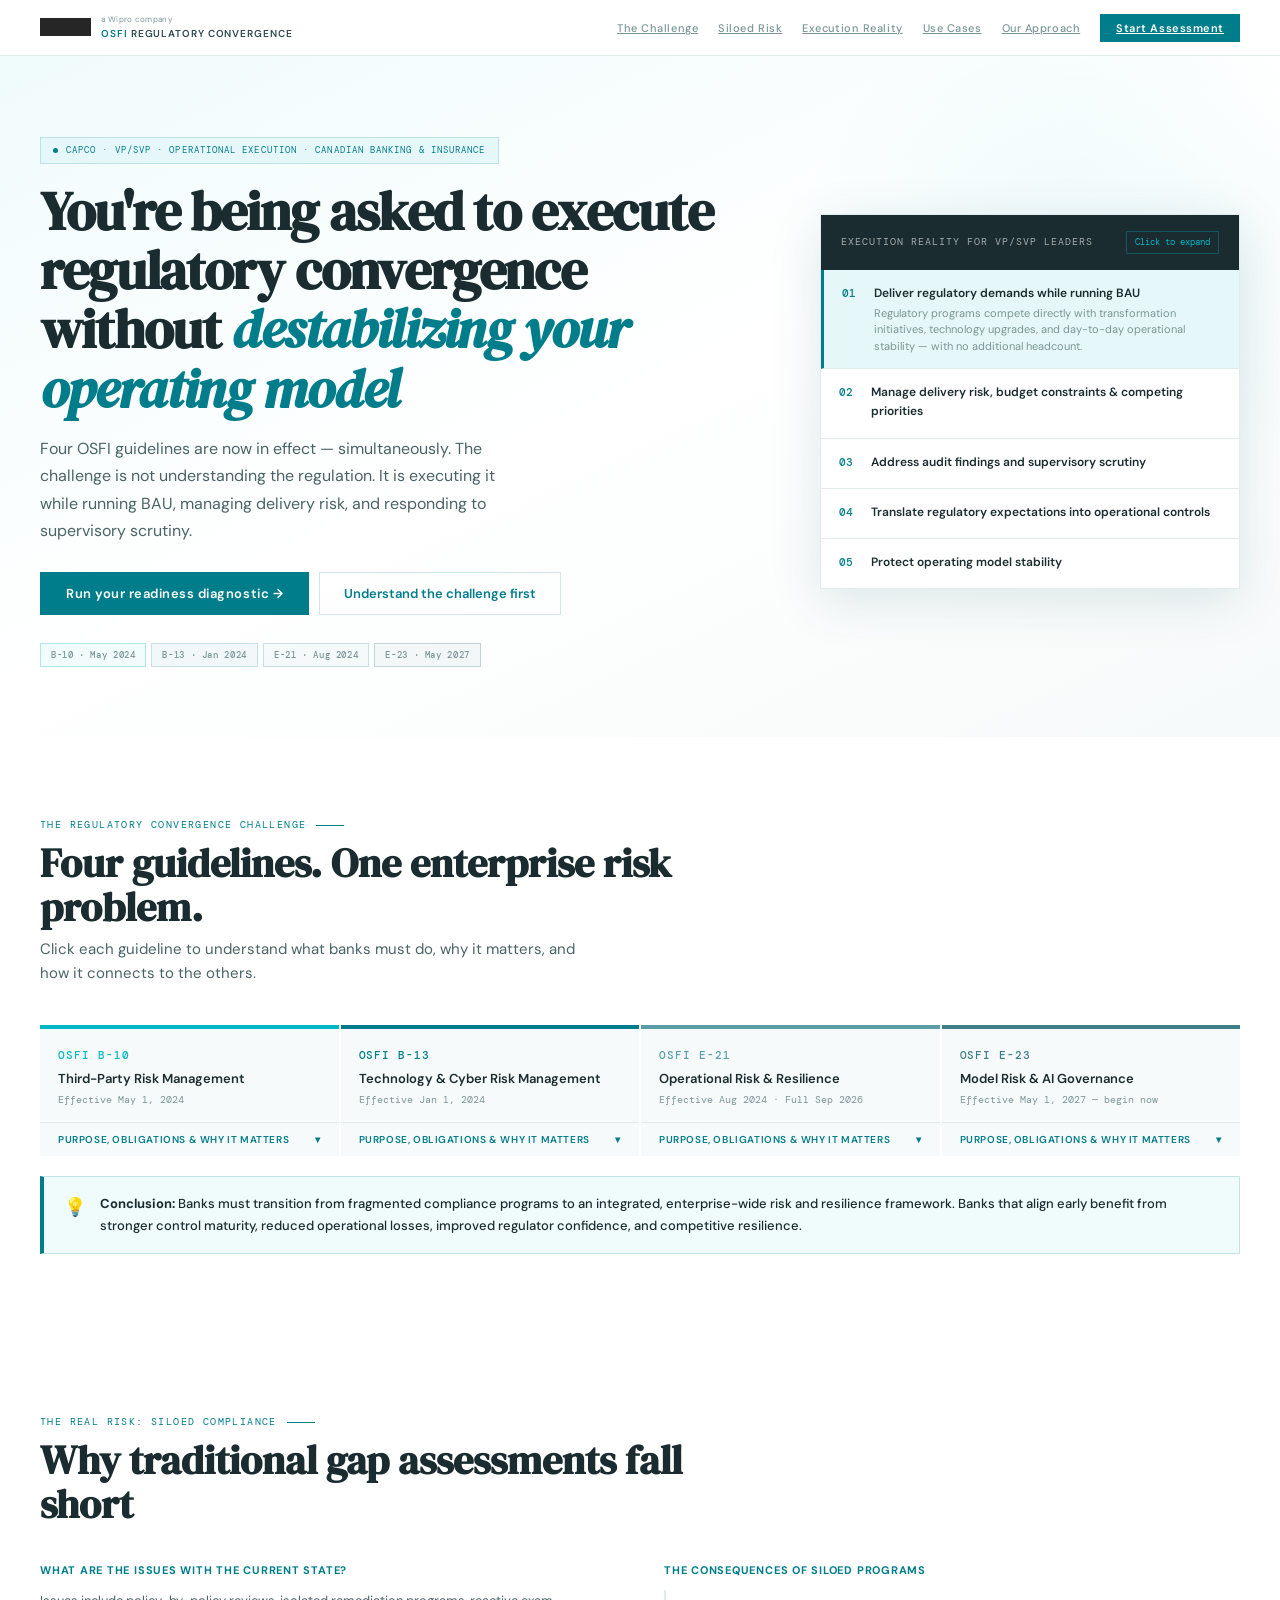
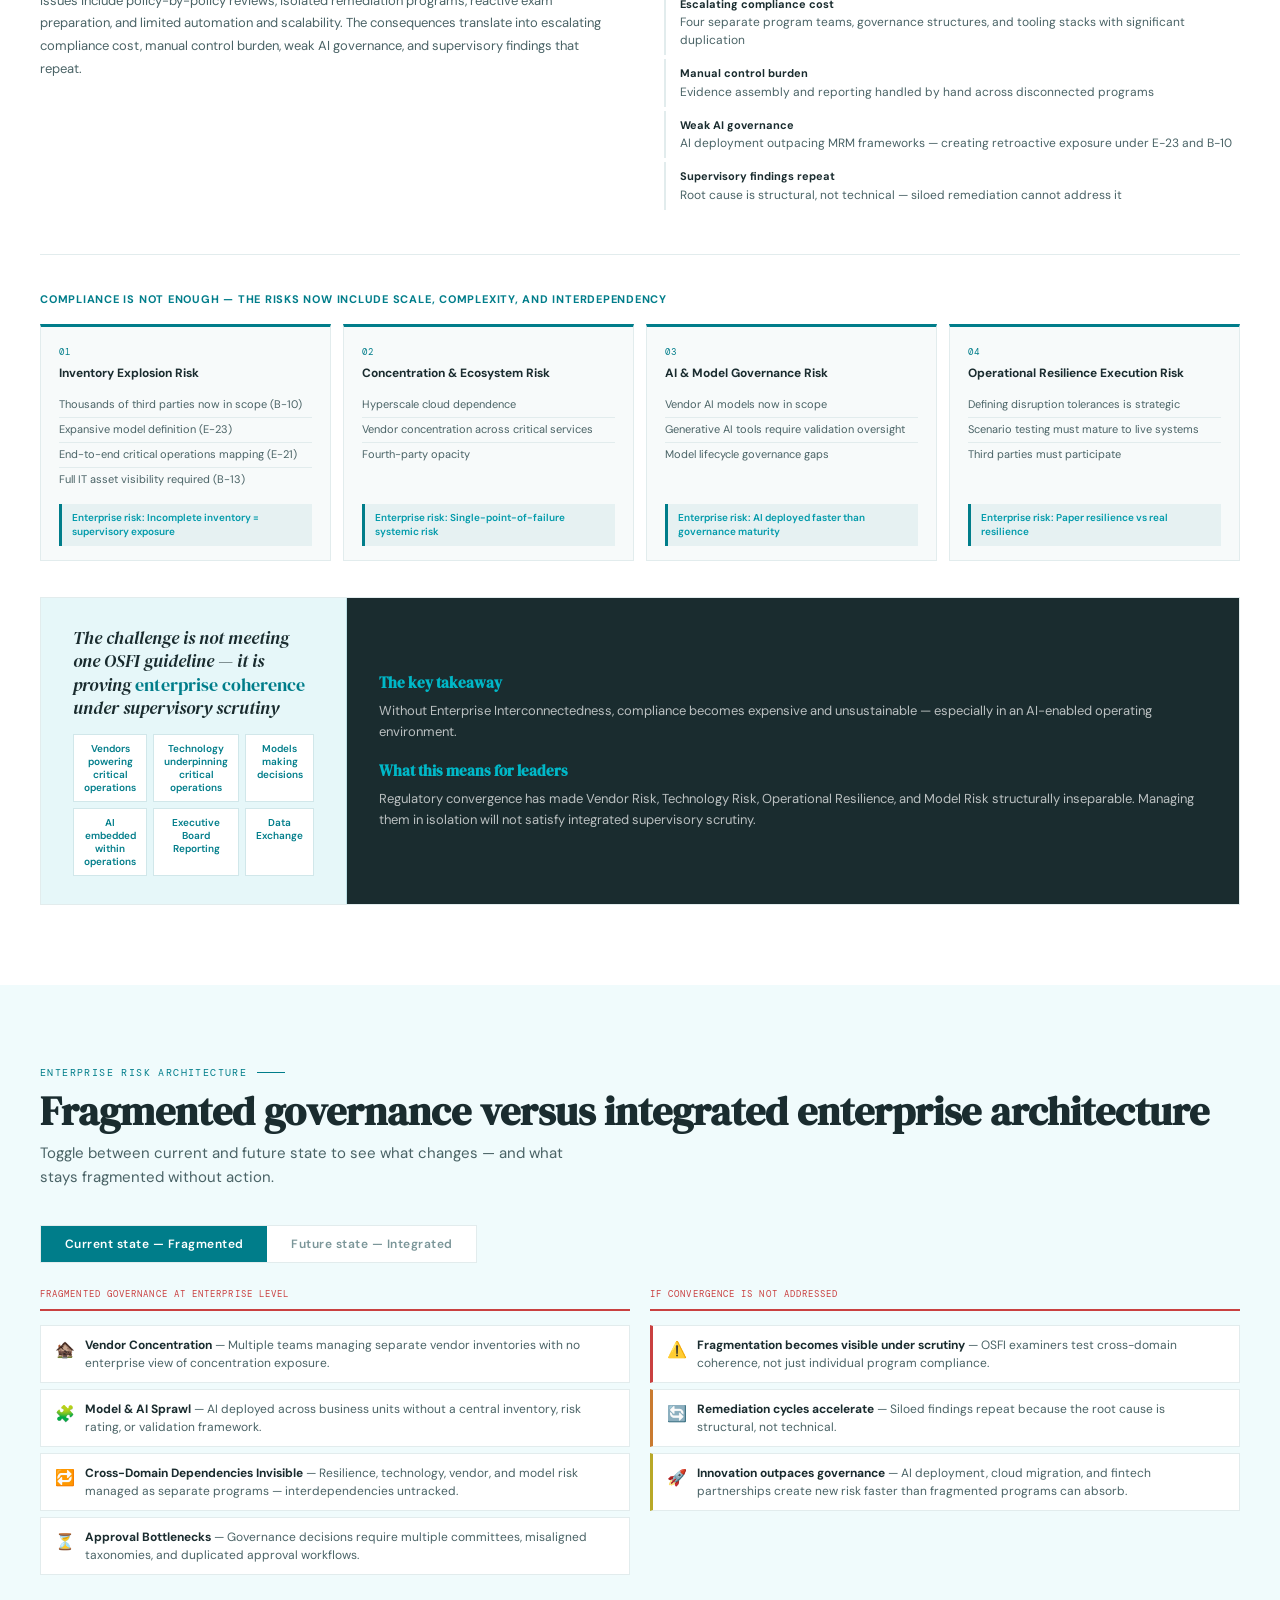
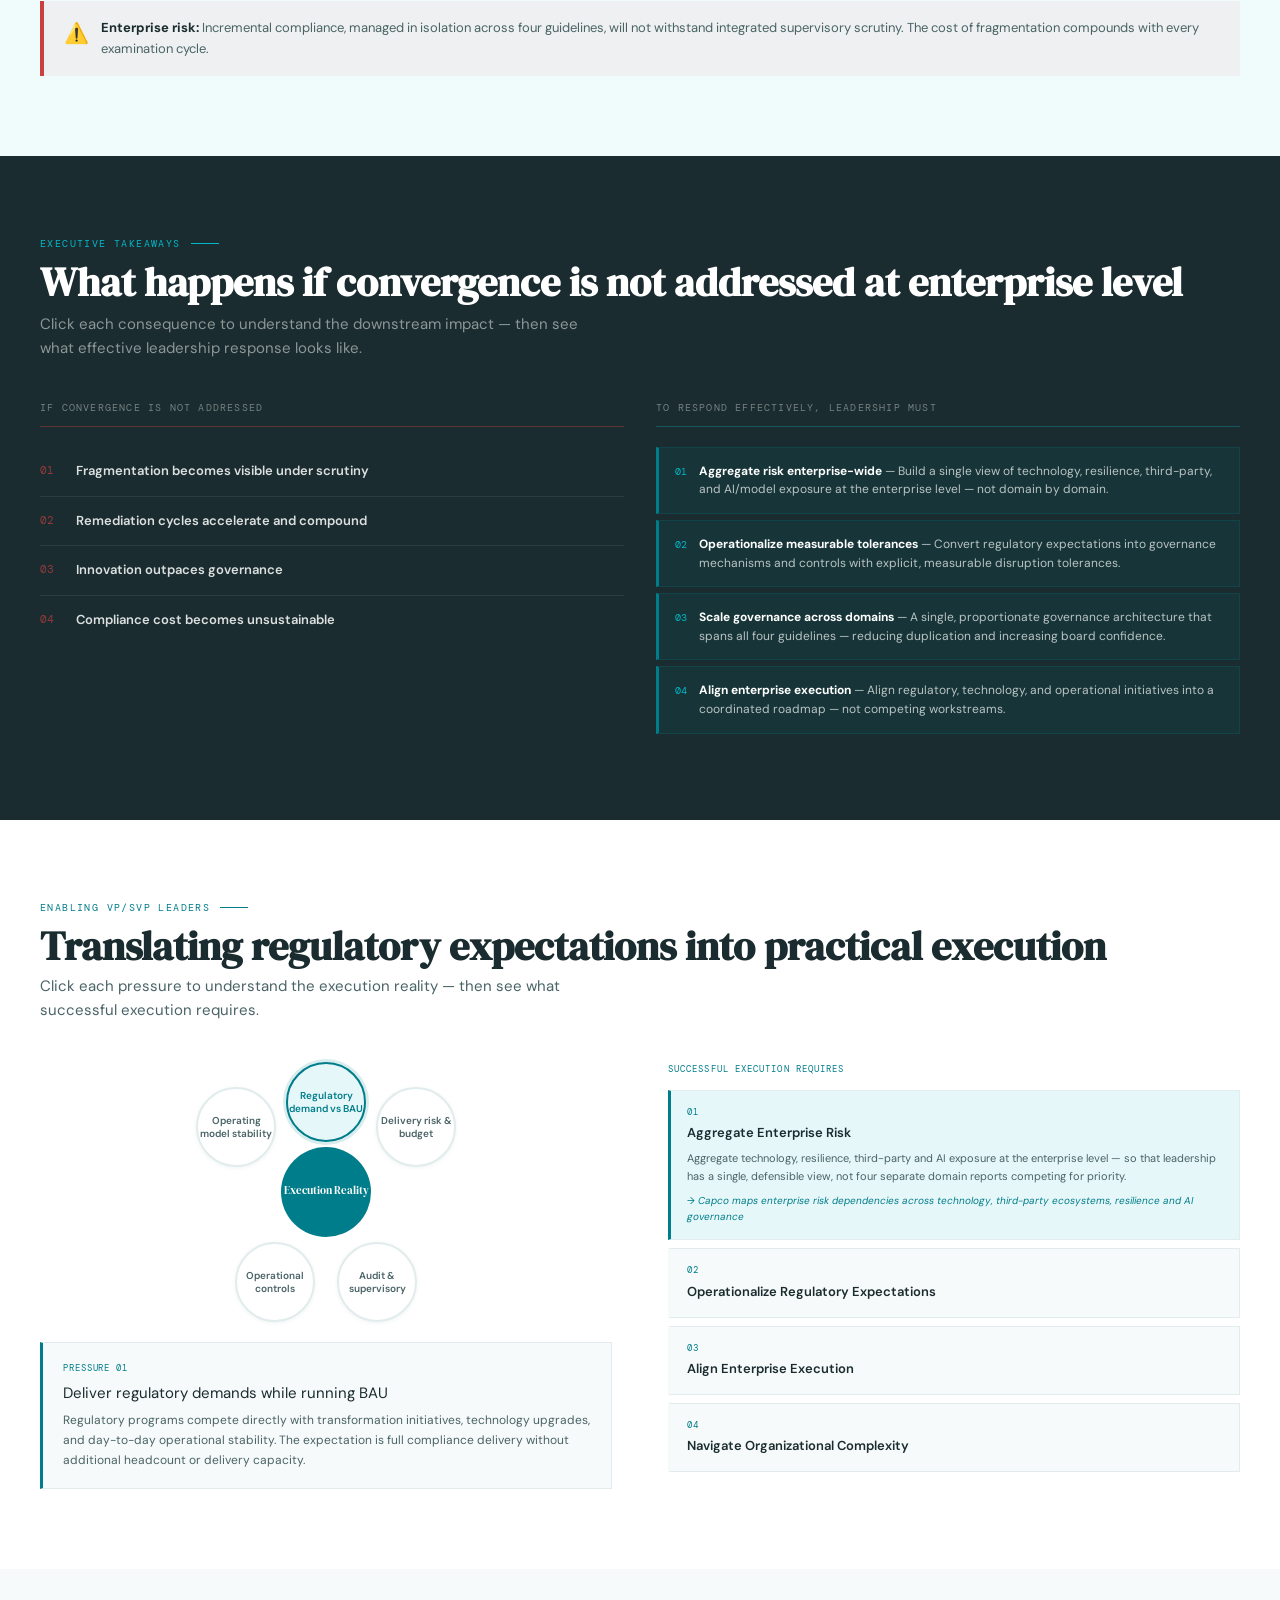
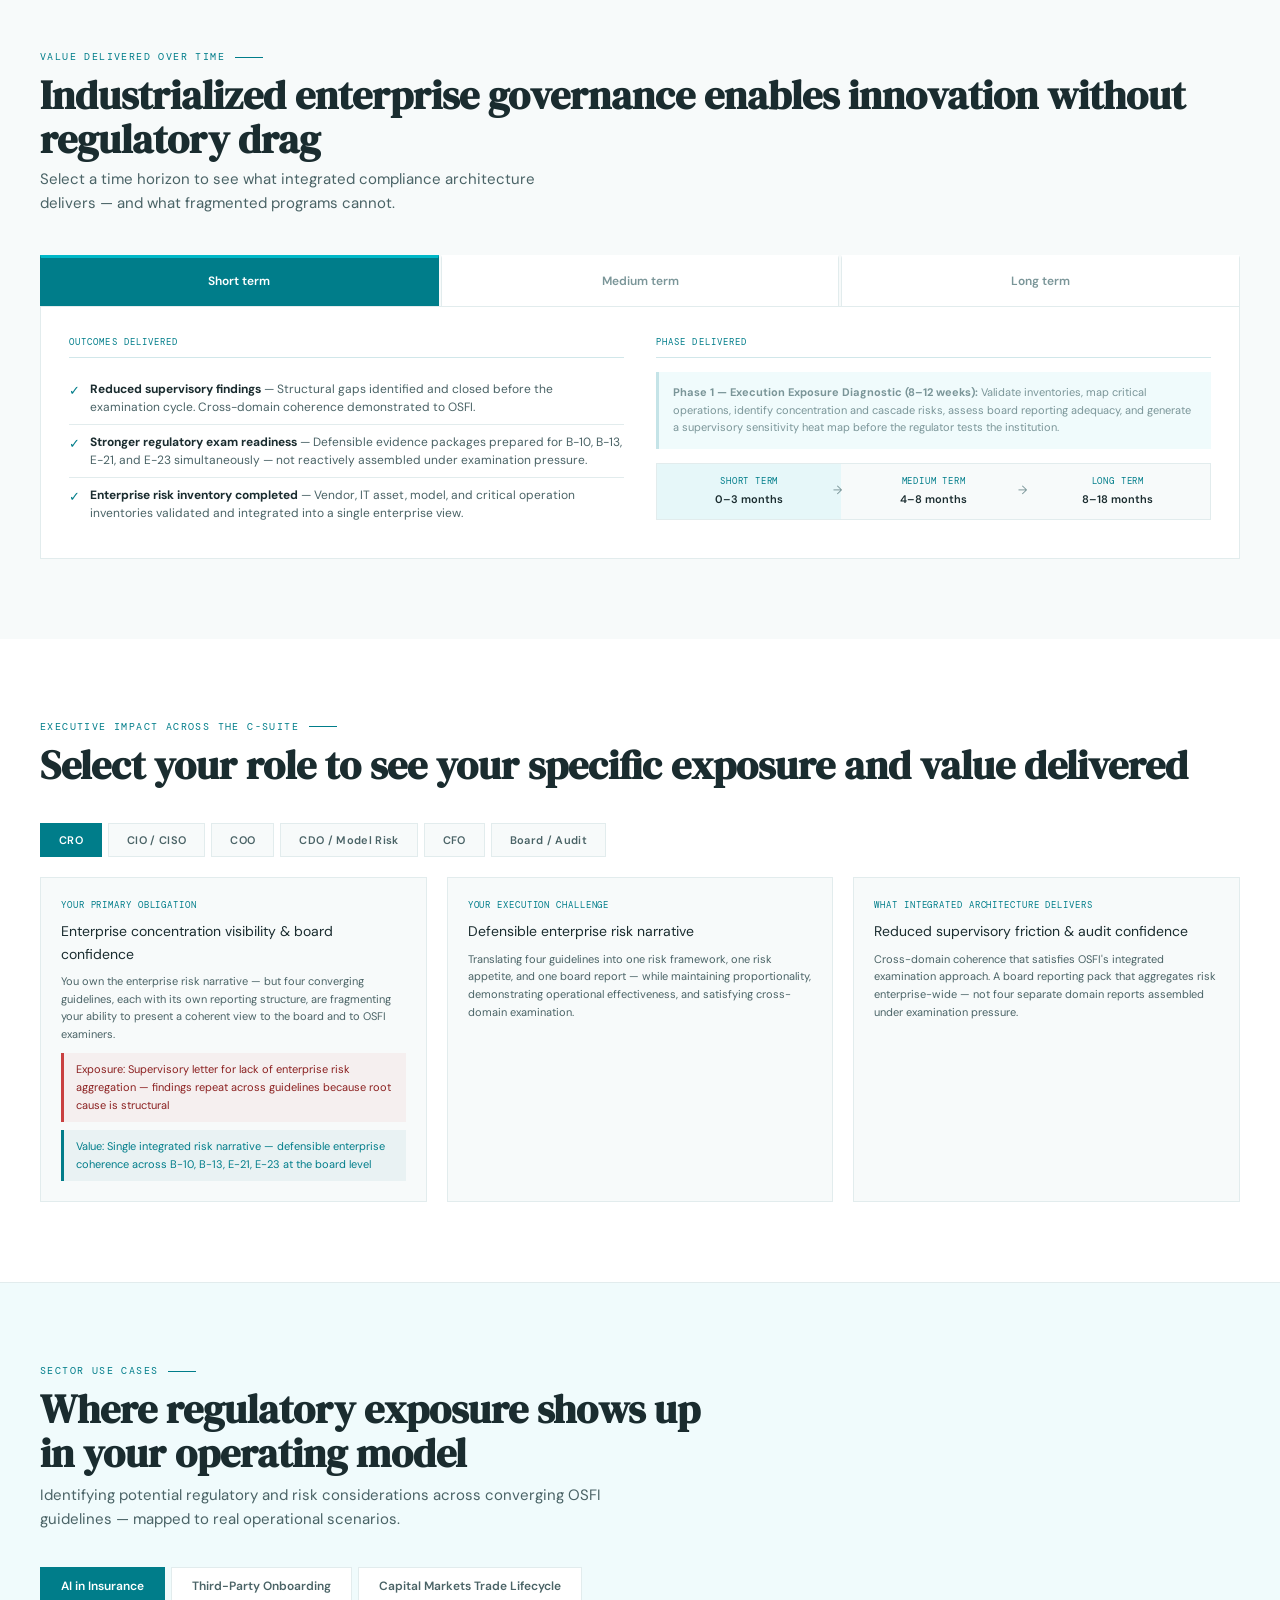
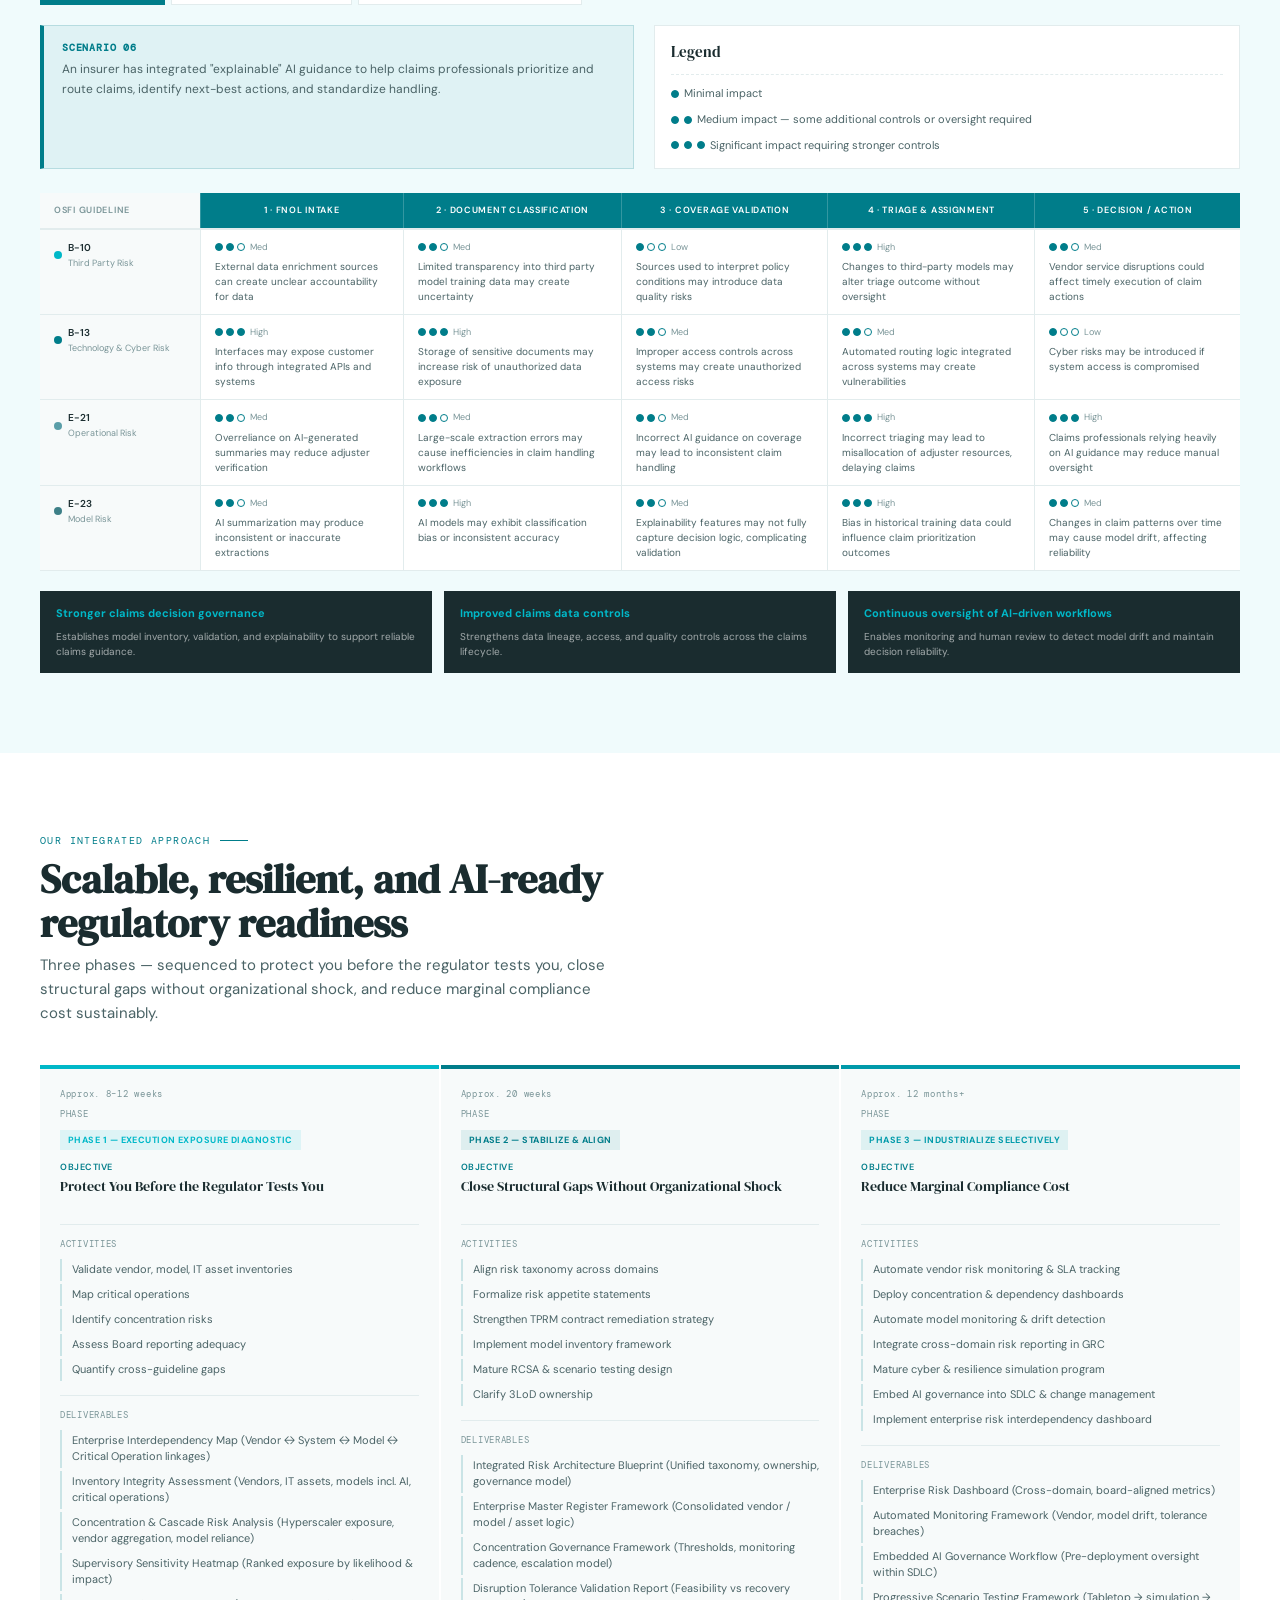
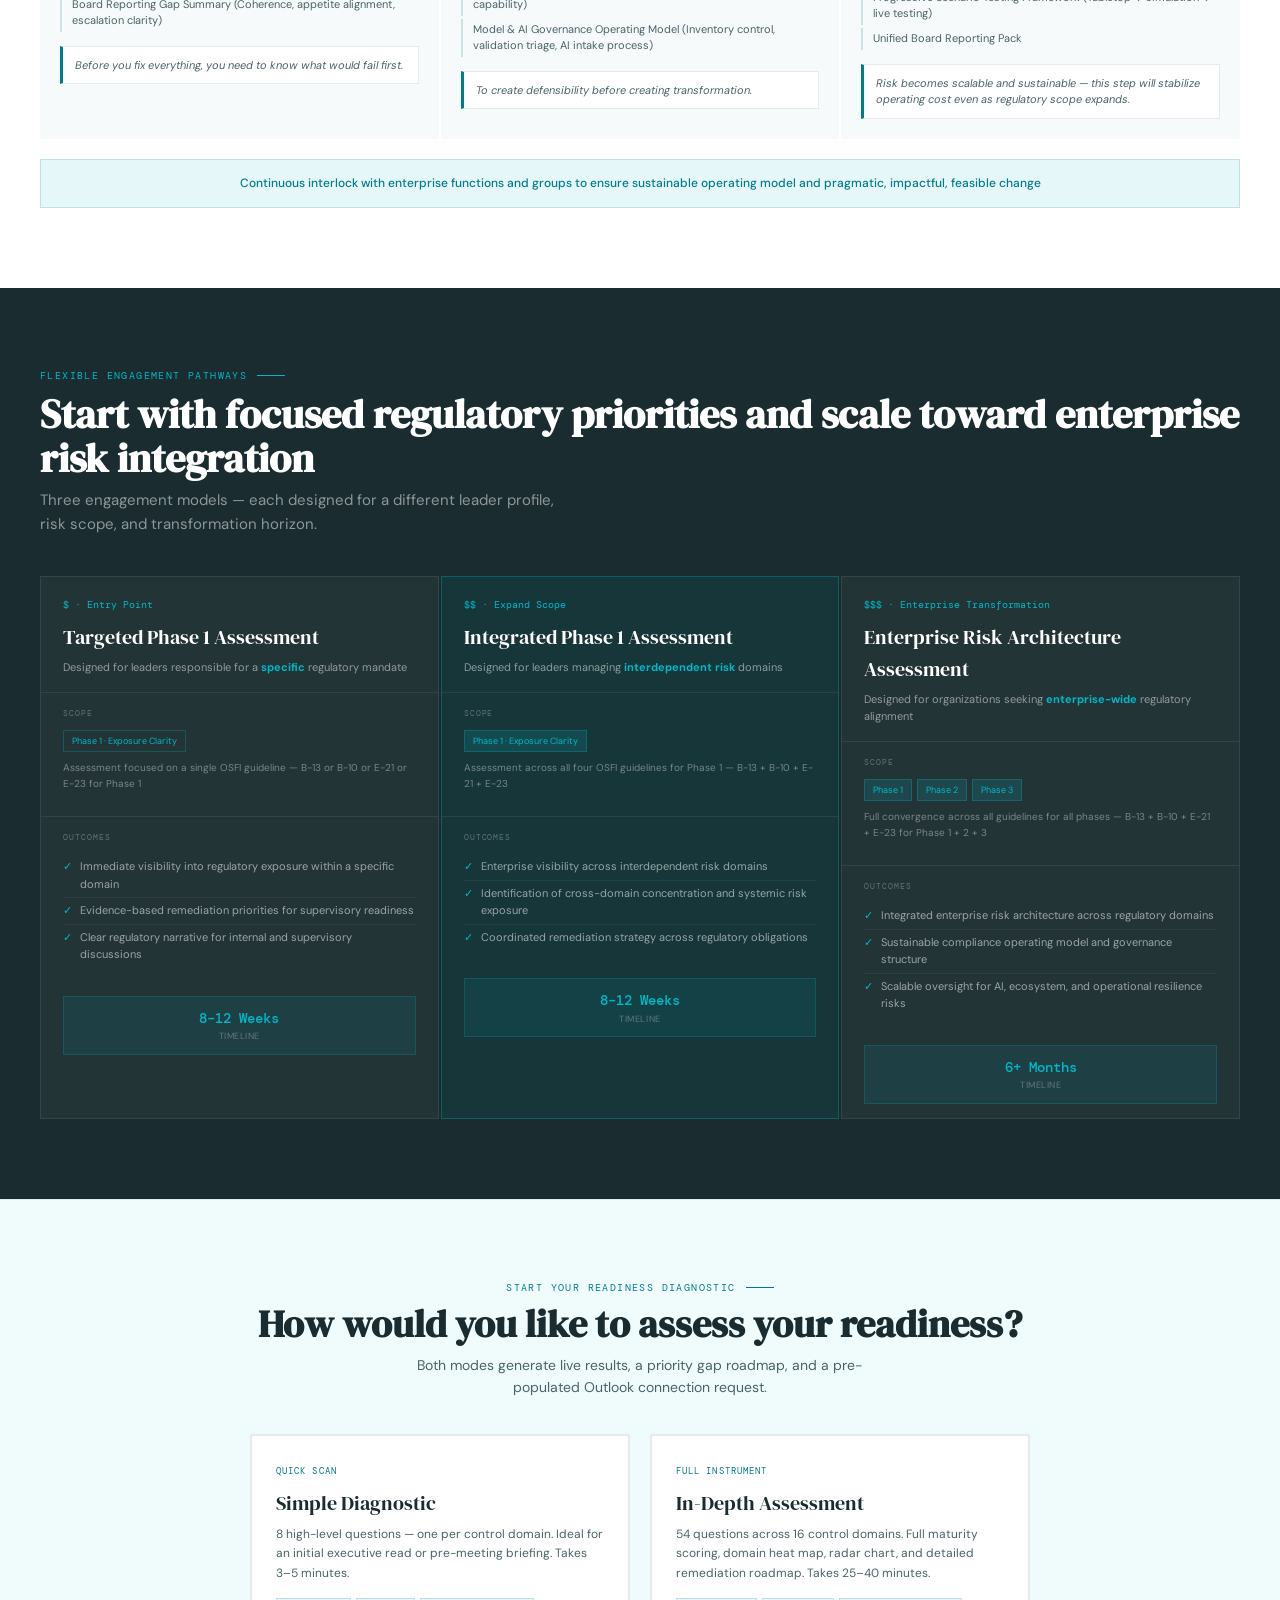
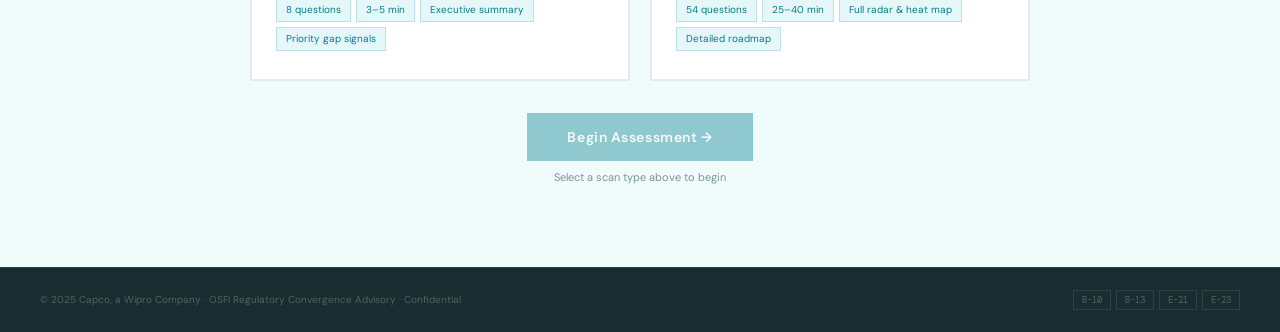
==== commit 724ac5b5: "4th commit // Legend fixed, form scerario focusfixed, profile options shortened" ====
--- a/index.html
+++ b/index.html
@@ -608,7 +608,10 @@
 
     <!-- AI in Insurance -->
     <div class="uc-panel active" id="ucp-0">
-      <div class="uc-scenario"><strong>Scenario 06</strong>An insurer has integrated "explainable" AI guidance to help claims professionals prioritize and route claims, identify next-best actions, and standardize handling.</div>
+      <div class="uc-scenario-row">
+        <div class="uc-scenario"><strong>Scenario 06</strong>An insurer has integrated "explainable" AI guidance to help claims professionals prioritize and route claims, identify next-best actions, and standardize handling.</div>
+        <div class="uc-legend"><div class="uc-legend-title">Legend</div><div class="uc-legend-items"><span class="uc-legend-item"><span class="risk-dot fill"></span><span class="uc-legend-text">Minimal impact</span></span><span class="uc-legend-item"><span class="risk-dot fill"></span><span class="risk-dot fill"></span><span class="uc-legend-text">Medium impact — some additional controls or oversight required</span></span><span class="uc-legend-item"><span class="risk-dot fill"></span><span class="risk-dot fill"></span><span class="risk-dot fill"></span><span class="uc-legend-text">Significant impact requiring stronger controls</span></span></div></div>
+      </div>
       <div class="uc-matrix">
         <table class="uc-table">
           <thead>
@@ -666,7 +669,10 @@
 
     <!-- Third Party Onboarding -->
     <div class="uc-panel" id="ucp-1">
-      <div class="uc-scenario"><strong>Scenario 07</strong>A bank outsources its customer contact centre to a third-party service provider — which relies on a fourth-party cloud-based CRM platform to store call recordings and customer data, and a fifth-party offshore IT support vendor to administer the system.</div>
+      <div class="uc-scenario-row">
+        <div class="uc-scenario"><strong>Scenario 07</strong>A bank outsources its customer contact centre to a third-party service provider — which relies on a fourth-party cloud-based CRM platform to store call recordings and customer data, and a fifth-party offshore IT support vendor to administer the system.</div>
+        <div class="uc-legend"><div class="uc-legend-title">Legend</div><div class="uc-legend-items"><span class="uc-legend-item"><span class="risk-dot fill"></span><span class="uc-legend-text">Minimal impact</span></span><span class="uc-legend-item"><span class="risk-dot fill"></span><span class="risk-dot fill"></span><span class="uc-legend-text">Medium impact — some additional controls or oversight required</span></span><span class="uc-legend-item"><span class="risk-dot fill"></span><span class="risk-dot fill"></span><span class="risk-dot fill"></span><span class="uc-legend-text">Significant impact requiring stronger controls</span></span></div></div>
+      </div>
       <div class="uc-matrix">
         <table class="uc-table">
           <thead>
@@ -724,7 +730,10 @@
 
     <!-- Capital Markets Trade Lifecycle -->
     <div class="uc-panel" id="ucp-2">
-      <div class="uc-scenario"><strong>Scenario 08</strong>Examining the impact of the 4 OSFI guidelines against the trade lifecycle to demonstrate where potential risk exposure may exist.</div>
+      <div class="uc-scenario-row">
+        <div class="uc-scenario"><strong>Scenario 08</strong>Examining the impact of the 4 OSFI guidelines against the trade lifecycle to demonstrate where potential risk exposure may exist.</div>
+        <div class="uc-legend"><div class="uc-legend-title">Legend</div><div class="uc-legend-items"><span class="uc-legend-item"><span class="risk-dot fill"></span><span class="uc-legend-text">Minimal impact</span></span><span class="uc-legend-item"><span class="risk-dot fill"></span><span class="risk-dot fill"></span><span class="uc-legend-text">Medium impact — some additional controls or oversight required</span></span><span class="uc-legend-item"><span class="risk-dot fill"></span><span class="risk-dot fill"></span><span class="risk-dot fill"></span><span class="uc-legend-text">Significant impact requiring stronger controls</span></span></div></div>
+      </div>
       <div class="uc-matrix">
         <table class="uc-table">
           <thead>
@@ -1007,8 +1016,7 @@
 </footer>
 </div><!-- /viewLanding -->
 
-     ASSESSMENT VIEW
-══════════════════════════════════════════ -->
+<!-- ASSESSMENT VIEW -->
 <div id="viewAssessment" class="view">
 
   <div class="assess-nav">
@@ -1036,28 +1044,14 @@
       <div class="profile-strip">
         <div class="profile-strip-label">Institution Profile</div>
         <div class="profile-row">
-          <div class="pfield"><label class="pfield-label">Institution</label><input class="pfield-input" type="text" id="pInstitution" placeholder="Institution name" oninput="onProfile()"></div>
           <div class="pfield"><label class="pfield-label">Sponsor role</label>
             <select class="pfield-select" id="pRole" onchange="onProfile()">
               <option value="">Select...</option>
               <option>CRO</option><option>CIO</option><option>CISO</option><option>COO</option><option>CFO</option>
               <option>SVP / VP — Risk & Compliance</option><option>SVP / VP — Technology</option>
+              <option>Senior Manager / Director</option>
               <option>AVP — Operational Risk</option><option>AVP — Third-Party Risk</option><option>AVP — Model Risk</option>
-            </select>
-          </div>
-        </div>
-        <div class="profile-row three">
-          <div class="pfield"><label class="pfield-label">Institution type</label>
-            <select class="pfield-select" id="pType" onchange="onProfile()">
-              <option value="">Select...</option>
-              <option>Schedule I Bank</option><option>Schedule II Bank</option><option>Schedule III Branch</option>
-              <option>Federal Credit Union</option><option>Life Insurance</option><option>P&C Insurer</option><option>Trust & Loan</option>
-            </select>
-          </div>
-          <div class="pfield"><label class="pfield-label">Asset size</label>
-            <select class="pfield-select" id="pSize" onchange="onProfile()">
-              <option value="">Select...</option>
-              <option>Under $1B</option><option>$1B – $10B</option><option>$10B – $100B</option><option>Over $100B (D-SIB)</option>
+              <option>Other</option>
             </select>
           </div>
           <div class="pfield"><label class="pfield-label">Exam timeline</label>
--- a/css/sections.css
+++ b/css/sections.css
@@ -230,7 +230,7 @@
 .uc-tab.active{background:var(--teal);color:#fff;border-color:var(--teal);}
 .uc-panel{display:none;animation:fadeDown .3s ease;}
 .uc-panel.active{display:block;}
-.uc-scenario{margin-top:20px;padding:14px 18px;background:rgba(0,125,138,.07);border:1px solid var(--teal-b);border-left:4px solid var(--teal);font-size:12px;color:var(--body);line-height:1.6;max-width:700px;}
+.uc-scenario{padding:14px 18px;background:rgba(0,125,138,.07);border:1px solid var(--teal-b);border-left:4px solid var(--teal);font-size:12px;color:var(--body);line-height:1.6;}
 .uc-scenario strong{color:var(--teal);display:block;margin-bottom:4px;font-family:'DM Mono',monospace;font-size:10px;letter-spacing:.08em;text-transform:uppercase;}
 .uc-matrix{margin-top:24px;overflow-x:auto;}
 .uc-table{width:100%;border-collapse:collapse;font-size:11px;}
@@ -249,6 +249,14 @@
 .risk-dot.fill{background:var(--teal);}
 .risk-label{font-size:9px;color:var(--muted);margin-left:2px;}
 .uc-risk-text{font-size:10px;color:var(--body);line-height:1.5;}
+.uc-scenario-row{display:flex;gap:20px;align-items:stretch;margin-top:20px;}
+.uc-scenario-row .uc-scenario{flex:1;min-width:0;margin-top:0;}
+.uc-legend{background:var(--white);border:1px solid var(--line);padding:14px 16px;flex:1;min-width:0;}
+.uc-legend-title{font-family:'DM Serif Display',serif;font-size:15px;color:var(--ink);margin-bottom:10px;}
+.uc-legend-items{display:flex;flex-direction:column;gap:8px;border-top:1px dashed var(--line);padding-top:10px;}
+.uc-legend-item{display:flex;align-items:center;gap:5px;}
+.uc-legend-text{font-size:11px;color:var(--body);}
+.uc-legend-sep{font-size:11px;color:var(--muted);}
 .uc-outcomes{margin-top:20px;display:grid;grid-template-columns:1fr 1fr 1fr;gap:12px;}
 .uc-outcome{padding:14px 16px;background:var(--ink);color:#fff;}
 .uc-outcome-title{font-size:11px;font-weight:700;color:var(--teal-light);margin-bottom:6px;}
--- a/css/assessment.css
+++ b/css/assessment.css
@@ -65,9 +65,9 @@
 .question-card:hover{background:var(--teal-pale);}
 
 /* Tooltip */
-.q-header{display:flex;align-items:flex-start;justify-content:space-between;gap:10px;margin-bottom:4px;}
+.q-header{display:flex;flex-direction:column;align-items:flex-start;gap:6px;margin-bottom:4px;}
 .q-ref{font-family:'DM Mono',monospace;font-size:9px;color:var(--muted);letter-spacing:0.07em;}
-.q-why-btn{font-size:9px;color:var(--teal);background:var(--teal-xlight);border:1px solid var(--teal-border);padding:2px 8px;cursor:pointer;font-family:'DM Sans',sans-serif;white-space:nowrap;flex-shrink:0;transition:all 0.15s;}
+.q-why-btn{font-size:13px;color:var(--teal);background:var(--teal-xlight);border:1px solid var(--teal-border);padding:3px 10px;cursor:pointer;font-family:'DM Sans',sans-serif;white-space:nowrap;transition:all 0.15s;}
 .q-why-btn:hover{background:var(--teal-xlight);color:var(--teal-mid);}
 .q-tooltip{display:none;margin-top:6px;padding:10px 12px;background:var(--ink);color:rgba(255,255,255,0.75);font-size:11px;line-height:1.6;border-left:3px solid var(--teal-light);}
 .q-tooltip.open{display:block;}
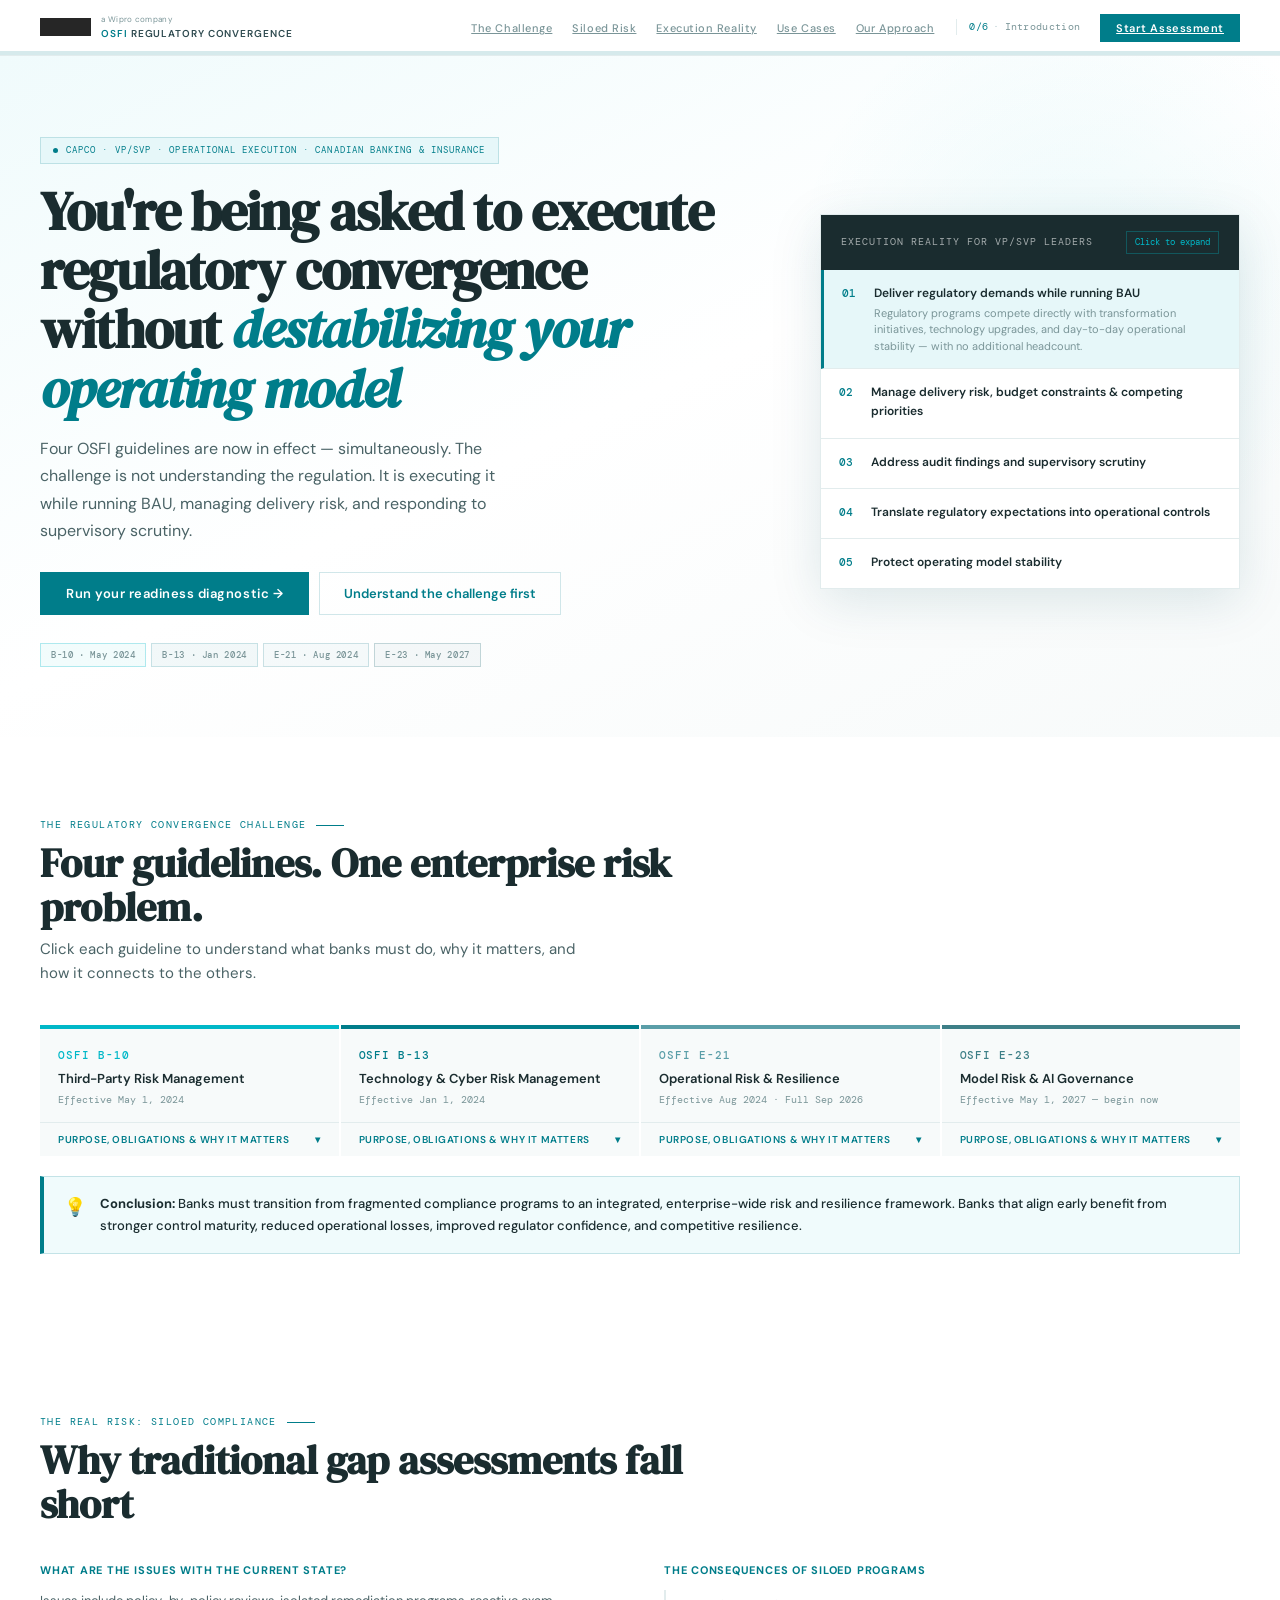
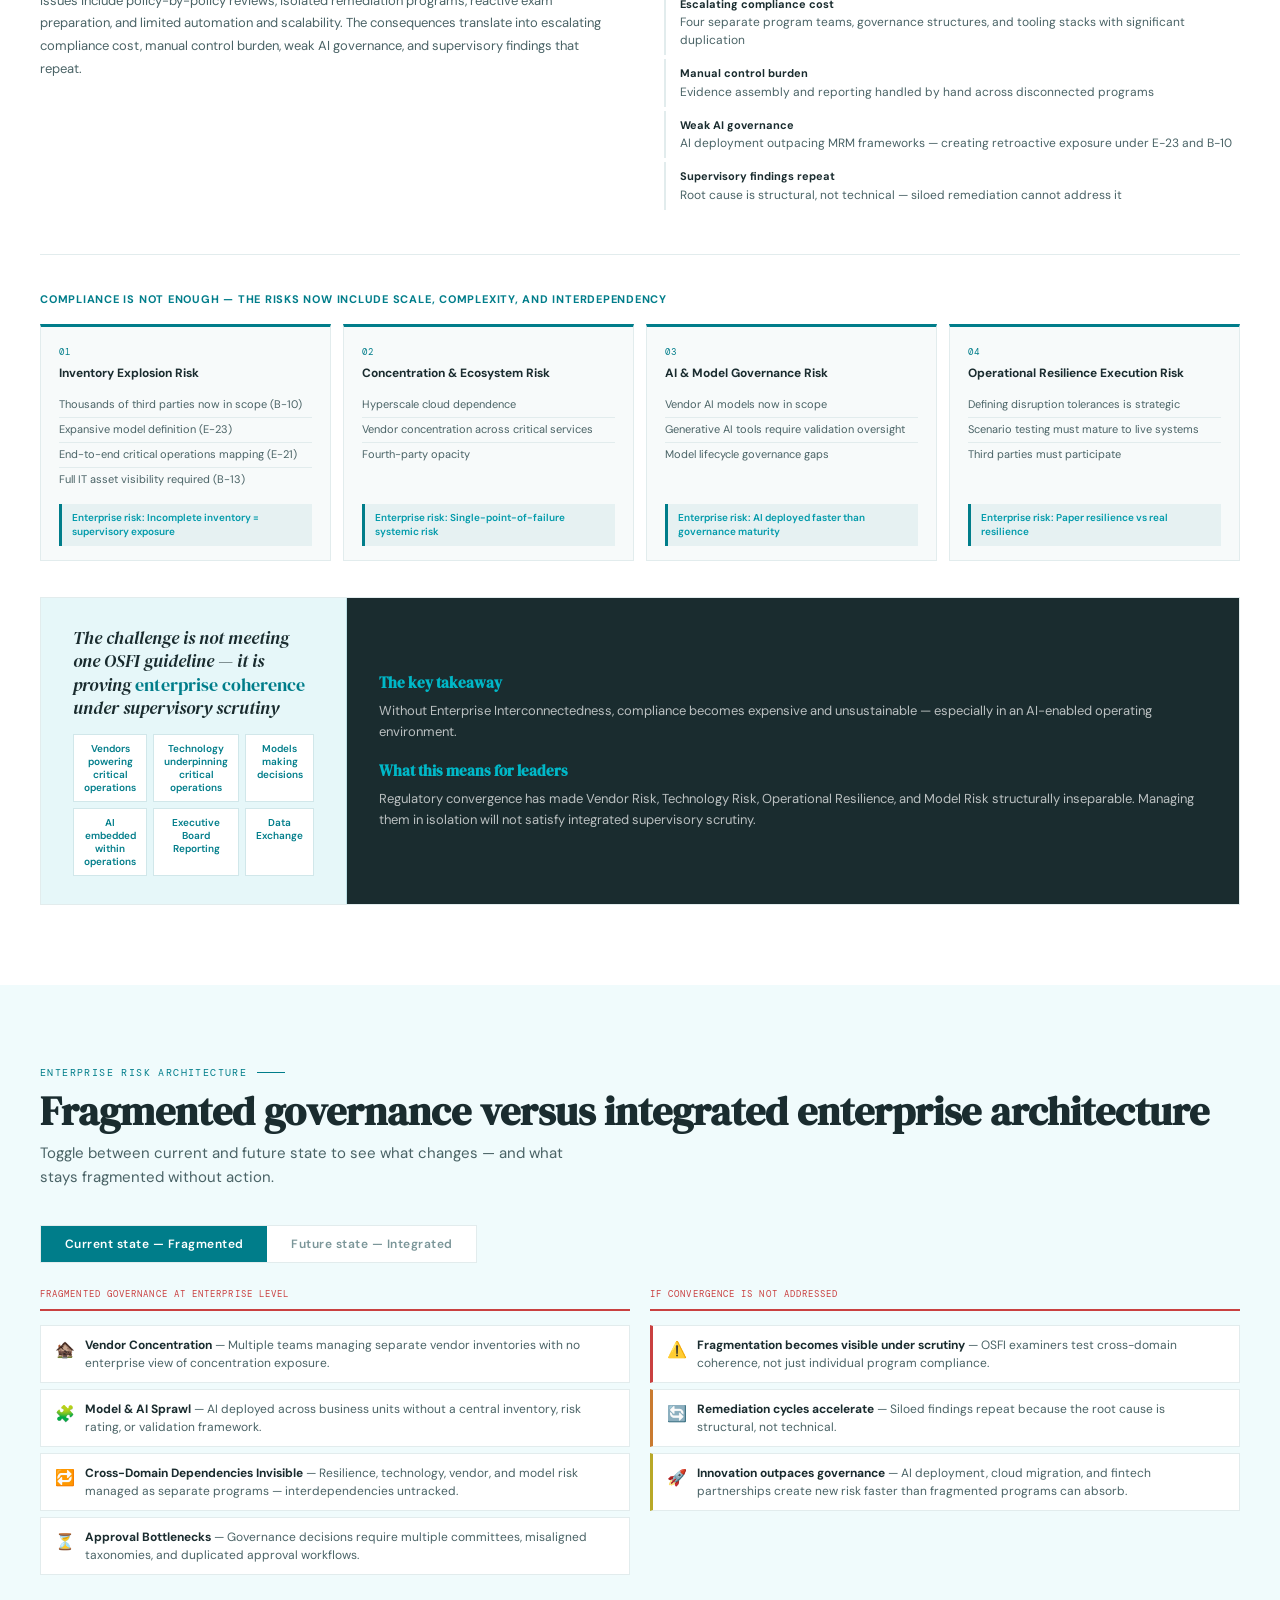
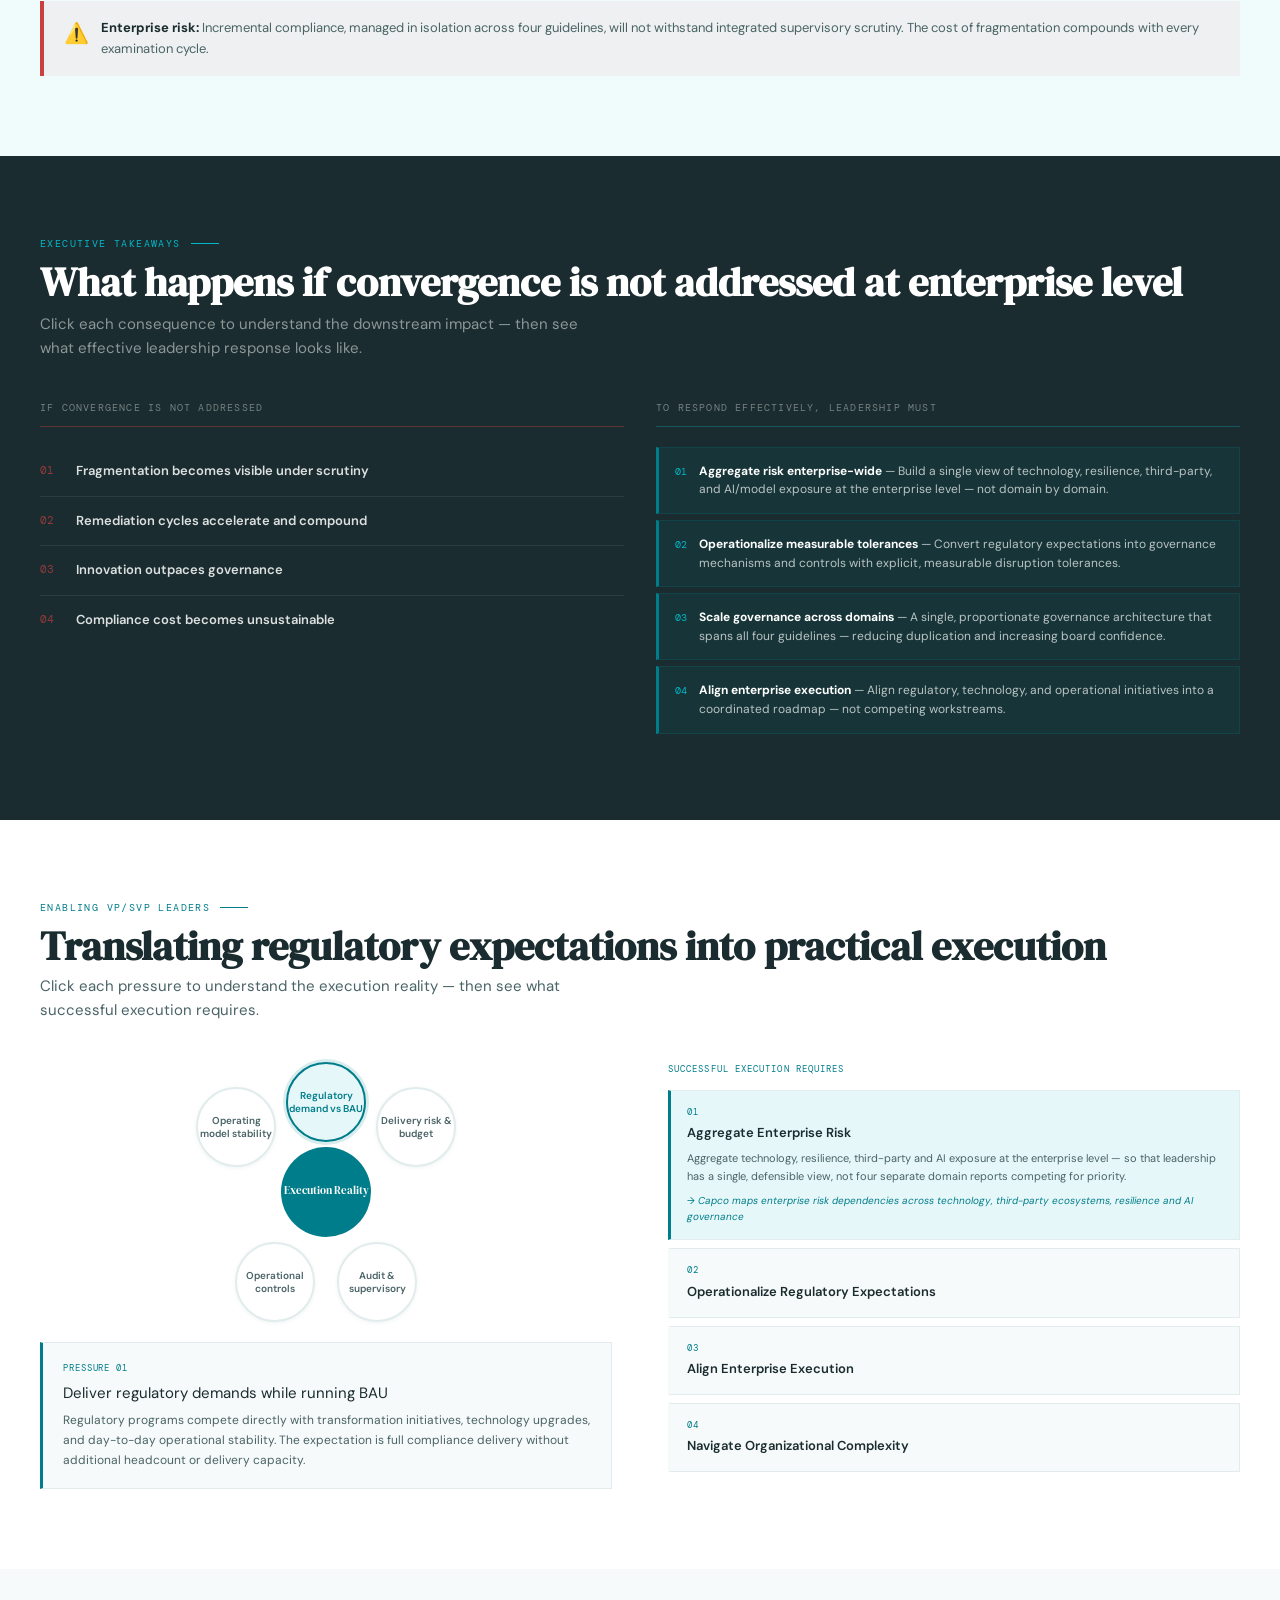
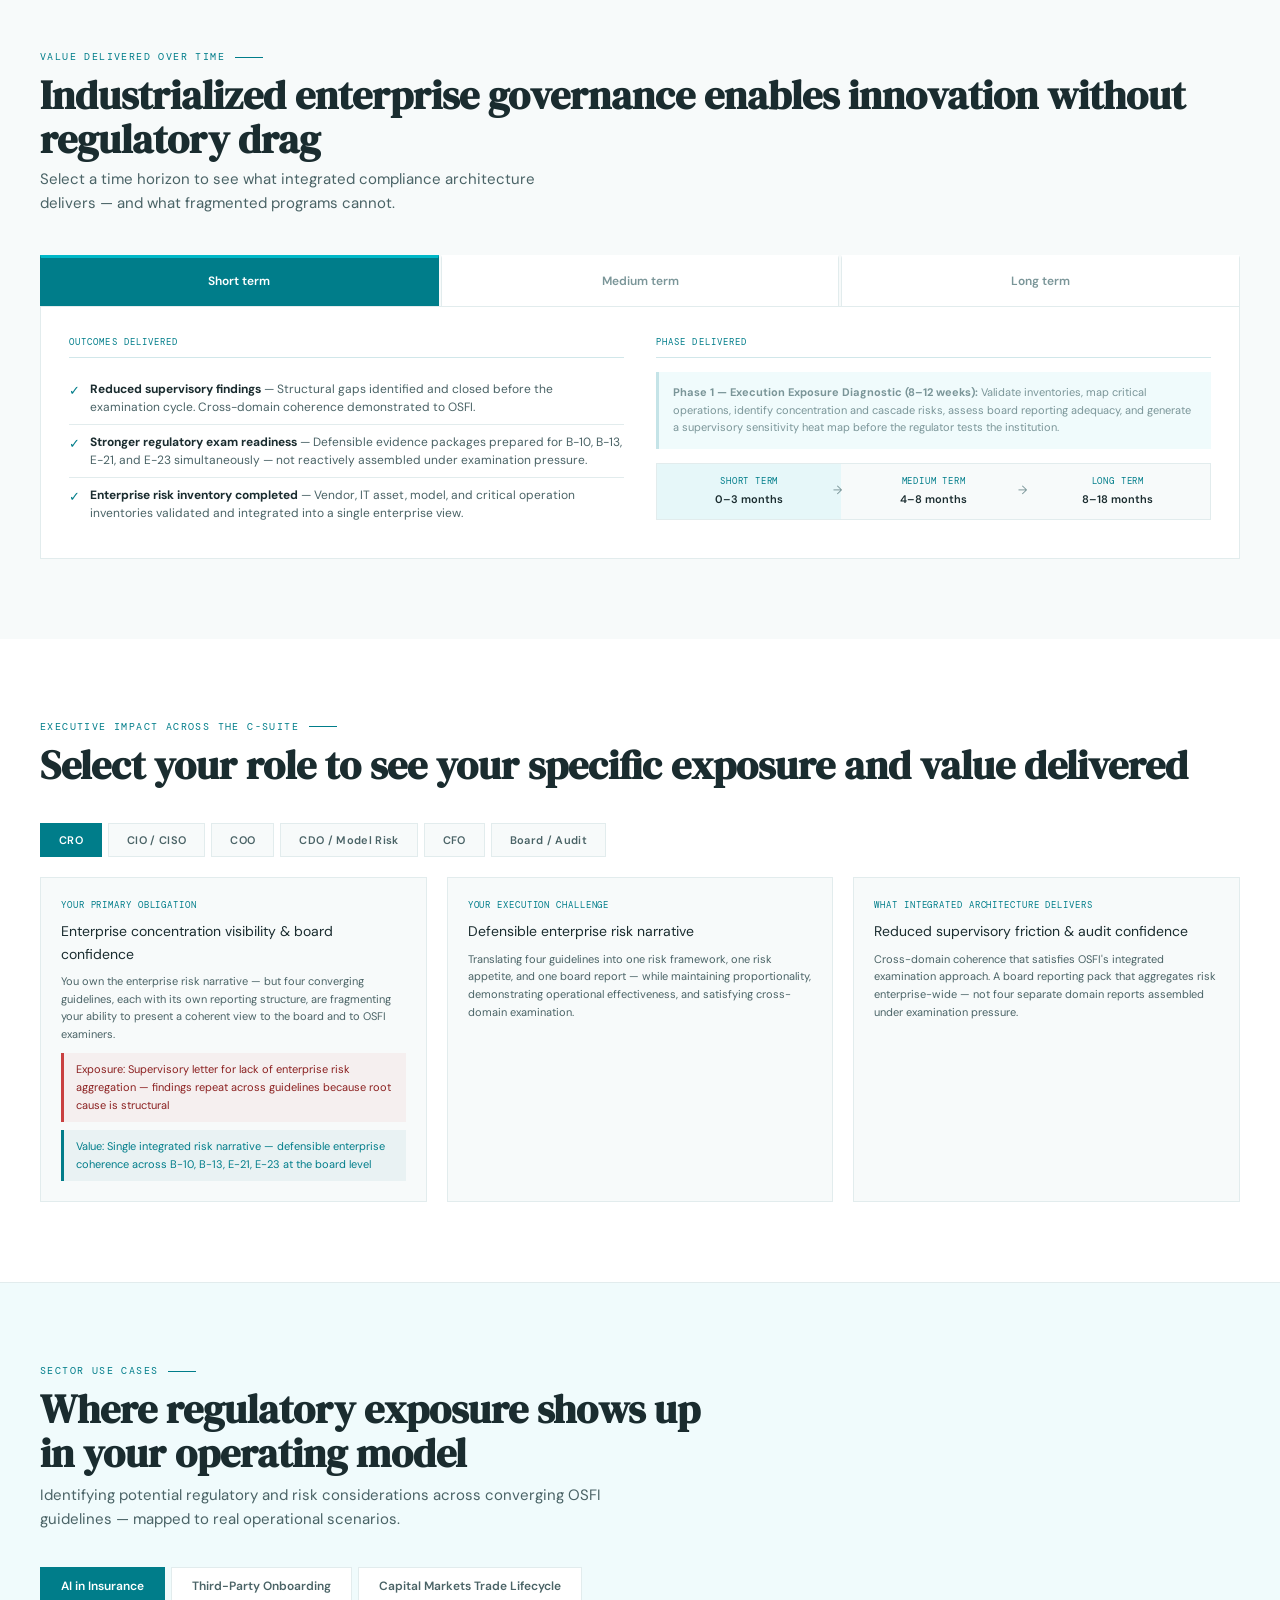
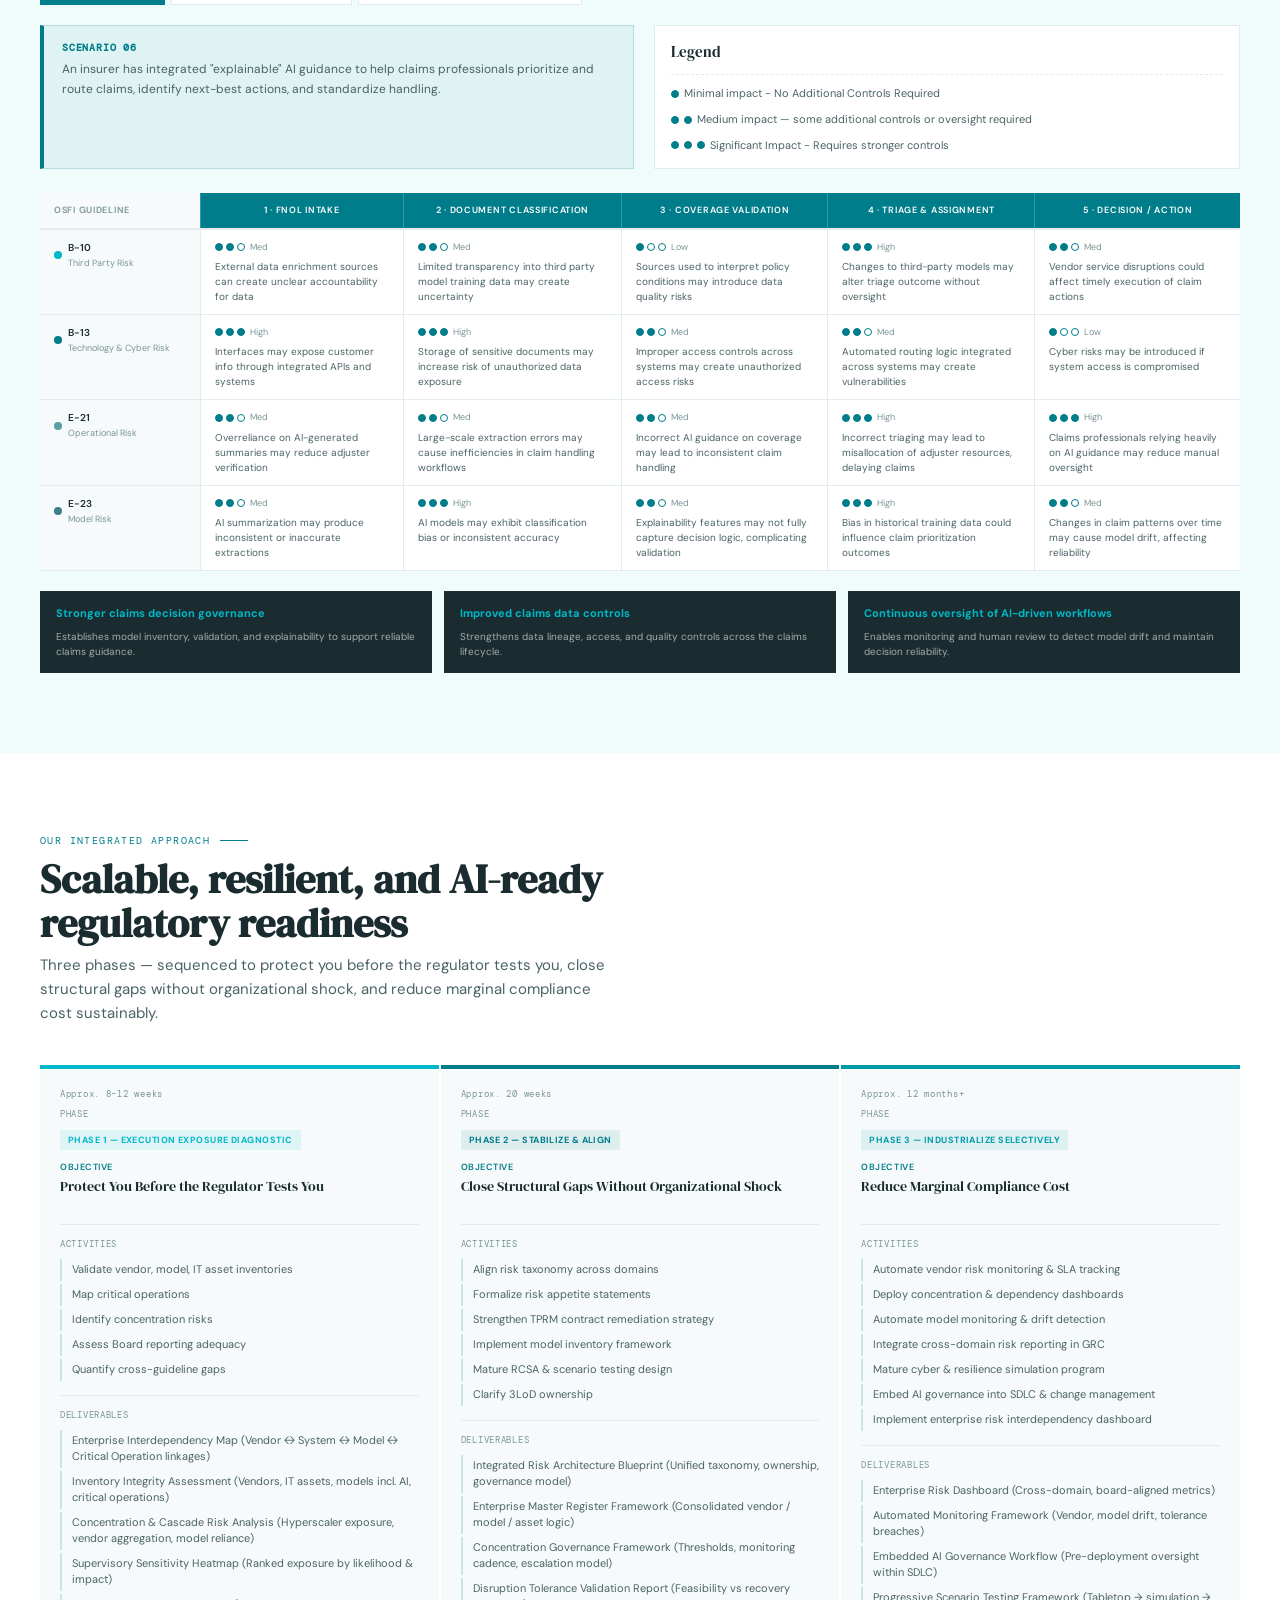
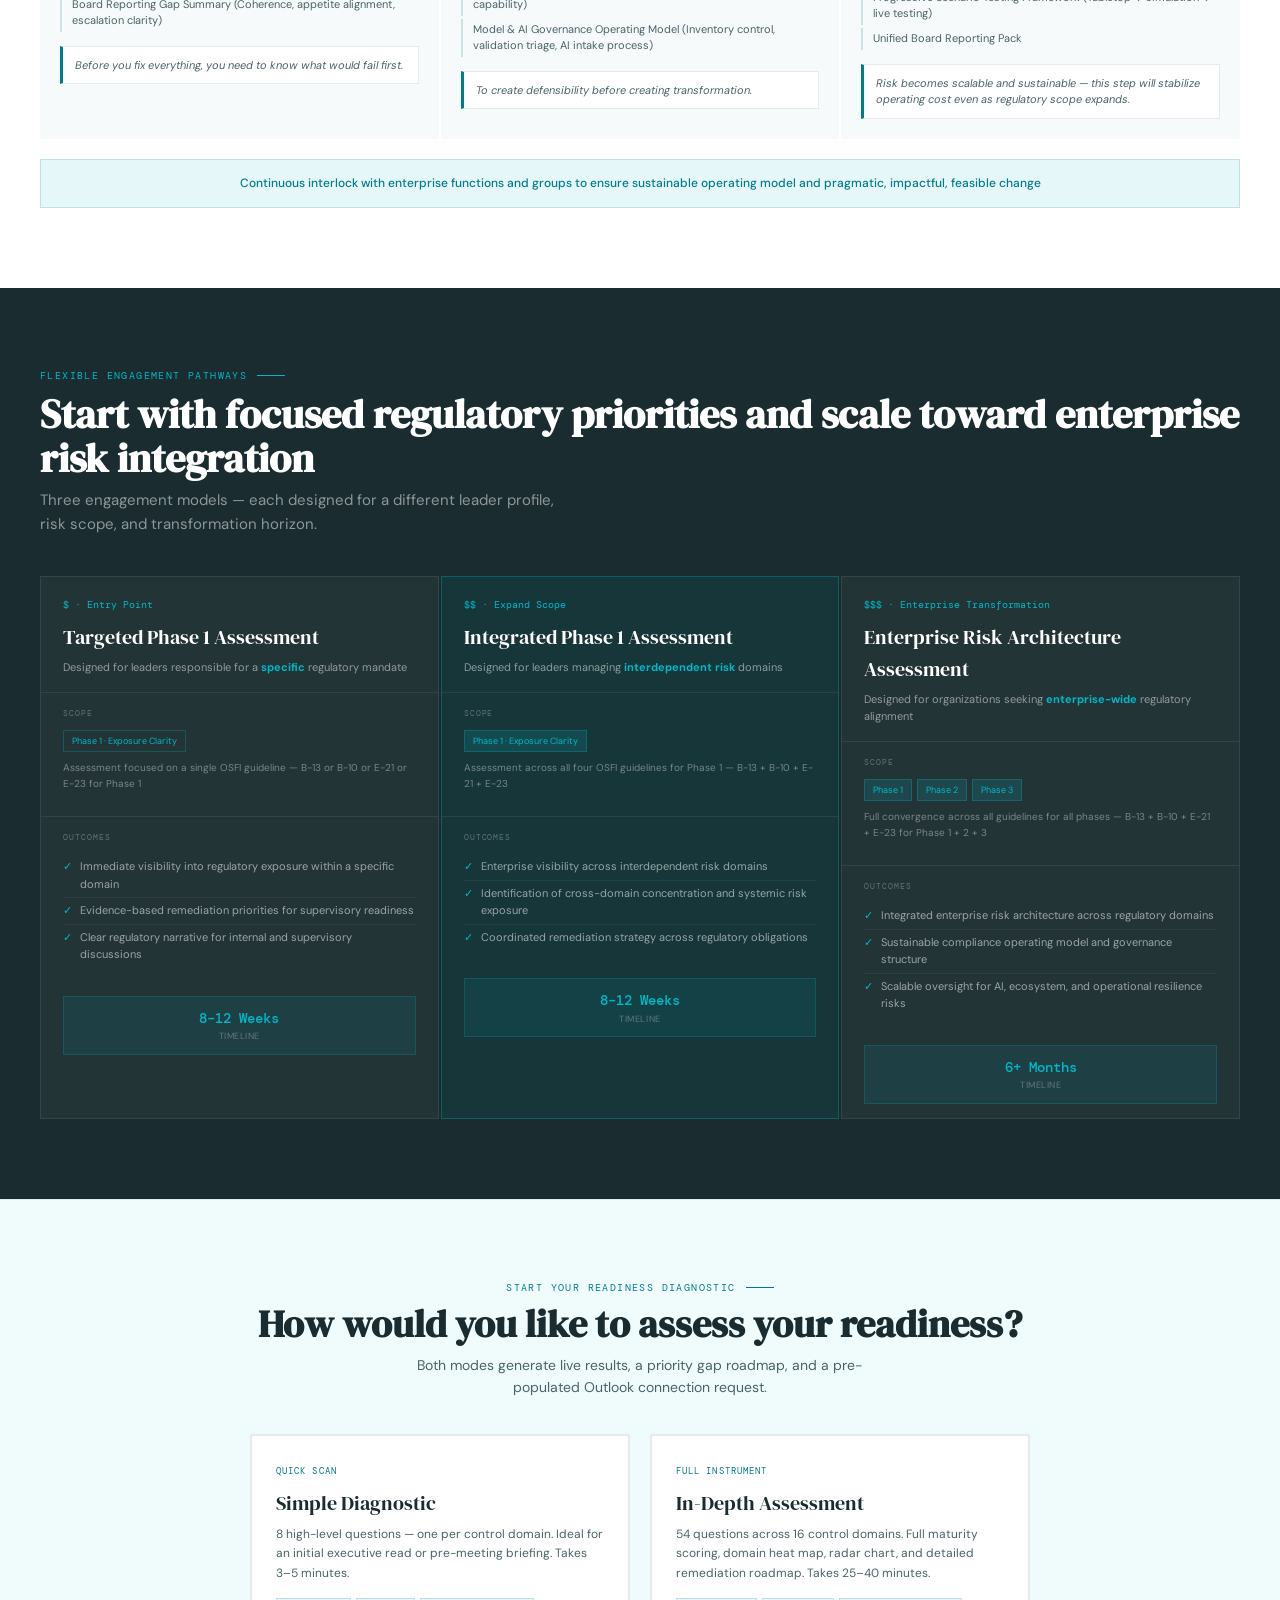
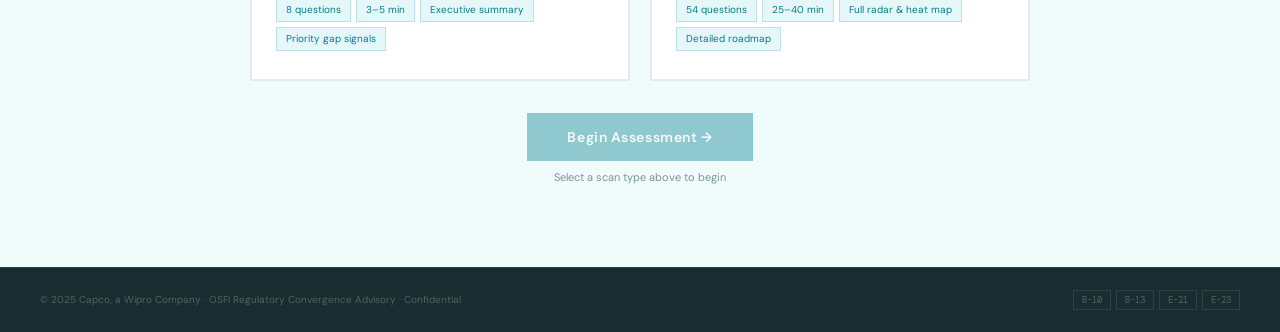
==== commit 3c8113a2: "5th commit // Chnages to assessment layout and nav bar progress bar" ====
--- a/index.html
+++ b/index.html
@@ -28,8 +28,16 @@
       <li><a href="#reality-section">Execution Reality</a></li>
       <li><a href="#usecase-section">Use Cases</a></li>
       <li><a href="#approach-section">Our Approach</a></li>
+      <li class="nav-status" aria-live="polite">
+        <span class="nss-step" id="navSectionStep">0/6</span>
+        <span class="nss-sep">·</span>
+        <span class="nss-label" id="navSectionLabel">Introduction</span>
+      </li>
       <li><a href="#scan-section" class="nav-cta">Start Assessment</a></li>
     </ul>
+  </div>
+  <div class="nav-story-progress" aria-hidden="true">
+    <div class="nav-story-progress-fill" id="navStoryProgressFill"></div>
   </div>
 </nav>
 
@@ -610,7 +618,7 @@
     <div class="uc-panel active" id="ucp-0">
       <div class="uc-scenario-row">
         <div class="uc-scenario"><strong>Scenario 06</strong>An insurer has integrated "explainable" AI guidance to help claims professionals prioritize and route claims, identify next-best actions, and standardize handling.</div>
-        <div class="uc-legend"><div class="uc-legend-title">Legend</div><div class="uc-legend-items"><span class="uc-legend-item"><span class="risk-dot fill"></span><span class="uc-legend-text">Minimal impact</span></span><span class="uc-legend-item"><span class="risk-dot fill"></span><span class="risk-dot fill"></span><span class="uc-legend-text">Medium impact — some additional controls or oversight required</span></span><span class="uc-legend-item"><span class="risk-dot fill"></span><span class="risk-dot fill"></span><span class="risk-dot fill"></span><span class="uc-legend-text">Significant impact requiring stronger controls</span></span></div></div>
+        <div class="uc-legend"><div class="uc-legend-title">Legend</div><div class="uc-legend-items"><span class="uc-legend-item"><span class="risk-dot fill"></span><span class="uc-legend-text">Minimal impact - No Additional Controls Required</span></span><span class="uc-legend-item"><span class="risk-dot fill"></span><span class="risk-dot fill"></span><span class="uc-legend-text">Medium impact — some additional controls or oversight required</span></span><span class="uc-legend-item"><span class="risk-dot fill"></span><span class="risk-dot fill"></span><span class="risk-dot fill"></span><span class="uc-legend-text">Significant Impact - Requires stronger controls</span></span></div></div>
       </div>
       <div class="uc-matrix">
         <table class="uc-table">
@@ -671,7 +679,7 @@
     <div class="uc-panel" id="ucp-1">
       <div class="uc-scenario-row">
         <div class="uc-scenario"><strong>Scenario 07</strong>A bank outsources its customer contact centre to a third-party service provider — which relies on a fourth-party cloud-based CRM platform to store call recordings and customer data, and a fifth-party offshore IT support vendor to administer the system.</div>
-        <div class="uc-legend"><div class="uc-legend-title">Legend</div><div class="uc-legend-items"><span class="uc-legend-item"><span class="risk-dot fill"></span><span class="uc-legend-text">Minimal impact</span></span><span class="uc-legend-item"><span class="risk-dot fill"></span><span class="risk-dot fill"></span><span class="uc-legend-text">Medium impact — some additional controls or oversight required</span></span><span class="uc-legend-item"><span class="risk-dot fill"></span><span class="risk-dot fill"></span><span class="risk-dot fill"></span><span class="uc-legend-text">Significant impact requiring stronger controls</span></span></div></div>
+        <div class="uc-legend"><div class="uc-legend-title">Legend</div><div class="uc-legend-items"><span class="uc-legend-item"><span class="risk-dot fill"></span><span class="uc-legend-text">Minimal impact - No Additional Controls Required</span></span><span class="uc-legend-item"><span class="risk-dot fill"></span><span class="risk-dot fill"></span><span class="uc-legend-text">Medium impact — some additional controls or oversight required</span></span><span class="uc-legend-item"><span class="risk-dot fill"></span><span class="risk-dot fill"></span><span class="risk-dot fill"></span><span class="uc-legend-text">Significant Impact - Requires stronger controls</span></span></div></div>
       </div>
       <div class="uc-matrix">
         <table class="uc-table">
@@ -732,7 +740,7 @@
     <div class="uc-panel" id="ucp-2">
       <div class="uc-scenario-row">
         <div class="uc-scenario"><strong>Scenario 08</strong>Examining the impact of the 4 OSFI guidelines against the trade lifecycle to demonstrate where potential risk exposure may exist.</div>
-        <div class="uc-legend"><div class="uc-legend-title">Legend</div><div class="uc-legend-items"><span class="uc-legend-item"><span class="risk-dot fill"></span><span class="uc-legend-text">Minimal impact</span></span><span class="uc-legend-item"><span class="risk-dot fill"></span><span class="risk-dot fill"></span><span class="uc-legend-text">Medium impact — some additional controls or oversight required</span></span><span class="uc-legend-item"><span class="risk-dot fill"></span><span class="risk-dot fill"></span><span class="risk-dot fill"></span><span class="uc-legend-text">Significant impact requiring stronger controls</span></span></div></div>
+        <div class="uc-legend"><div class="uc-legend-title">Legend</div><div class="uc-legend-items"><span class="uc-legend-item"><span class="risk-dot fill"></span><span class="uc-legend-text">Minimal impact - No Additional Controls Required</span></span><span class="uc-legend-item"><span class="risk-dot fill"></span><span class="risk-dot fill"></span><span class="uc-legend-text">Medium impact — some additional controls or oversight required</span></span><span class="uc-legend-item"><span class="risk-dot fill"></span><span class="risk-dot fill"></span><span class="risk-dot fill"></span><span class="uc-legend-text">Significant Impact - Requires stronger controls</span></span></div></div>
       </div>
       <div class="uc-matrix">
         <table class="uc-table">
@@ -1135,12 +1143,21 @@
           <div class="gbar-row"><span class="gbar-code">E-23</span><div class="gbar-track"><div class="gbar-fill" id="gb-e23" style="width:0%;background:var(--teal-mid)"></div></div><span class="gbar-val" id="gv-e23" style="color:var(--muted)">—</span></div>
         </div>
 
-        <div class="r-radar">
-          <svg id="radarSvg" width="200" height="200" viewBox="0 0 200 200">
-            <g id="radarRings"></g><g id="radarAxes"></g>
-            <polygon id="radarShape" fill="rgba(0,125,138,0.1)" stroke="rgba(0,125,138,0.5)" stroke-width="1.5" points="100,100 100,100 100,100 100,100"/>
-            <g id="radarDots"></g><g id="radarLabels"></g>
-          </svg>
+        <div class="r-section r-radar-section">
+          <div class="r-lbl">Guideline Maturity Map</div>
+          <div class="r-radar-sub">Your shape vs. supervisory readiness target</div>
+          <div class="r-radar">
+            <svg id="radarSvg" width="200" height="200" viewBox="0 0 200 200">
+              <g id="radarRings"></g><g id="radarAxes"></g>
+              <g id="radarTarget"></g>
+              <polygon id="radarShape" fill="rgba(0,125,138,0.1)" stroke="rgba(0,125,138,0.5)" stroke-width="1.5" points="100,100 100,100 100,100 100,100"/>
+              <g id="radarDots"></g><g id="radarLabels"></g>
+            </svg>
+          </div>
+          <div class="r-radar-legend">
+            <span class="r-radar-legend-item"><span class="r-radar-legend-swatch r-radar-swatch-score"></span>Your score</span>
+            <span class="r-radar-legend-item"><span class="r-radar-legend-swatch r-radar-swatch-target"></span>Target ≥ 4.0</span>
+          </div>
         </div>
 
         <div class="r-section">
--- a/css/layout.css
+++ b/css/layout.css
@@ -4,18 +4,24 @@
 #viewLanding{display:block;}
 
 /* ═══════ NAV ═══════ */
-.nav{position:fixed;top:0;left:0;right:0;z-index:100;height:56px;background:rgba(255,255,255,.96);backdrop-filter:blur(8px);border-bottom:1px solid var(--line);display:flex;align-items:center;transition:box-shadow .3s;}
+.nav{position:fixed;top:0;left:0;right:0;z-index:100;height:56px;background:rgba(255,255,255,.96);backdrop-filter:blur(8px);border-bottom:1px solid var(--line);display:flex;align-items:center;transition:box-shadow .3s;overflow:hidden;}
 .nav.scrolled{box-shadow:var(--sh-md);}
 .nav-inner{width:min(1200px,calc(100% - 48px));margin:0 auto;display:flex;align-items:center;justify-content:space-between;}
 .nav-brand{display:flex;align-items:center;gap:10px;}
 .nav-mark{width:26px;height:26px;background:var(--teal);display:flex;align-items:center;justify-content:center;font-family:'DM Serif Display',serif;color:#fff;font-size:12px;}
 .nav-wordmark{font-size:10px;font-weight:600;letter-spacing:.09em;text-transform:uppercase;color:var(--ink-mid);}
 .nav-wordmark span{color:var(--teal);}
-.nav-links{display:flex;gap:20px;list-style:none;}
+.nav-links{display:flex;gap:20px;list-style:none;align-items:center;}
 .nav-links a{font-size:11px;font-weight:500;letter-spacing:.05em;color:var(--muted);transition:color .2s;}
 .nav-links a:hover,.nav-links a.active{color:var(--teal);}
 .nav-cta{background:var(--teal);color:#fff!important;padding:7px 16px;font-weight:600!important;transition:background .2s!important;}
 .nav-cta:hover{background:var(--teal-mid)!important;}
+.nav-status{display:flex;align-items:center;gap:5px;padding-left:12px;margin-left:2px;border-left:1px solid var(--line);font-family:'DM Mono',monospace;font-size:10px;color:var(--muted);letter-spacing:.03em;white-space:nowrap;}
+.nss-step{color:var(--teal);}
+.nss-sep{color:var(--faint);}
+.nss-label{max-width:160px;overflow:hidden;text-overflow:ellipsis;}
+.nav-story-progress{position:absolute;left:0;right:0;bottom:0;height:4px;background:rgba(0,125,138,.16);}
+.nav-story-progress-fill{height:100%;width:0;background:linear-gradient(90deg,var(--teal) 0%,var(--teal-light) 100%);box-shadow:0 0 12px rgba(0,184,200,.35);transition:width .28s ease;}
 
 /* ═══════ SHARED ═══════ */
 .wrap{width:min(1200px,calc(100% - 48px));margin:0 auto;}
@@ -41,4 +47,5 @@
   .hero-grid,.assess-shell{grid-template-columns:1fr;}
   .assess-left,.assess-right{height:auto;position:static;}
   .score-btn .slbl{display:none;}
+  .nav-status{display:none;}
 }
--- a/css/assessment.css
+++ b/css/assessment.css
@@ -14,7 +14,7 @@
 .assess-progress-fill{height:100%;background:var(--teal);transition:width 0.4s;}
 
 /* ── ASSESS SHELL ── */
-.assess-shell{display:grid;grid-template-columns:1fr 380px;min-height:calc(100vh - 56px);}
+.assess-shell{display:grid;grid-template-columns:minmax(0,1fr) clamp(500px,34vw,640px);min-height:calc(100vh - 56px);}
 .assess-left{border-right:1px solid var(--line);overflow-y:auto;height:calc(100vh - 56px);position:sticky;top:56px;display:flex;flex-direction:column;}
 .assess-right{overflow-y:auto;height:calc(100vh - 56px);background:var(--bg);}
 
@@ -137,7 +137,15 @@
 .gbar-fill{height:100%;transition:width 0.6s cubic-bezier(0.4,0,0.2,1);}
 .gbar-val{font-family:'DM Mono',monospace;font-size:10px;width:24px;text-align:right;flex-shrink:0;transition:color 0.3s;}
 
-.r-radar{padding:10px 24px;border-bottom:1px solid var(--line);display:flex;justify-content:center;}
+.r-radar-section{border-bottom:1px solid var(--line);}
+.r-radar-section .r-lbl{margin-bottom:2px;}
+.r-radar-sub{font-size:10px;color:var(--muted);padding:0 24px 8px;font-family:'DM Sans',sans-serif;}
+.r-radar{padding:6px 24px 8px;display:flex;justify-content:center;}
+.r-radar-legend{display:flex;gap:16px;justify-content:center;padding:0 24px 14px;}
+.r-radar-legend-item{display:flex;align-items:center;gap:6px;font-size:10px;color:var(--muted);font-family:'DM Sans',sans-serif;}
+.r-radar-legend-swatch{display:inline-block;width:24px;height:3px;border-radius:1px;}
+.r-radar-swatch-score{background:rgba(0,125,138,0.5);}
+.r-radar-swatch-target{background:none;border-top:2px dashed rgba(0,125,138,0.45);}
 
 /* Live signal */
 .live-signal{margin:0 24px 0;padding:10px 14px;border-left:3px solid;font-size:11px;line-height:1.5;animation:slideIn 0.35s ease;display:none;}
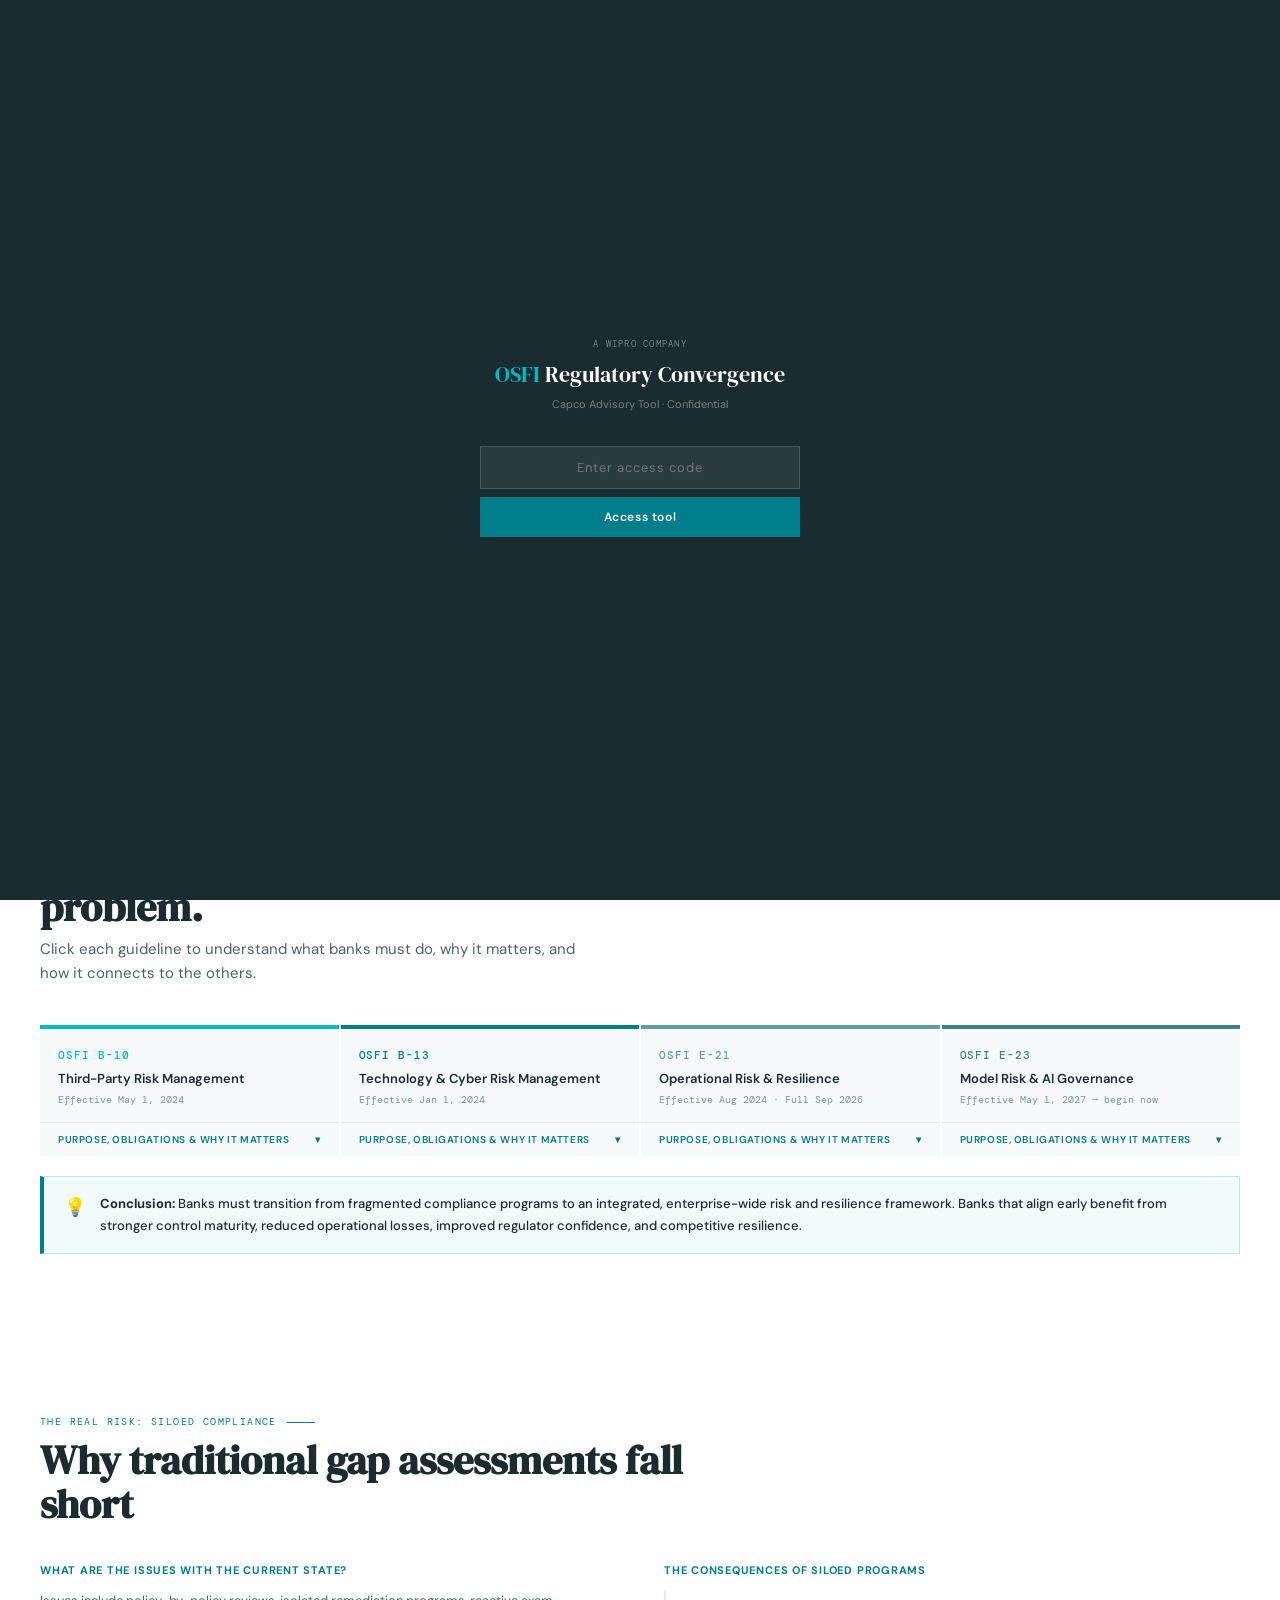
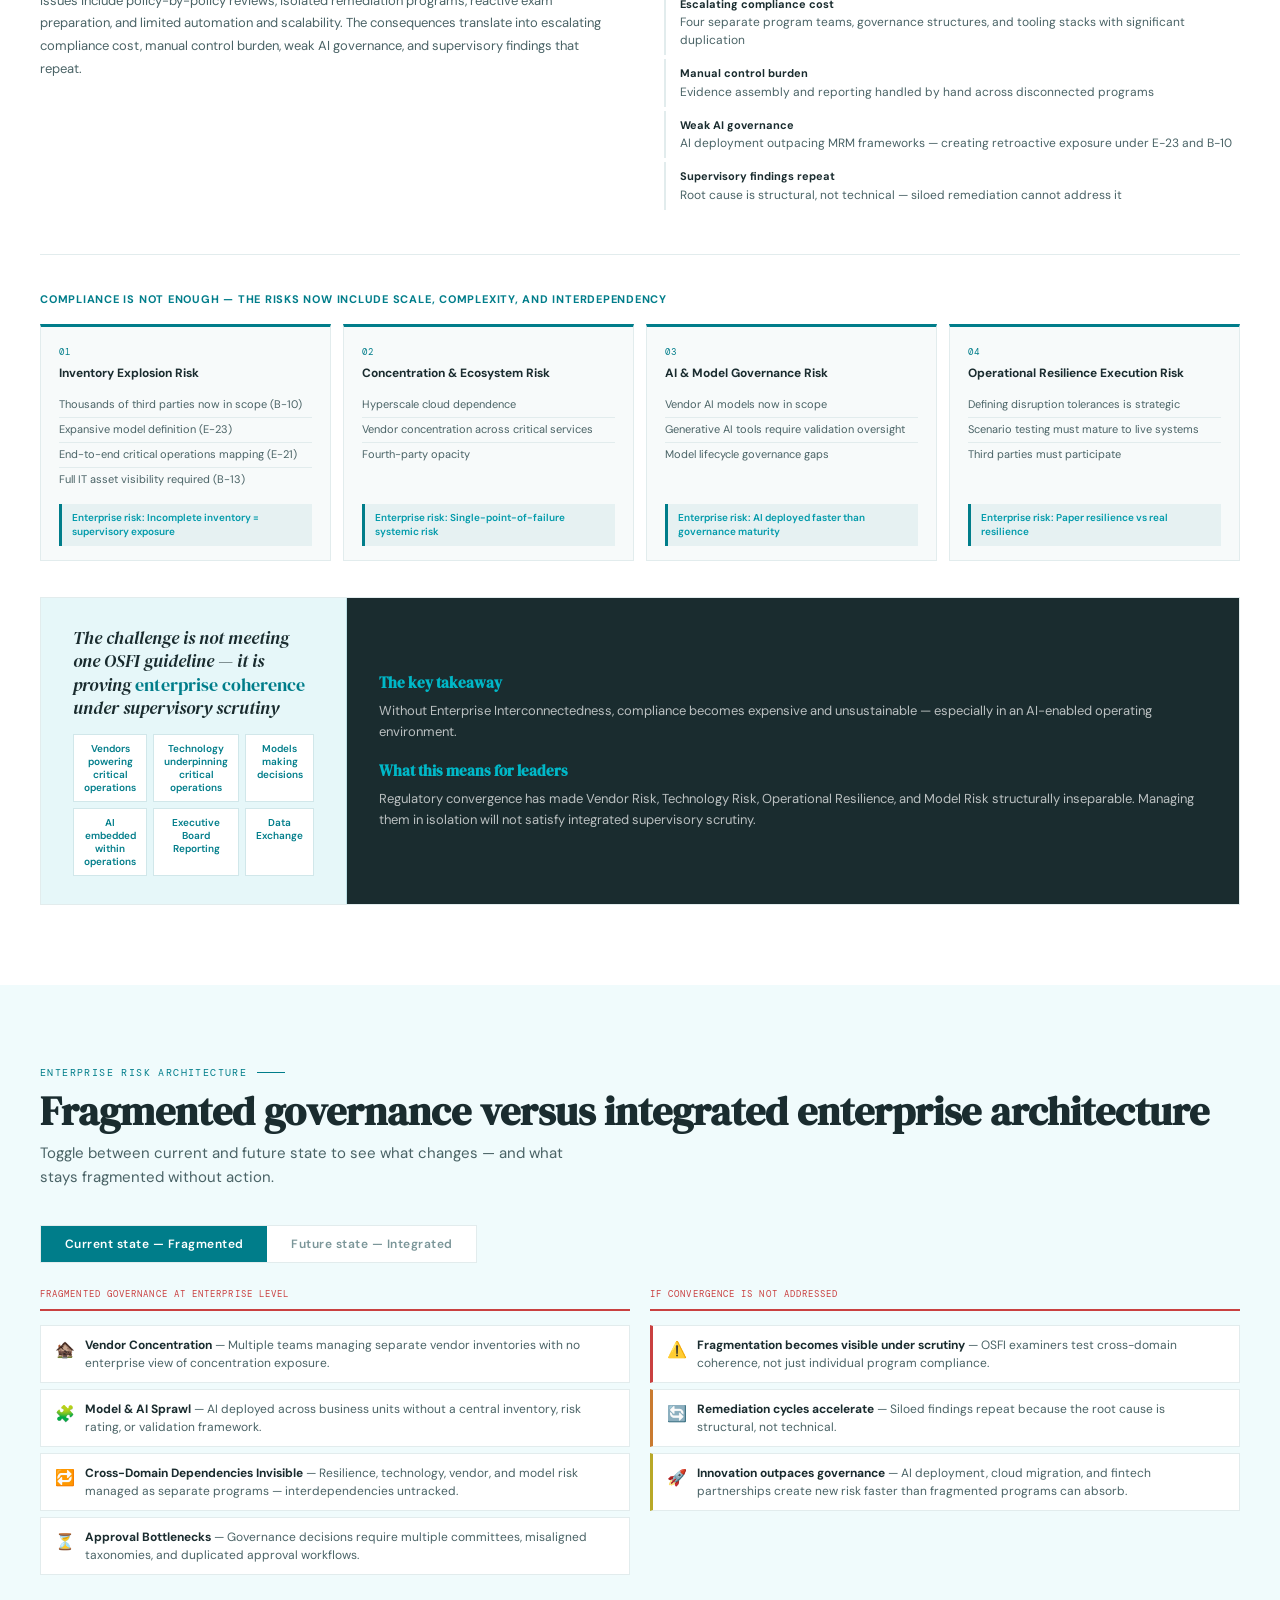
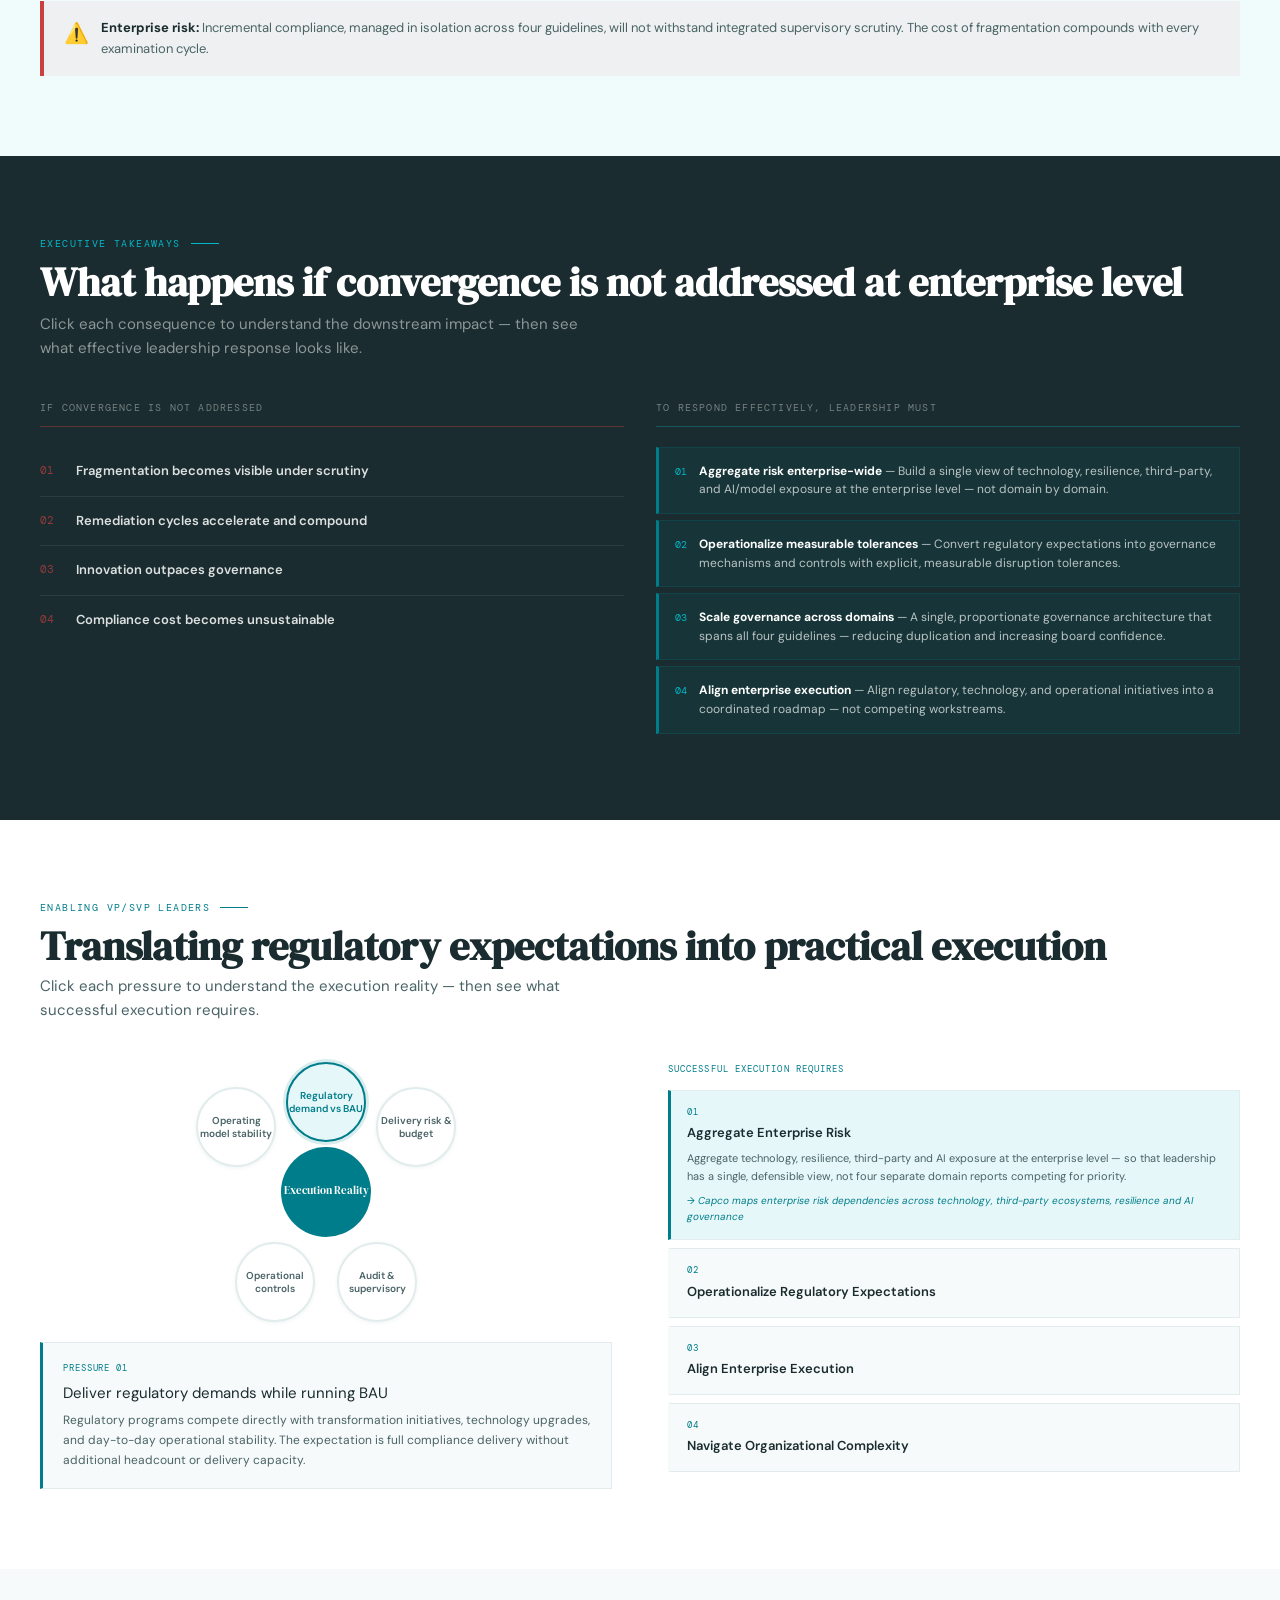
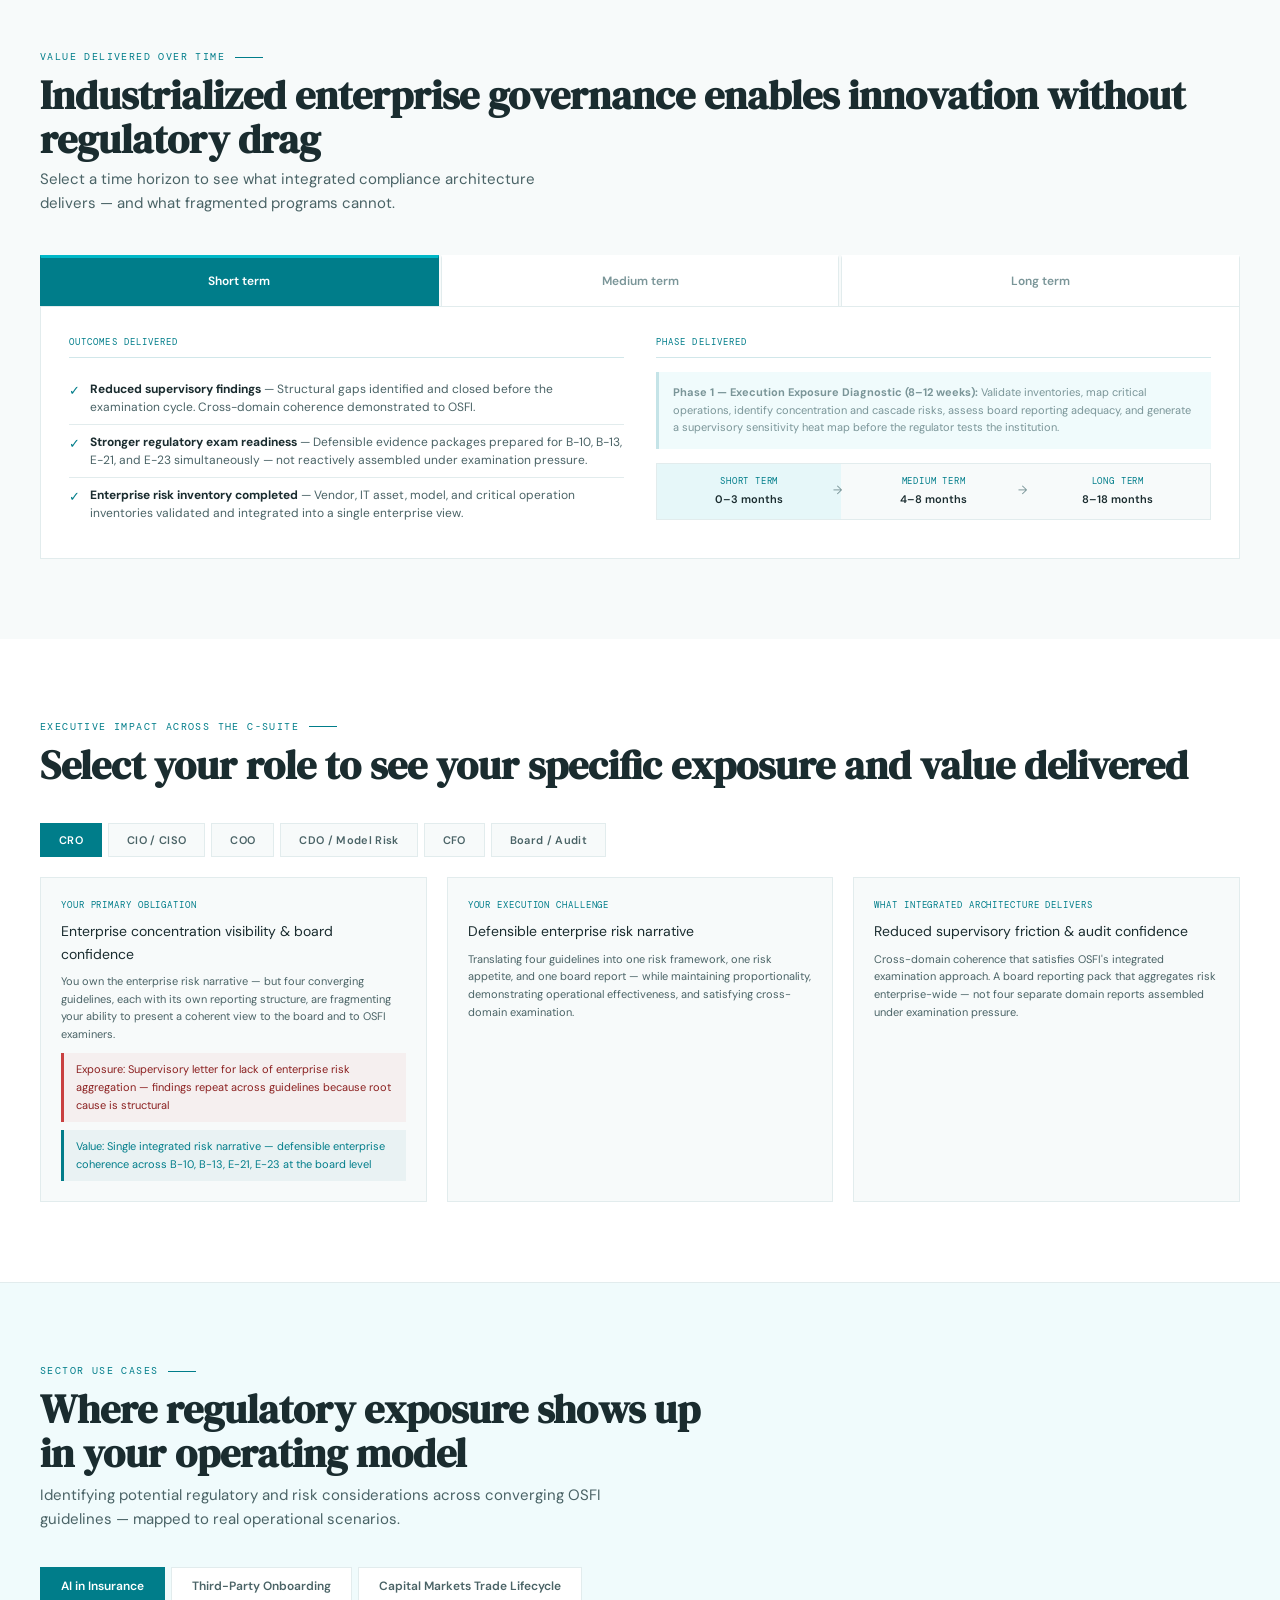
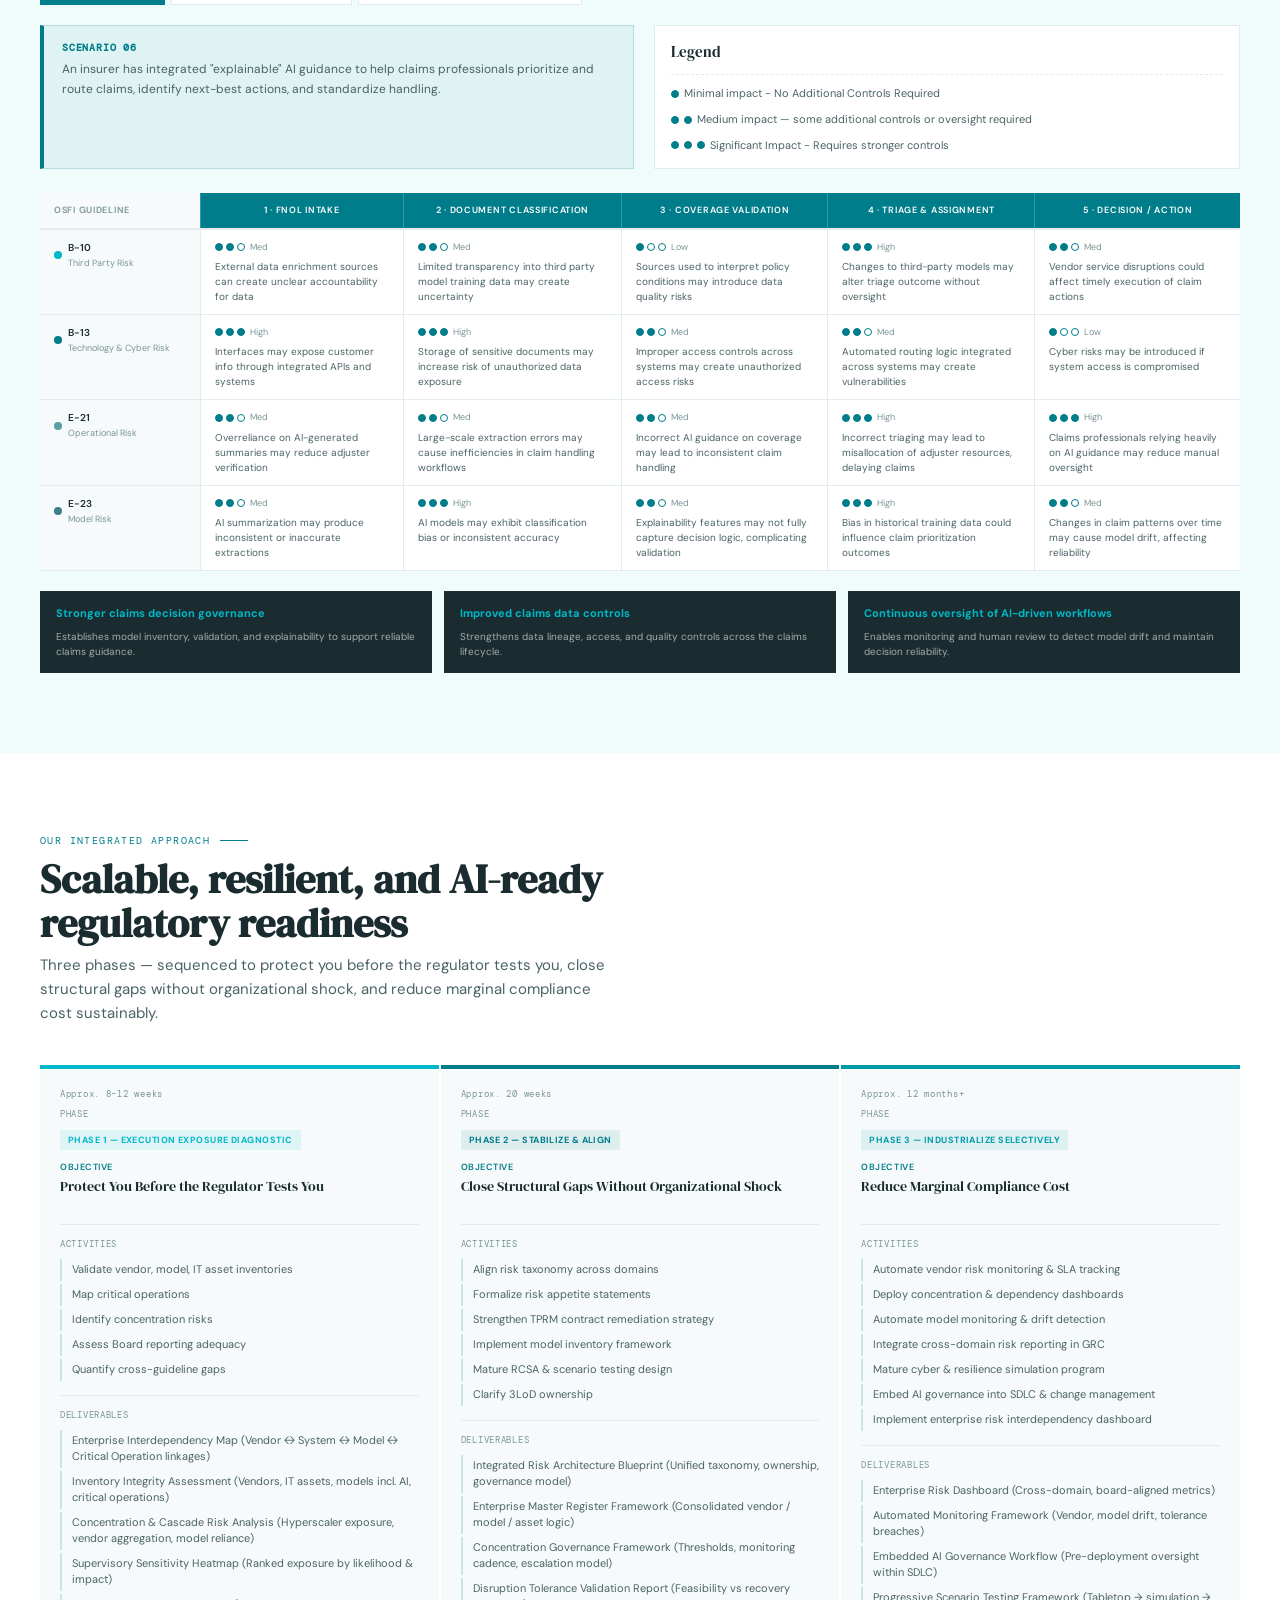
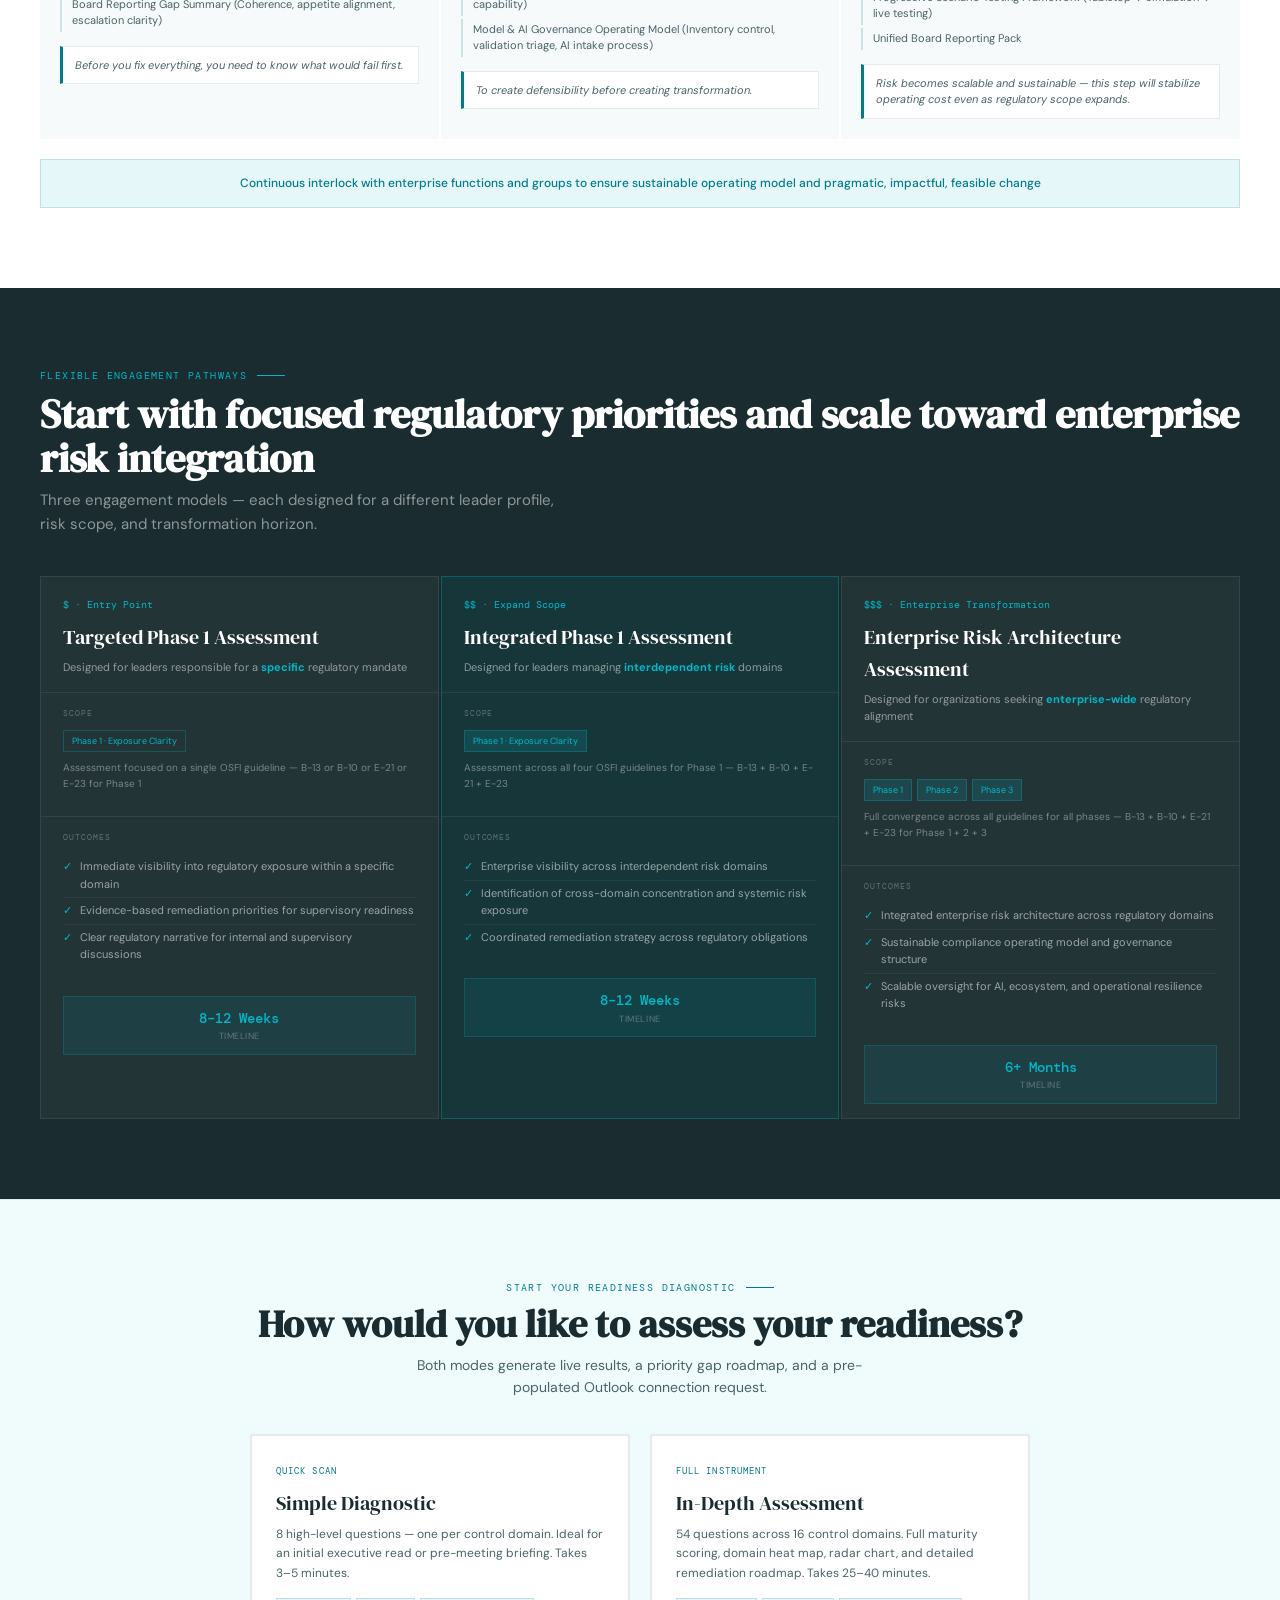
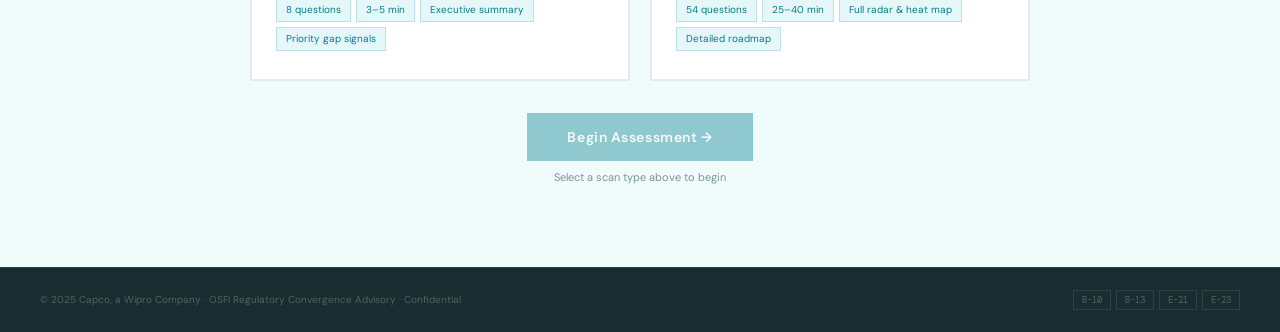
==== commit d6ada5aa: "6th commit / passowrd protection" ====
--- a/index.html
+++ b/index.html
@@ -12,6 +12,48 @@
 <link rel="stylesheet" href="css/assessment.css">
 </head>
 <body>
+
+<!-- PASSWORD GATE -->
+<div id="pwGate" style="position:fixed;inset:0;z-index:9999;background:var(--ink);display:flex;align-items:center;justify-content:center;">
+  <div style="width:320px;text-align:center;">
+    <div style="font-family:'DM Mono',monospace;font-size:9px;letter-spacing:0.14em;text-transform:uppercase;color:rgba(255,255,255,0.4);margin-bottom:6px;">a Wipro company</div>
+    <div style="font-family:'DM Serif Display',serif;font-size:22px;color:#fff;margin-bottom:4px;"><span style="color:var(--teal-light)">OSFI</span> Regulatory Convergence</div>
+    <div style="font-size:11px;color:rgba(255,255,255,0.4);margin-bottom:32px;font-family:'DM Sans',sans-serif;">Capco Advisory Tool · Confidential</div>
+    <input id="pwInput" type="password" placeholder="Enter access code"
+      style="width:100%;background:rgba(255,255,255,0.07);border:1px solid rgba(255,255,255,0.15);color:#fff;padding:12px 16px;font-family:'DM Sans',sans-serif;font-size:13px;outline:none;text-align:center;letter-spacing:0.08em;margin-bottom:8px;"
+      onkeydown="if(event.key==='Enter')checkPw()">
+    <button onclick="checkPw()"
+      style="width:100%;background:var(--teal);color:#fff;border:none;padding:12px;font-family:'DM Sans',sans-serif;font-size:12px;font-weight:600;letter-spacing:0.05em;cursor:pointer;">
+      Access tool
+    </button>
+    <div id="pwError" style="margin-top:10px;font-size:11px;color:var(--s1);font-family:'DM Sans',sans-serif;min-height:16px;"></div>
+  </div>
+</div>
+
+<script>
+(function(){
+  if(sessionStorage.getItem('capco_auth')==='1'){
+    document.getElementById('pwGate').style.display='none';
+  }
+})();
+function checkPw(){
+  const val=document.getElementById('pwInput').value;
+  if(val==='Capco123'){
+    sessionStorage.setItem('capco_auth','1');
+    const gate=document.getElementById('pwGate');
+    gate.style.transition='opacity 0.4s';
+    gate.style.opacity='0';
+    setTimeout(()=>gate.style.display='none',400);
+  } else {
+    const err=document.getElementById('pwError');
+    const inp=document.getElementById('pwInput');
+    err.textContent='Incorrect access code — please try again.';
+    inp.value='';
+    inp.style.borderColor='var(--s1)';
+    setTimeout(()=>{err.textContent='';inp.style.borderColor='rgba(255,255,255,0.15)';},3000);
+  }
+}
+</script>
 
 <!-- ══════════ LANDING ══════════ -->
 <div id="viewLanding" class="view active">
@@ -1132,15 +1174,22 @@
             <div class="composite-denom">/ 5.0</div>
           </div>
           <div class="maturity-badge" id="rBadge" style="color:var(--muted);background:rgba(0,0,0,0.05);border:1px solid var(--line)">Not yet assessed</div>
+          <div class="maturity-scale" id="maturityScale">
+            <div class="ms-step" data-lvl="1"><span class="ms-num">1</span><span class="ms-lbl">Initial</span></div>
+            <div class="ms-step" data-lvl="2"><span class="ms-num">2</span><span class="ms-lbl">Developing</span></div>
+            <div class="ms-step" data-lvl="3"><span class="ms-num">3</span><span class="ms-lbl">Defined</span></div>
+            <div class="ms-step" data-lvl="4"><span class="ms-num">4</span><span class="ms-lbl">Managed</span></div>
+            <div class="ms-step" data-lvl="5"><span class="ms-num">5</span><span class="ms-lbl">Optimizing</span></div>
+          </div>
           <div class="r-inst-line" id="rInstLine">Complete the profile to begin</div>
         </div>
 
         <div class="r-section">
           <div class="r-lbl">By Guideline</div>
-          <div class="gbar-row"><span class="gbar-code">B-10</span><div class="gbar-track"><div class="gbar-fill" id="gb-b10" style="width:0%;background:var(--teal-mid)"></div></div><span class="gbar-val" id="gv-b10" style="color:var(--muted)">—</span></div>
-          <div class="gbar-row"><span class="gbar-code">B-13</span><div class="gbar-track"><div class="gbar-fill" id="gb-b13" style="width:0%;background:var(--teal-mid)"></div></div><span class="gbar-val" id="gv-b13" style="color:var(--muted)">—</span></div>
-          <div class="gbar-row"><span class="gbar-code">E-21</span><div class="gbar-track"><div class="gbar-fill" id="gb-e21" style="width:0%;background:var(--teal-mid)"></div></div><span class="gbar-val" id="gv-e21" style="color:var(--muted)">—</span></div>
-          <div class="gbar-row"><span class="gbar-code">E-23</span><div class="gbar-track"><div class="gbar-fill" id="gb-e23" style="width:0%;background:var(--teal-mid)"></div></div><span class="gbar-val" id="gv-e23" style="color:var(--muted)">—</span></div>
+          <div class="gbar-row"><div class="gbar-code-block"><span class="gbar-code">B-10</span><span class="gbar-name">Third-Party Risk Management</span></div><div class="gbar-track"><div class="gbar-fill" id="gb-b10" style="width:0%;background:var(--teal-mid)"></div></div><span class="gbar-val" id="gv-b10" style="color:var(--muted)">—</span></div>
+          <div class="gbar-row"><div class="gbar-code-block"><span class="gbar-code">B-13</span><span class="gbar-name">Technology & Cyber Risk Management</span></div><div class="gbar-track"><div class="gbar-fill" id="gb-b13" style="width:0%;background:var(--teal-mid)"></div></div><span class="gbar-val" id="gv-b13" style="color:var(--muted)">—</span></div>
+          <div class="gbar-row"><div class="gbar-code-block"><span class="gbar-code">E-21</span><span class="gbar-name">Operational Risk & Resilience</span></div><div class="gbar-track"><div class="gbar-fill" id="gb-e21" style="width:0%;background:var(--teal-mid)"></div></div><span class="gbar-val" id="gv-e21" style="color:var(--muted)">—</span></div>
+          <div class="gbar-row"><div class="gbar-code-block"><span class="gbar-code">E-23</span><span class="gbar-name">Model Risk & AI Governance</span></div><div class="gbar-track"><div class="gbar-fill" id="gb-e23" style="width:0%;background:var(--teal-mid)"></div></div><span class="gbar-val" id="gv-e23" style="color:var(--muted)">—</span></div>
         </div>
 
         <div class="r-section r-radar-section">
@@ -1166,12 +1215,16 @@
         </div>
 
         <div class="r-section">
-          <div class="r-lbl">Priority Gaps &amp; Signals</div>
+          <div class="r-section-head">
+            <div class="r-lbl">Priority Gaps &amp; Signals</div>
+            <div class="r-gaps-count" id="gapsCount" style="display:none"></div>
+          </div>
           <div id="gapsList"><p class="empty-note">Priority gaps appear here as you score questions ≤ 3</p></div>
         </div>
 
         <div class="r-section">
           <div class="r-lbl">Executive Summary</div>
+          <div class="r-verdict" id="rVerdict" style="display:none"></div>
           <div class="narrative-text" id="narrativeText"><em style="color:var(--muted)">Narrative generates automatically as you complete the assessment.</em></div>
         </div>
 
@@ -1195,11 +1248,17 @@
               <option>Next fiscal year</option>
             </select>
           </div>
-          <button class="connect-btn" onclick="openOutlook()">
-            <svg width="13" height="13" viewBox="0 0 24 24" fill="none" stroke="currentColor" stroke-width="2.5" stroke-linecap="round" stroke-linejoin="round"><rect x="2" y="4" width="20" height="16" rx="2"/><path d="m22 7-8.97 5.7a1.94 1.94 0 0 1-2.06 0L2 7"/></svg>
-            Open in Outlook with my results
-          </button>
-          <div class="connect-hint">Opens Outlook directly · Assessment results pre-populated · No email entry required</div>
+          <div class="connect-btns">
+            <button class="connect-btn" onclick="openOutlook()">
+              <svg width="13" height="13" viewBox="0 0 24 24" fill="none" stroke="currentColor" stroke-width="2.5" stroke-linecap="round" stroke-linejoin="round"><rect x="2" y="4" width="20" height="16" rx="2"/><path d="m22 7-8.97 5.7a1.94 1.94 0 0 1-2.06 0L2 7"/></svg>
+              Open in Outlook
+            </button>
+            <button class="connect-btn-copy" id="copyResultsBtn" onclick="copyResults()">
+              <svg width="13" height="13" viewBox="0 0 24 24" fill="none" stroke="currentColor" stroke-width="2.5" stroke-linecap="round" stroke-linejoin="round"><rect x="9" y="9" width="13" height="13" rx="2"/><path d="M5 15H4a2 2 0 0 1-2-2V4a2 2 0 0 1 2-2h9a2 2 0 0 1 2 2v1"/></svg>
+              Copy results
+            </button>
+          </div>
+          <div class="connect-hint">If Outlook doesn't open automatically, copy results and paste into a new email</div>
         </div>
 
       </div><!-- /rp-results -->
--- a/css/assessment.css
+++ b/css/assessment.css
@@ -129,10 +129,36 @@
 .maturity-badge{display:inline-block;padding:3px 11px;font-size:9px;font-weight:700;letter-spacing:0.08em;text-transform:uppercase;margin-bottom:7px;transition:all 0.4s;}
 .r-inst-line{font-size:10px;color:var(--muted);font-family:'DM Mono',monospace;}
 
+/* Maturity scale */
+.maturity-scale{display:flex;margin-top:12px;border:1px solid var(--line);overflow:hidden;}
+.ms-step{flex:1;padding:6px 2px;display:flex;flex-direction:column;align-items:center;gap:2px;border-right:1px solid var(--line);transition:all 0.3s;background:var(--bg);}
+.ms-step:last-child{border-right:none;}
+.ms-num{font-family:'DM Mono',monospace;font-size:11px;font-weight:600;color:var(--muted);transition:color 0.3s;}
+.ms-lbl{font-size:7px;text-transform:uppercase;letter-spacing:0.05em;color:var(--muted);font-family:'DM Sans',sans-serif;transition:color 0.3s;}
+.ms-step.ms-1{background:rgba(201,64,64,.08);}.ms-step.ms-1 .ms-num,.ms-step.ms-1 .ms-lbl{color:var(--s1);}
+.ms-step.ms-2{background:rgba(201,122,48,.08);}.ms-step.ms-2 .ms-num,.ms-step.ms-2 .ms-lbl{color:var(--s2);}
+.ms-step.ms-3{background:rgba(184,168,40,.08);}.ms-step.ms-3 .ms-num,.ms-step.ms-3 .ms-lbl{color:var(--s3);}
+.ms-step.ms-4{background:rgba(58,158,104,.08);}.ms-step.ms-4 .ms-num,.ms-step.ms-4 .ms-lbl{color:var(--s4);}
+.ms-step.ms-5{background:rgba(0,154,170,.08);}.ms-step.ms-5 .ms-num,.ms-step.ms-5 .ms-lbl{color:var(--s5);}
+
 .r-section{padding:14px 24px;border-bottom:1px solid var(--line);}
 .r-lbl{font-family:'DM Mono',monospace;font-size:9px;letter-spacing:0.1em;text-transform:uppercase;color:var(--muted);margin-bottom:10px;}
-.gbar-row{display:flex;align-items:center;gap:8px;margin-bottom:7px;}
-.gbar-code{font-family:'DM Mono',monospace;font-size:10px;color:var(--body);width:38px;flex-shrink:0;}
+.r-section-head{display:flex;align-items:center;justify-content:space-between;margin-bottom:10px;}
+.r-section-head .r-lbl{margin-bottom:0;}
+.r-gaps-count{display:flex;align-items:center;gap:5px;font-family:'DM Mono',monospace;font-size:9px;font-weight:700;}
+.gc-high{color:var(--s1);}.gc-med{color:var(--s2);}.gc-sep{color:var(--muted);}
+
+/* Verdict callout */
+.r-verdict{margin-bottom:10px;padding:9px 12px;font-size:11px;font-weight:600;line-height:1.4;border-left:3px solid;animation:slideIn 0.3s ease;}
+.v-high{background:rgba(201,64,64,.06);border-color:var(--s1);color:var(--s1);}
+.v-medium{background:rgba(201,122,48,.06);border-color:var(--s2);color:#7a4010;}
+.v-defined{background:rgba(184,168,40,.06);border-color:var(--s3);color:#5a5010;}
+.v-strong{background:rgba(58,158,104,.06);border-color:var(--s4);color:#1e5e38;}
+
+.gbar-row{display:flex;align-items:center;gap:8px;margin-bottom:8px;}
+.gbar-code-block{display:flex;flex-direction:column;gap:2px;width:68px;flex-shrink:0;}
+.gbar-code{font-family:'DM Mono',monospace;font-size:10px;color:var(--body);}
+.gbar-name{font-size:8px;color:var(--muted);line-height:1.2;font-family:'DM Sans',sans-serif;}
 .gbar-track{flex:1;height:4px;background:var(--line);overflow:hidden;}
 .gbar-fill{height:100%;transition:width 0.6s cubic-bezier(0.4,0,0.2,1);}
 .gbar-val{font-family:'DM Mono',monospace;font-size:10px;width:24px;text-align:right;flex-shrink:0;transition:color 0.3s;}
@@ -181,7 +207,10 @@
 .connect-field:focus{border-color:var(--teal-mid);}
 .connect-field option{background:var(--white);}
 .connect-row2{display:grid;grid-template-columns:1fr 1fr;gap:6px;margin-bottom:6px;}
-.connect-btn{width:100%;background:var(--teal);color:#fff;padding:12px 18px;border:none;cursor:pointer;font-family:'DM Sans',sans-serif;font-size:12px;font-weight:600;letter-spacing:0.04em;transition:all 0.2s;margin-top:3px;display:flex;align-items:center;justify-content:center;gap:8px;}
+.connect-btns{display:grid;grid-template-columns:1fr auto;gap:6px;margin-top:3px;}
+.connect-btn{background:var(--teal);color:#fff;padding:12px 18px;border:none;cursor:pointer;font-family:'DM Sans',sans-serif;font-size:12px;font-weight:600;letter-spacing:0.04em;transition:all 0.2s;display:flex;align-items:center;justify-content:center;gap:8px;}
 .connect-btn:hover{background:var(--teal-mid);box-shadow:0 4px 16px rgba(0,125,138,0.25);}
+.connect-btn-copy{background:var(--white);color:var(--teal);border:1px solid var(--teal-border);padding:12px 14px;cursor:pointer;font-family:'DM Sans',sans-serif;font-size:11px;font-weight:600;transition:all 0.2s;display:flex;align-items:center;gap:6px;white-space:nowrap;}
+.connect-btn-copy:hover{background:var(--teal-xlight);}
 .connect-hint{font-size:9px;color:var(--muted);text-align:center;margin-top:6px;font-family:'DM Mono',monospace;letter-spacing:0.03em;}
 .empty-note{font-size:10px;color:var(--muted);font-style:italic;line-height:1.6;}
